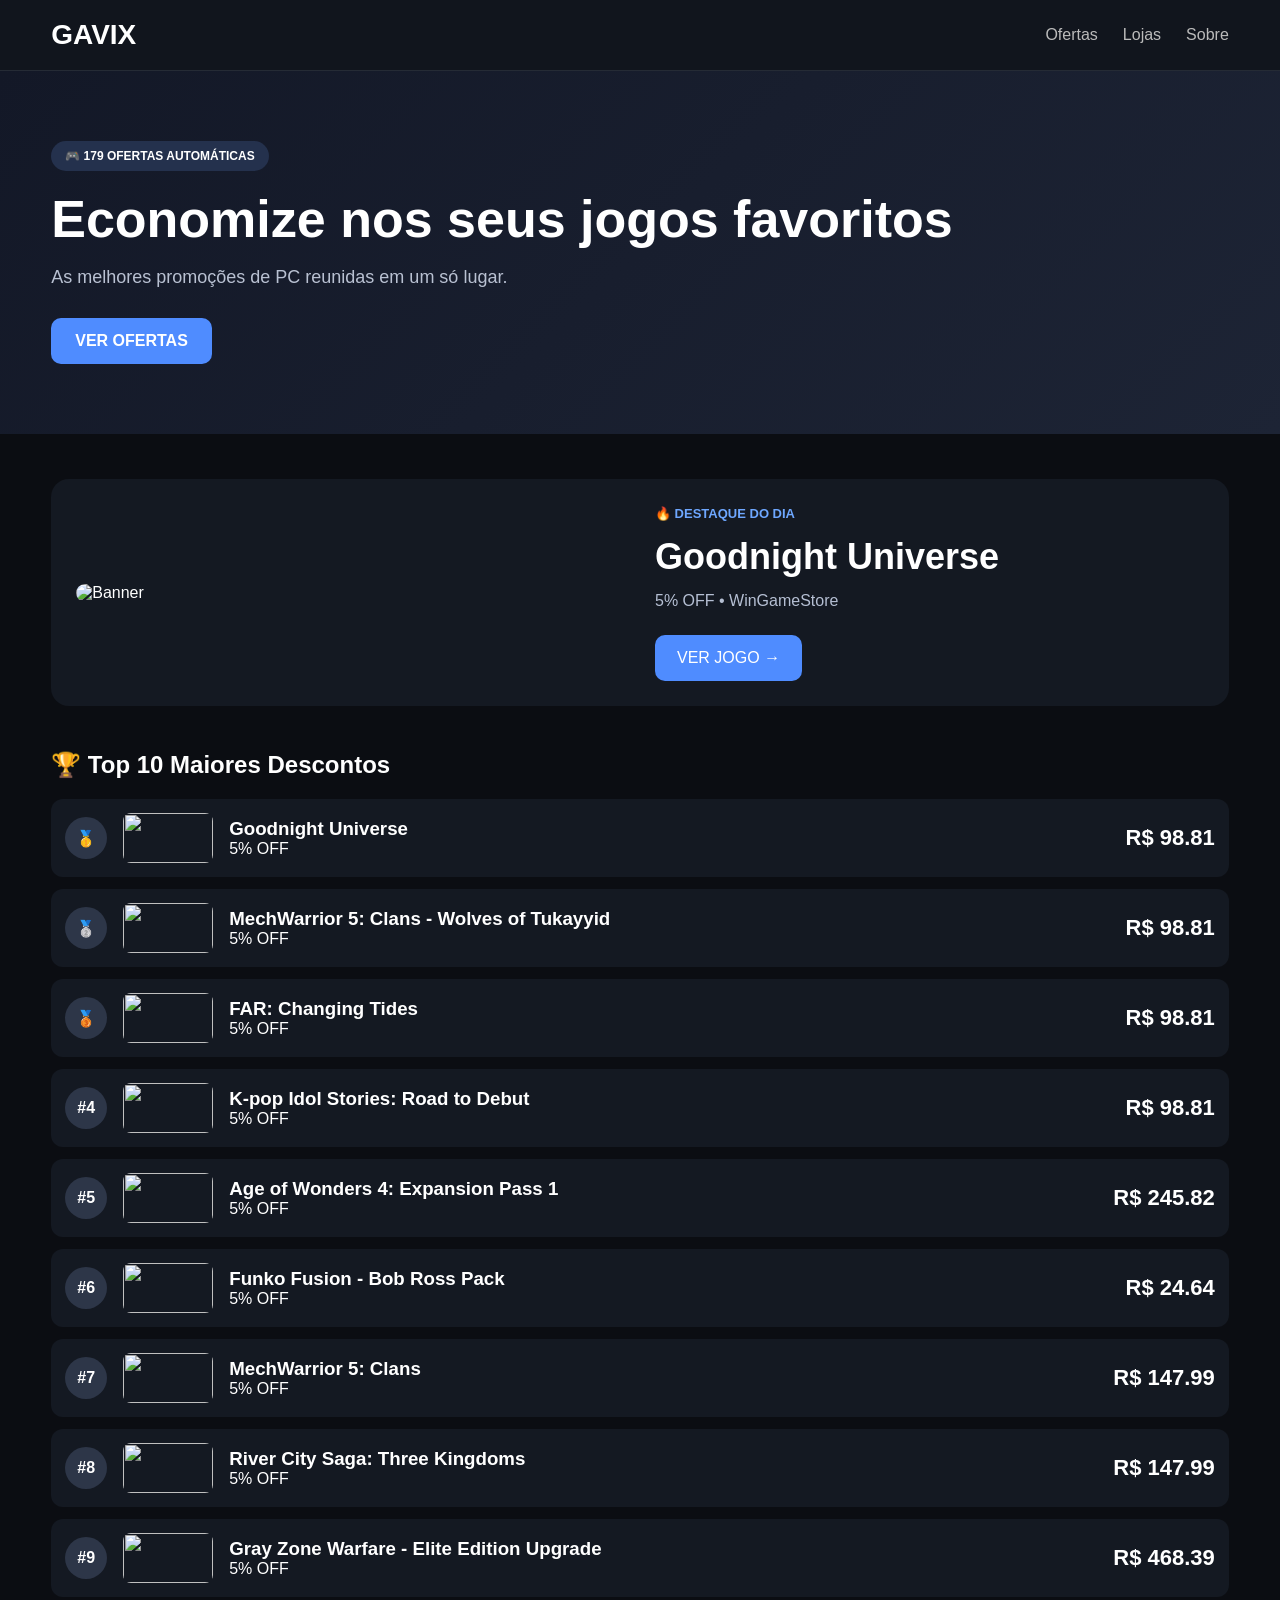
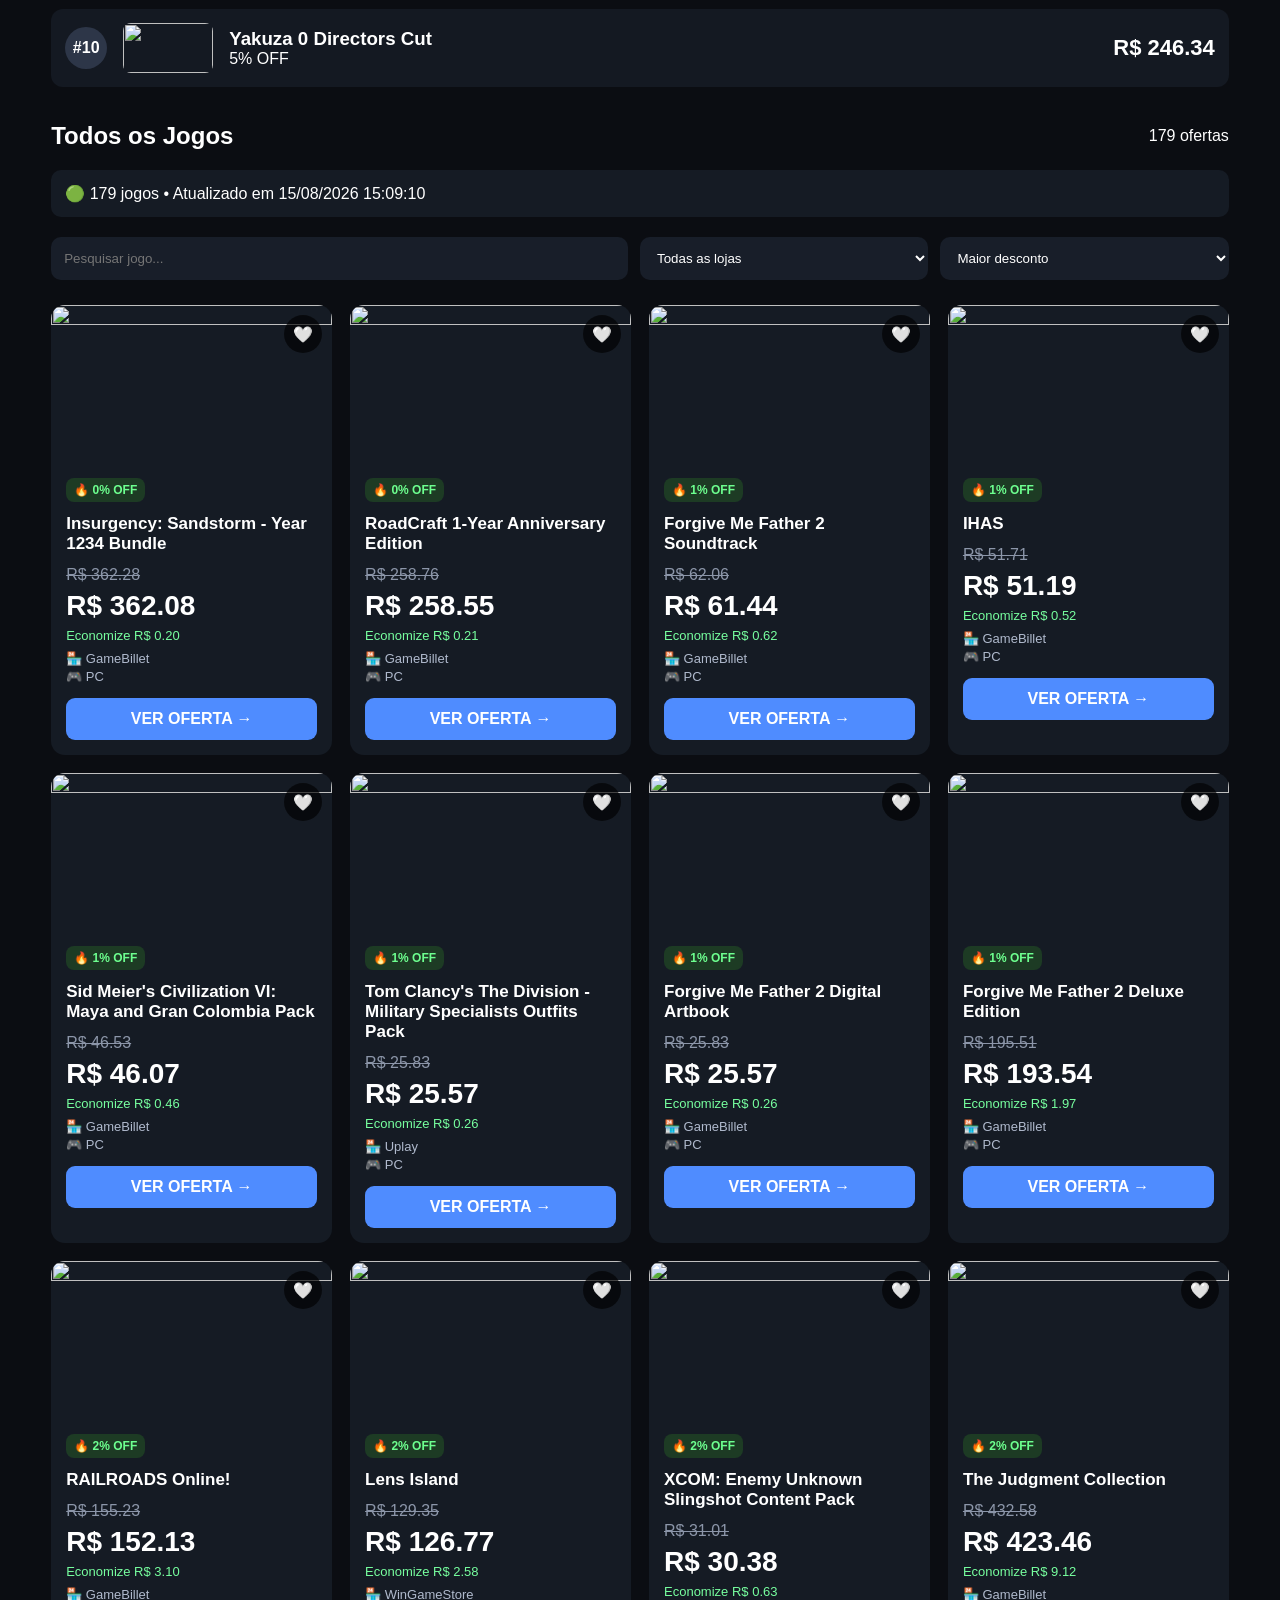
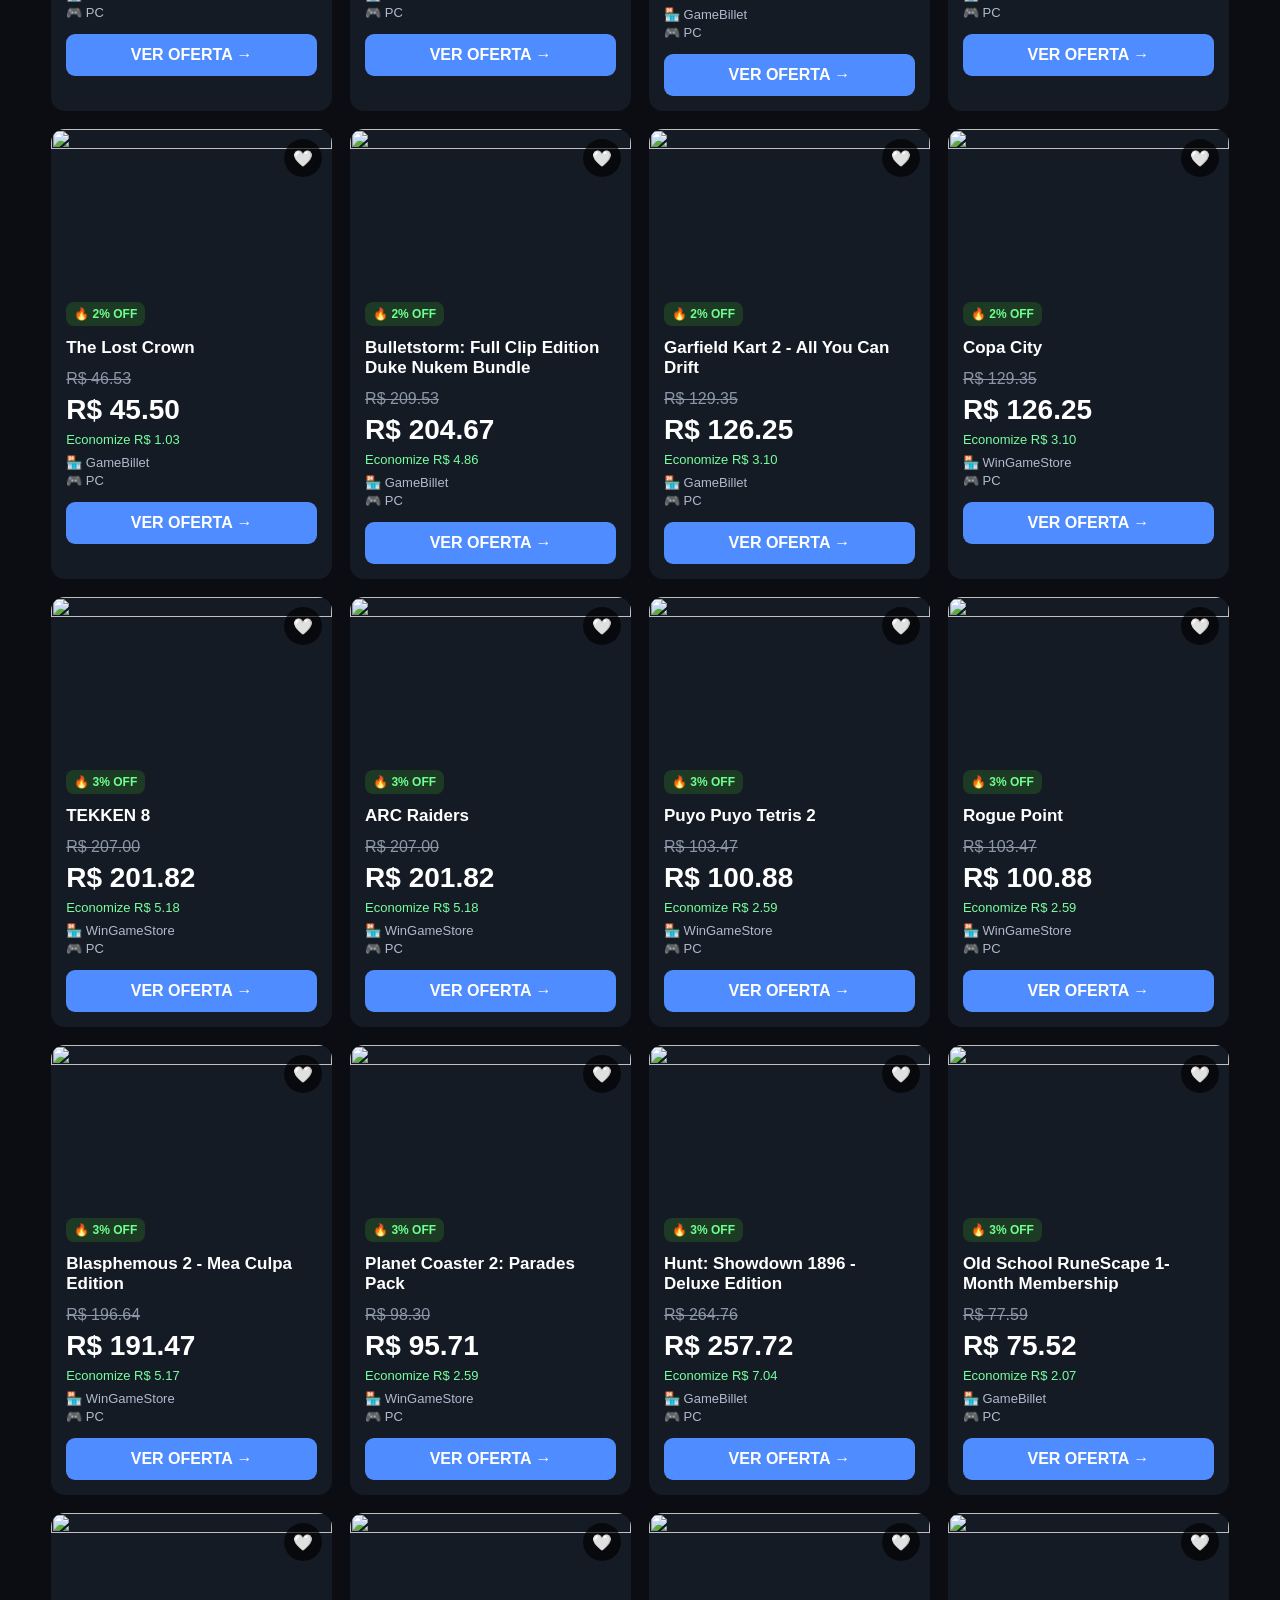
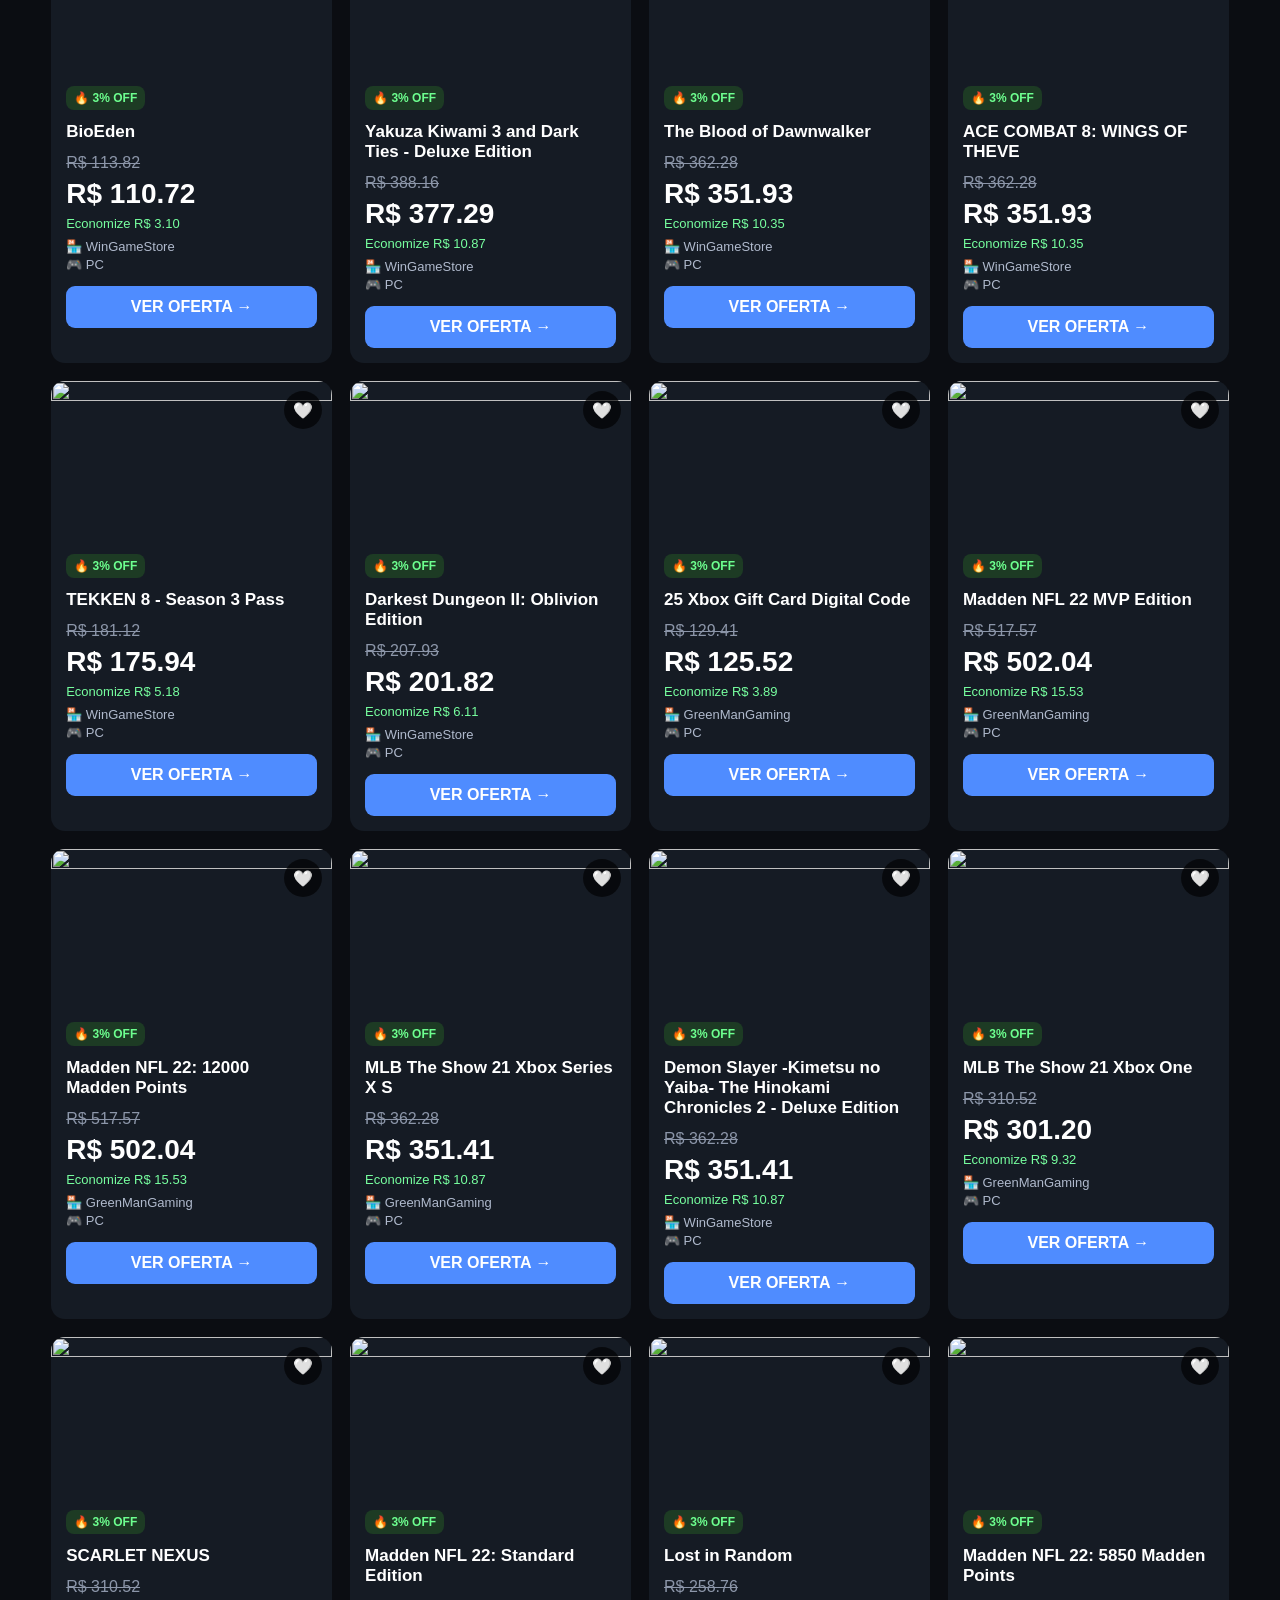
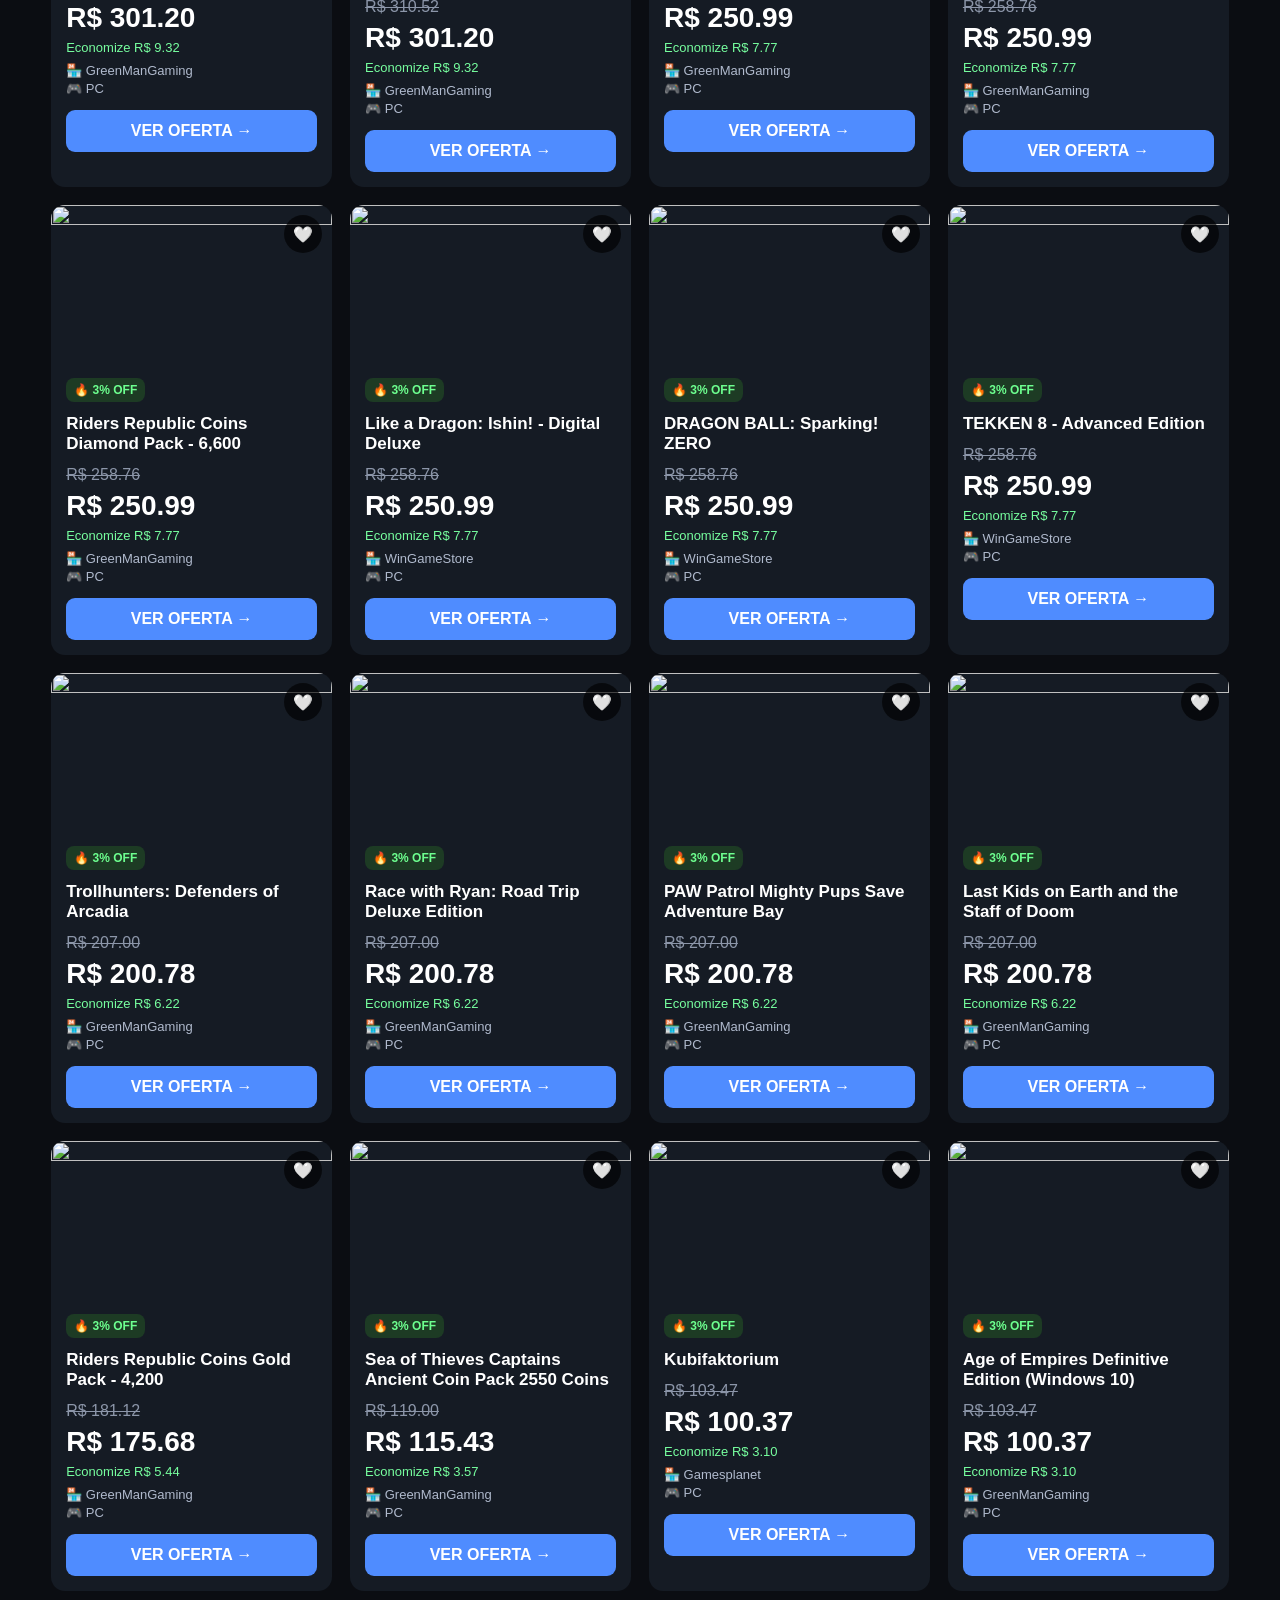
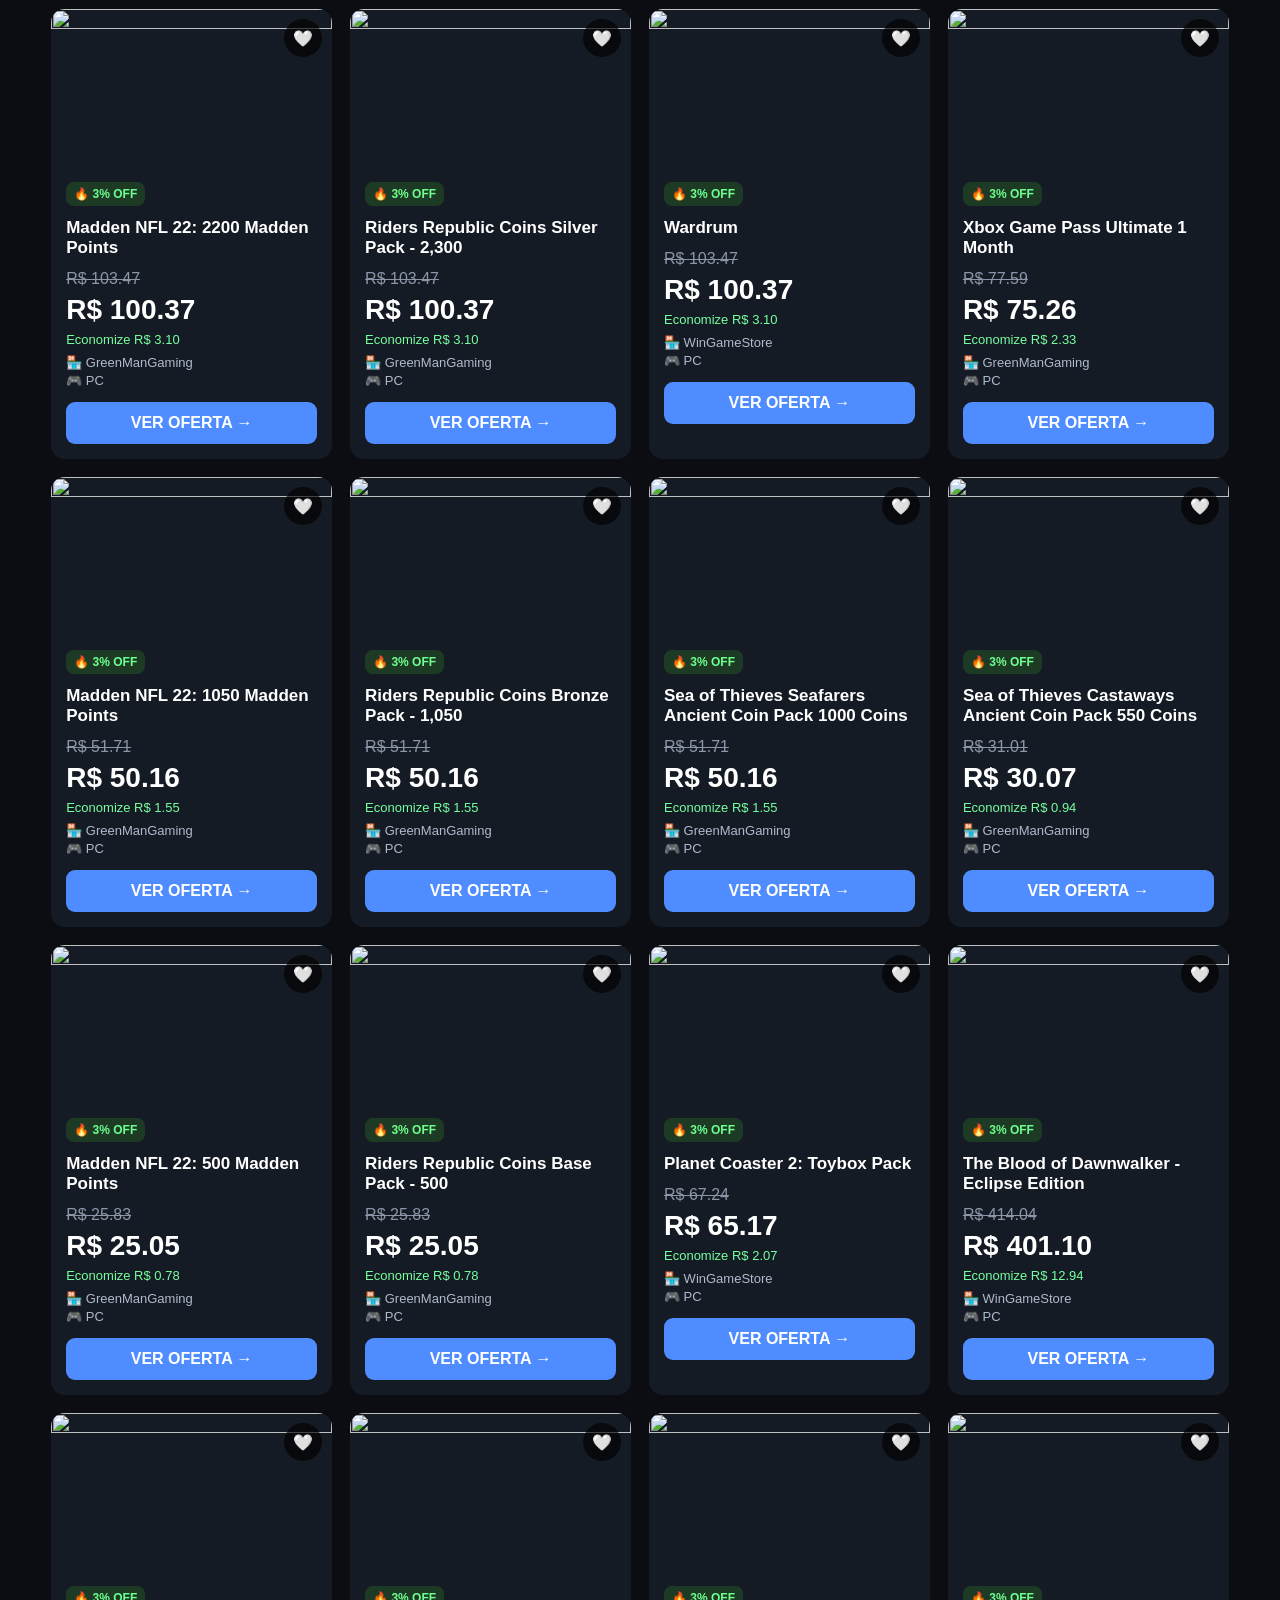
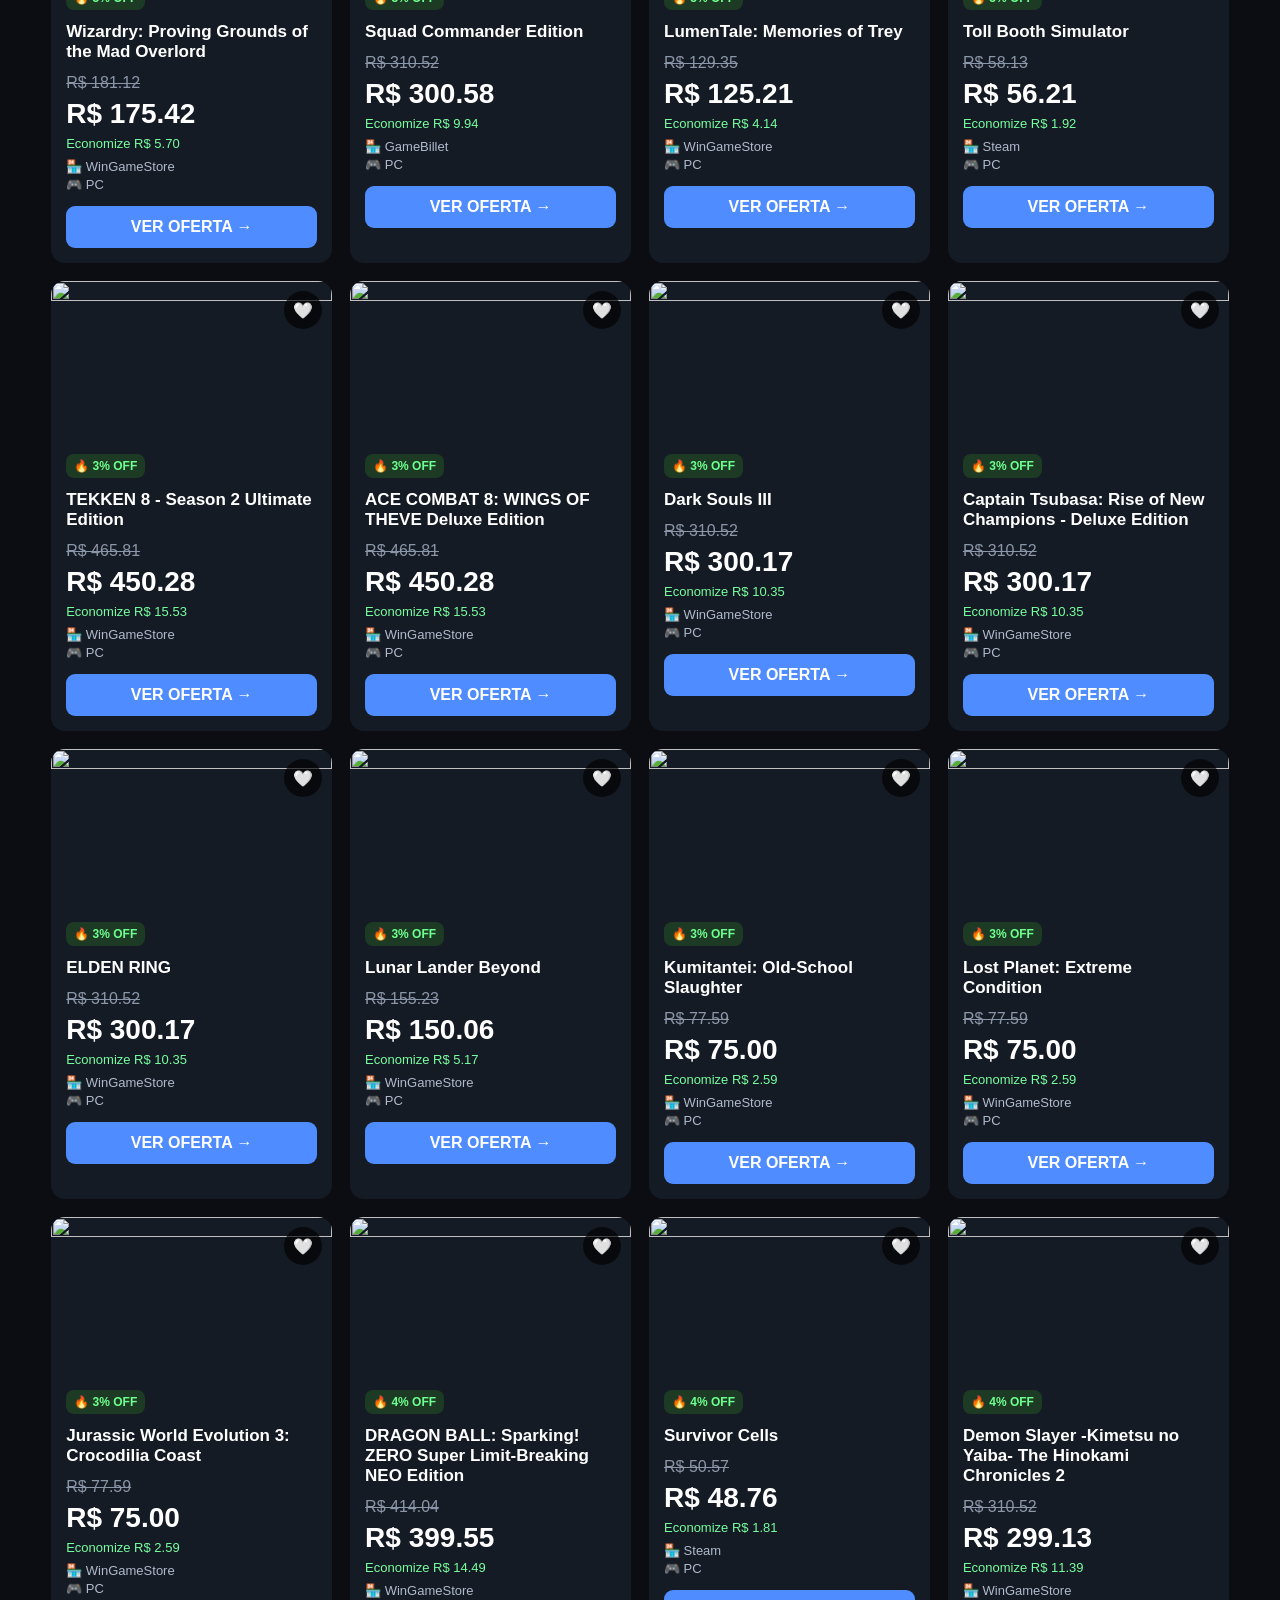
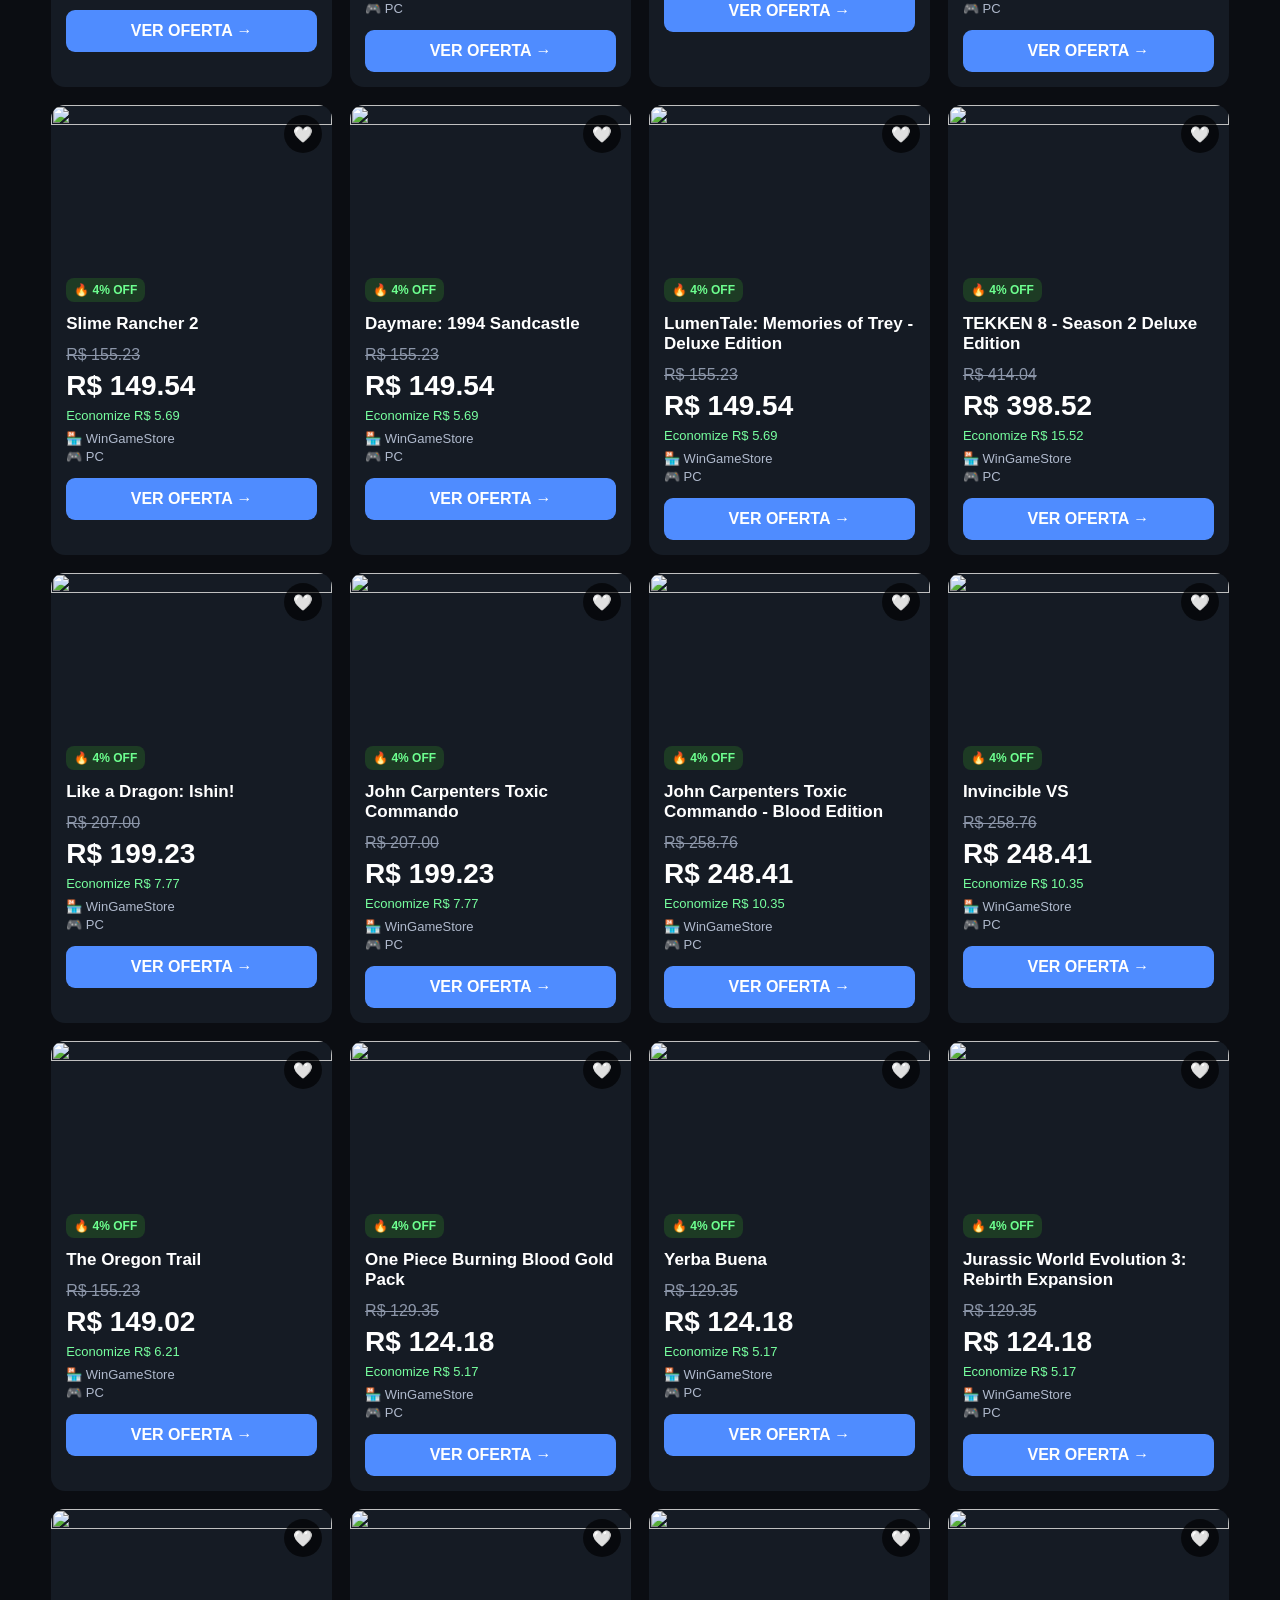
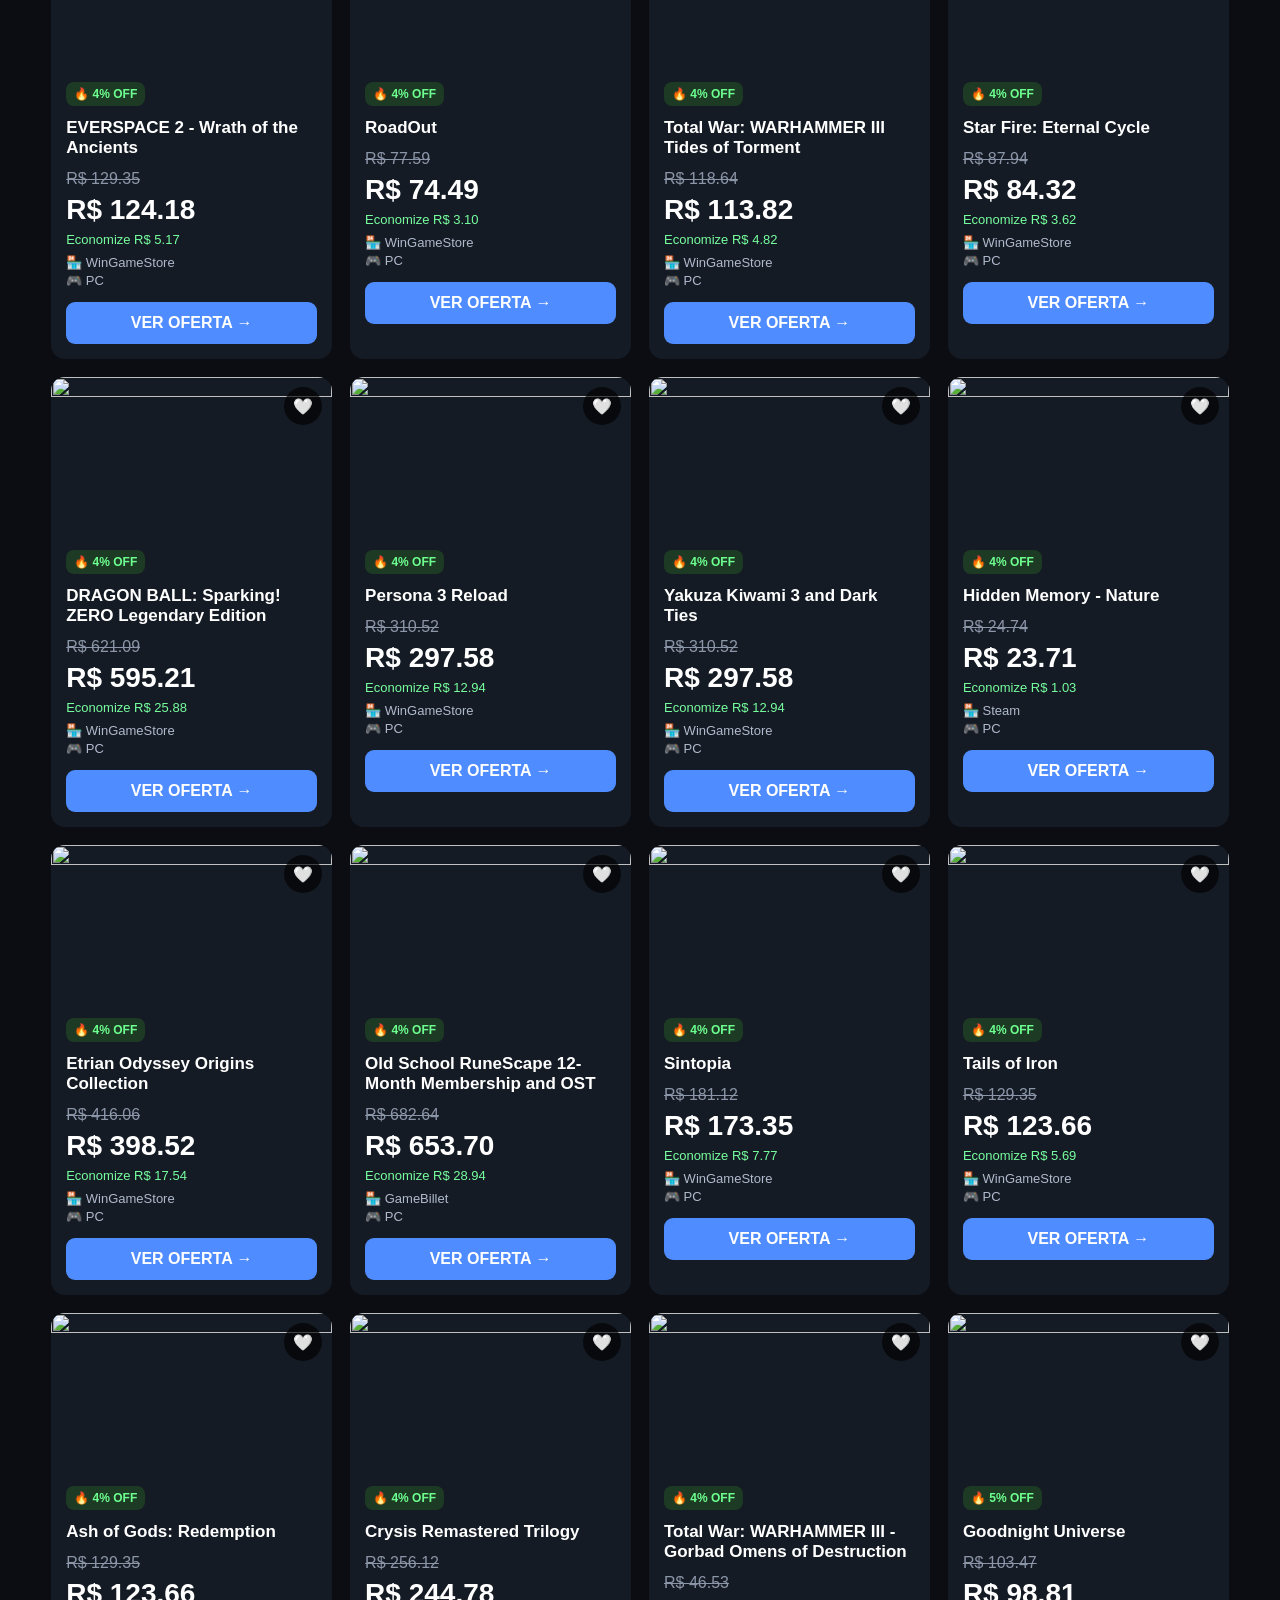
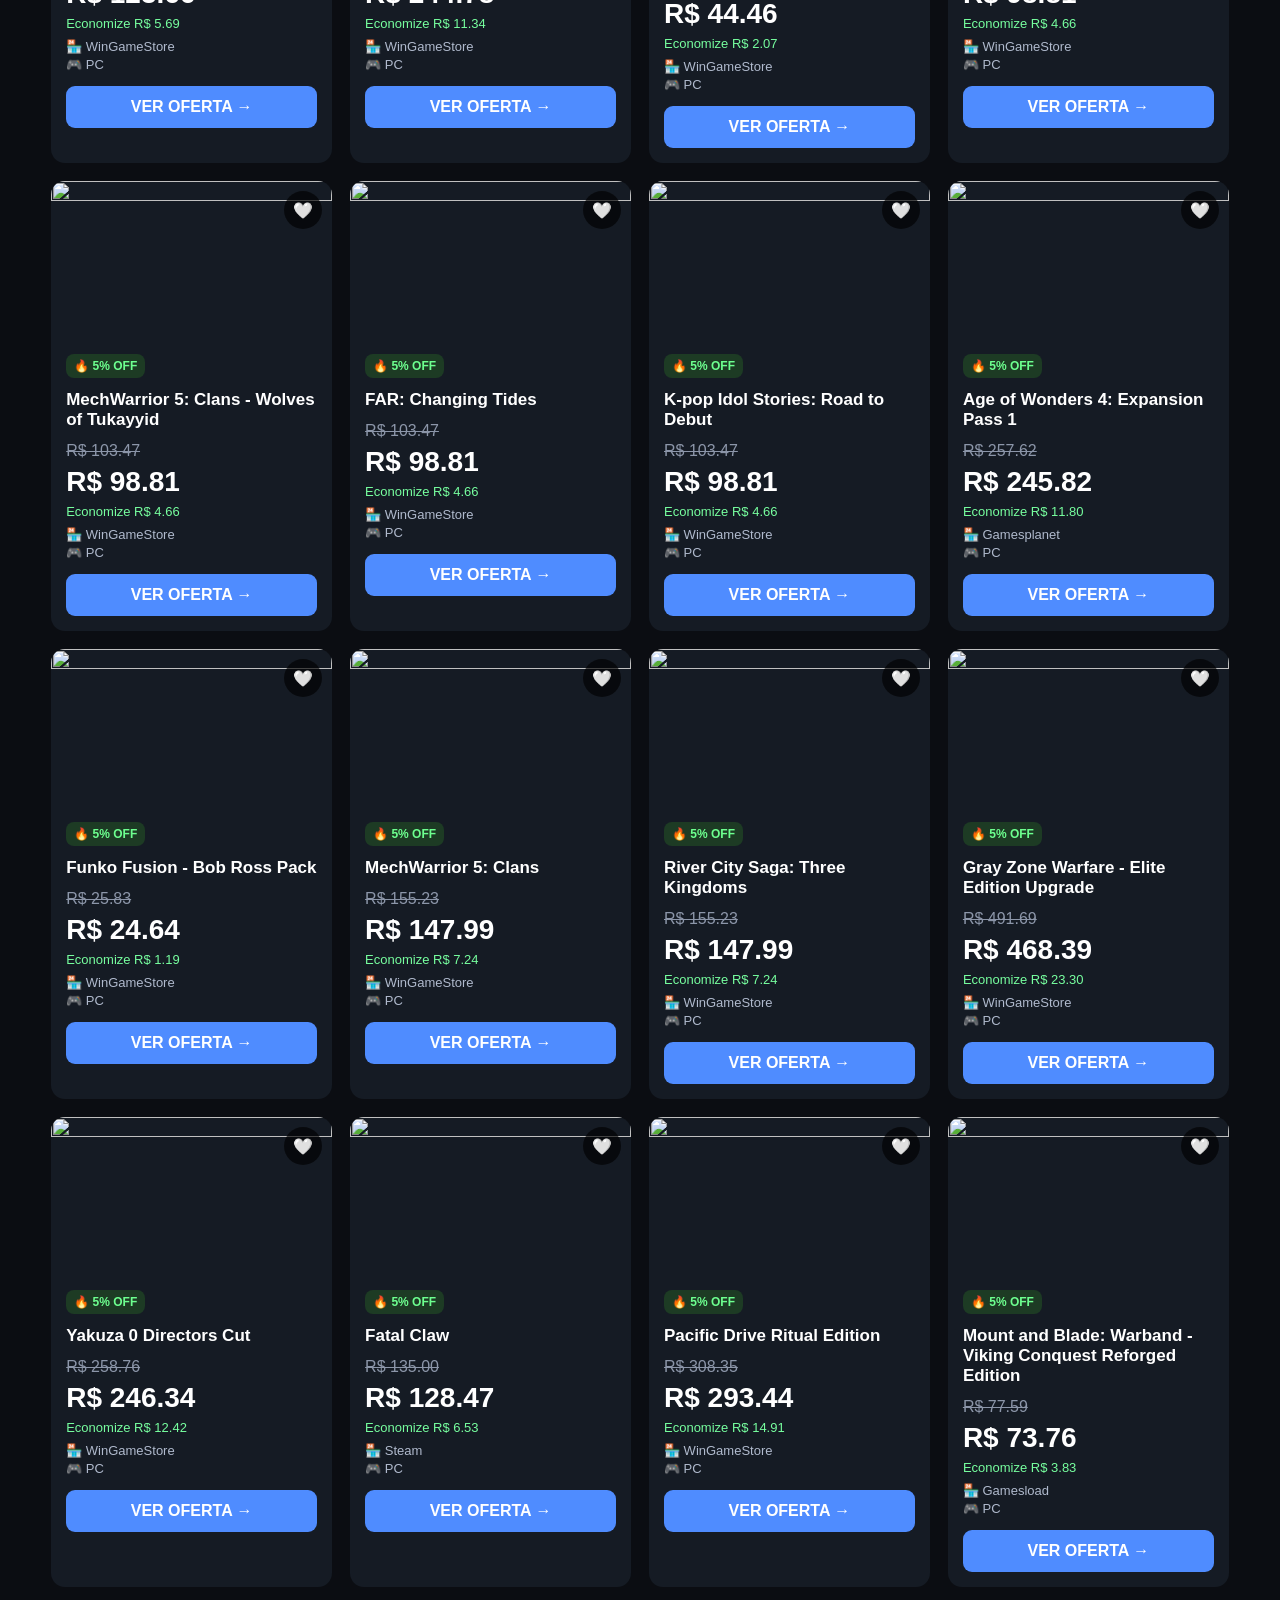
==== index.html @ b8349711 "V5 - Página dos jogos" ====
<!DOCTYPE html>
<html lang="pt-BR">
<head>
  <meta charset="UTF-8">
  <meta name="viewport" content="width=device-width, initial-scale=1.0">
  <title>GAVIX | Promoções de Jogos</title>
  <link rel="stylesheet" href="style.css">
</head>

<body>

<header class="header">
  <div class="container header-content">
    <a href="index.html" class="logo">GAVIX</a>

    <nav class="menu">
      <a href="#ofertas">Ofertas</a>
      <a href="#lojas">Lojas</a>
      <a href="#sobre">Sobre</a>
    </nav>
  </div>
</header>

<section class="hero">
  <div class="container hero-content">

    <span class="hero-tag">
      🎮 179 OFERTAS AUTOMÁTICAS
    </span>

    <h1>Economize nos seus jogos favoritos</h1>

    <p>
      As melhores promoções de PC reunidas em um só lugar.
    </p>

    <a href="#ofertas" class="hero-button">
      VER OFERTAS
    </a>

  </div>
</section>

<main class="container">

  <!-- Banner -->
  <section class="banner-destaque">

    <img id="banner-imagem" src="" alt="Banner">

    <div class="banner-info">

      <span class="banner-tag">🔥 DESTAQUE DO DIA</span>

      <h2 id="banner-titulo">Carregando...</h2>

      <p id="banner-descricao">
        Carregando promoção...
      </p>

      <a
        id="banner-botao"
        class="banner-botao"
        href="#">
        VER JOGO →
      </a>

    </div>

  </section>

  <!-- Top 10 -->
  <section class="top10">

    <div class="section-header">
      <h2>🏆 Top 10 Maiores Descontos</h2>
    </div>

    <div id="top10-lista" class="top10-lista"></div>

  </section>

  <!-- Ofertas -->
  <section id="ofertas">

    <div class="section-header">

      <h2>Todos os Jogos</h2>

      <span id="contador-ofertas">
        179 ofertas
      </span>

    </div>

    <div id="status-gavix" class="status-gavix">
      Carregando...
    </div>

    <div class="filtros">

      <input
        id="campo-pesquisa"
        type="text"
        placeholder="Pesquisar jogo...">

      <select id="filtro-loja">
        <option value="todas">Todas as lojas</option>
      </select>

      <select id="ordenacao">
        <option value="desconto">Maior desconto</option>
        <option value="menor-preco">Menor preço</option>
        <option value="maior-preco">Maior preço</option>
        <option value="nome">A-Z</option>
      </select>

    </div>

    <div id="lista-ofertas" class="lista-ofertas"></div>

  </section>

  <!-- Lojas -->
  <section id="lojas">

    <div class="section-header">
      <h2>🏪 Lojas</h2>
    </div>

    <div id="lista-lojas" class="lista-lojas"></div>

  </section>

  <!-- Sobre -->
  <section id="sobre" class="about">

    <h2>Sobre o GAVIX</h2>

    <p>
      O GAVIX reúne promoções reais de jogos para PC, atualizadas automaticamente,
      mostrando descontos, preços em reais e links para as lojas oficiais.
    </p>

  </section>

</main>

<footer>

  <div class="container footer-content">

    <strong>GAVIX</strong>

    <span>gavix.app.br</span>

  </div>

</footer>

<script src="script.js"></script>

</body>
</html>
---- style.css ----
*{
    margin:0;
    padding:0;
    box-sizing:border-box;
    font-family:Arial,Helvetica,sans-serif;
}

html{scroll-behavior:smooth;}

body{
    background:#0b0d12;
    color:#fff;
}

.container{
    width:92%;
    max-width:1200px;
    margin:auto;
}

/* HEADER */

.header{
    background:#11151d;
    border-bottom:1px solid #252b35;
    position:sticky;
    top:0;
    z-index:999;
}

.header-content{
    display:flex;
    justify-content:space-between;
    align-items:center;
    height:70px;
}

.logo{
    color:#fff;
    text-decoration:none;
    font-size:28px;
    font-weight:900;
}

.menu{
    display:flex;
    gap:25px;
}

.menu a{
    color:#bbb;
    text-decoration:none;
}

.menu a:hover{
    color:#fff;
}

/* HERO */

.hero{
    padding:70px 0;
    background:linear-gradient(135deg,#131827,#1d2435);
}

.hero-tag{
    display:inline-block;
    background:#24314d;
    padding:8px 14px;
    border-radius:30px;
    margin-bottom:18px;
    font-size:12px;
    font-weight:700;
}

.hero h1{
    font-size:52px;
    margin-bottom:18px;
}

.hero p{
    color:#b9c1d2;
    margin-bottom:30px;
    font-size:18px;
}

.hero-button{
    display:inline-block;
    background:#4f8cff;
    color:#fff;
    padding:14px 24px;
    border-radius:10px;
    text-decoration:none;
    font-weight:700;
}

/* BANNER */

.banner-destaque{
    margin:45px 0;
    display:grid;
    grid-template-columns:1fr 1fr;
    gap:30px;
    background:#141922;
    padding:25px;
    border-radius:18px;
    align-items:center;
}

.banner-destaque img{
    width:100%;
    border-radius:14px;
}

.banner-tag{
    color:#6ea7ff;
    font-size:13px;
    font-weight:700;
}

.banner-info h2{
    font-size:36px;
    margin:14px 0;
}

.banner-info p{
    color:#b5bfd3;
    margin-bottom:25px;
}

.banner-botao{
    background:#4f8cff;
    color:#fff;
    padding:14px 22px;
    border-radius:10px;
    text-decoration:none;
    display:inline-block;
}

/* TÍTULOS */

.section-header{
    display:flex;
    justify-content:space-between;
    align-items:center;
    margin:35px 0 20px;
}

/* TOP10 */

.top10-lista{
    display:grid;
    gap:12px;
}

.top10-card{
    display:flex;
    align-items:center;
    gap:16px;
    background:#141922;
    padding:14px;
    border-radius:12px;
}

.rank{
    width:42px;
    height:42px;
    border-radius:50%;
    display:flex;
    justify-content:center;
    align-items:center;
    font-weight:900;
    background:#2d3648;
}

.rank1{background:#d4af37;color:#000;}
.rank2{background:#c0c0c0;color:#000;}
.rank3{background:#cd7f32;}

.top10-img{
    width:90px;
    height:50px;
    object-fit:cover;
    border-radius:8px;
}

.top10-info{flex:1;}

.top10-preco{
    font-size:22px;
    font-weight:900;
}

/* FILTROS */

.filtros{
    display:grid;
    grid-template-columns:2fr 1fr 1fr;
    gap:12px;
    margin-bottom:25px;
}

.filtros input,
.filtros select{
    padding:13px;
    border:none;
    border-radius:10px;
    background:#181e29;
    color:#fff;
}

/* GRID */

.lista-ofertas{
    display:grid;
    grid-template-columns:repeat(auto-fill,minmax(230px,1fr));
    gap:18px;
}

/* CARD */

.card{
    background:#151b24;
    border-radius:14px;
    overflow:hidden;
    position:relative;
    transition:.25s;
}

.card:hover{
    transform:translateY(-5px);
}

.card img{
    width:100%;
    aspect-ratio:16/9;
    object-fit:cover;
}

.favorito{
    position:absolute;
    top:10px;
    right:10px;
    width:38px;
    height:38px;
    border-radius:50%;
    background:rgba(0,0,0,.65);
    display:flex;
    justify-content:center;
    align-items:center;
    cursor:pointer;
}

.card-content{
    padding:15px;
}

.desconto{
    display:inline-block;
    background:#1d3b24;
    color:#6dff8f;
    padding:5px 8px;
    border-radius:8px;
    font-size:12px;
    font-weight:700;
}

.card-content h3{
    margin:12px 0;
    font-size:17px;
}

.preco-antigo{
    color:#8c96a9;
    text-decoration:line-through;
}

.preco{
    font-size:28px;
    font-weight:900;
    margin:6px 0;
}

.economia{
    color:#77ff9f;
    font-size:13px;
    margin-bottom:8px;
}

.loja,
.plataforma{
    color:#b0bacd;
    font-size:13px;
    margin-top:3px;
}

.botao{
    display:block;
    margin-top:14px;
    text-align:center;
    background:#4f8cff;
    color:#fff;
    padding:12px;
    border-radius:9px;
    text-decoration:none;
    font-weight:700;
}

/* LOJAS */

.lista-lojas{
    display:grid;
    grid-template-columns:repeat(auto-fill,minmax(220px,1fr));
    gap:14px;
}

.store-card{
    background:#151b24;
    padding:16px;
    border-radius:12px;
    cursor:pointer;
}

/* STATUS */

.status-gavix{
    background:#151b24;
    padding:14px;
    border-radius:10px;
    margin-bottom:20px;
}

/* SOBRE */

.about{
    margin:60px 0;
}

.about p{
    color:#b7bfd1;
    line-height:1.8;
    margin-top:12px;
}

/* FOOTER */

footer{
    border-top:1px solid #222933;
    padding:25px 0;
}

.footer-content{
    display:flex;
    justify-content:space-between;
}

/* RESPONSIVO */

@media(max-width:850px){

.banner-destaque{
grid-template-columns:1fr;
}

.hero h1{
font-size:36px;
}

.filtros{
grid-template-columns:1fr;
}

.menu{
display:none;
}

.footer-content{
flex-direction:column;
gap:10px;
}

}
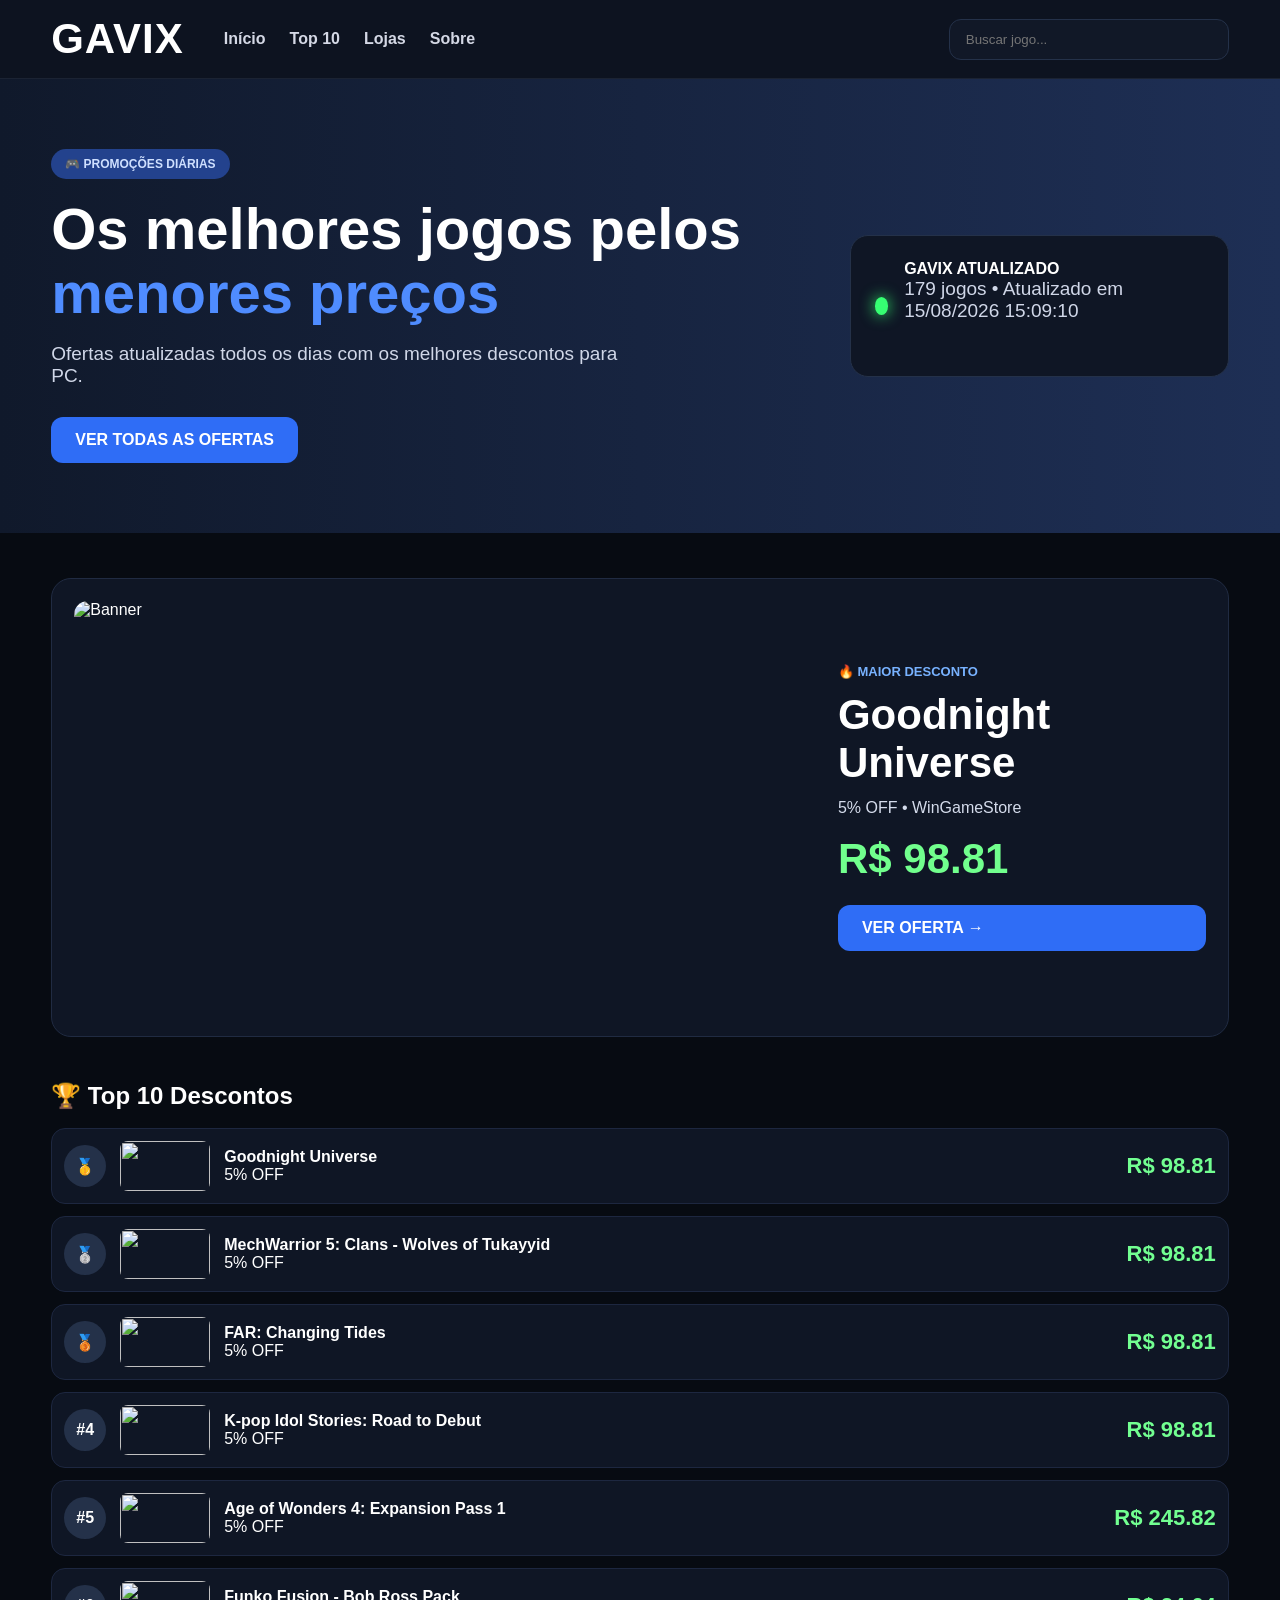
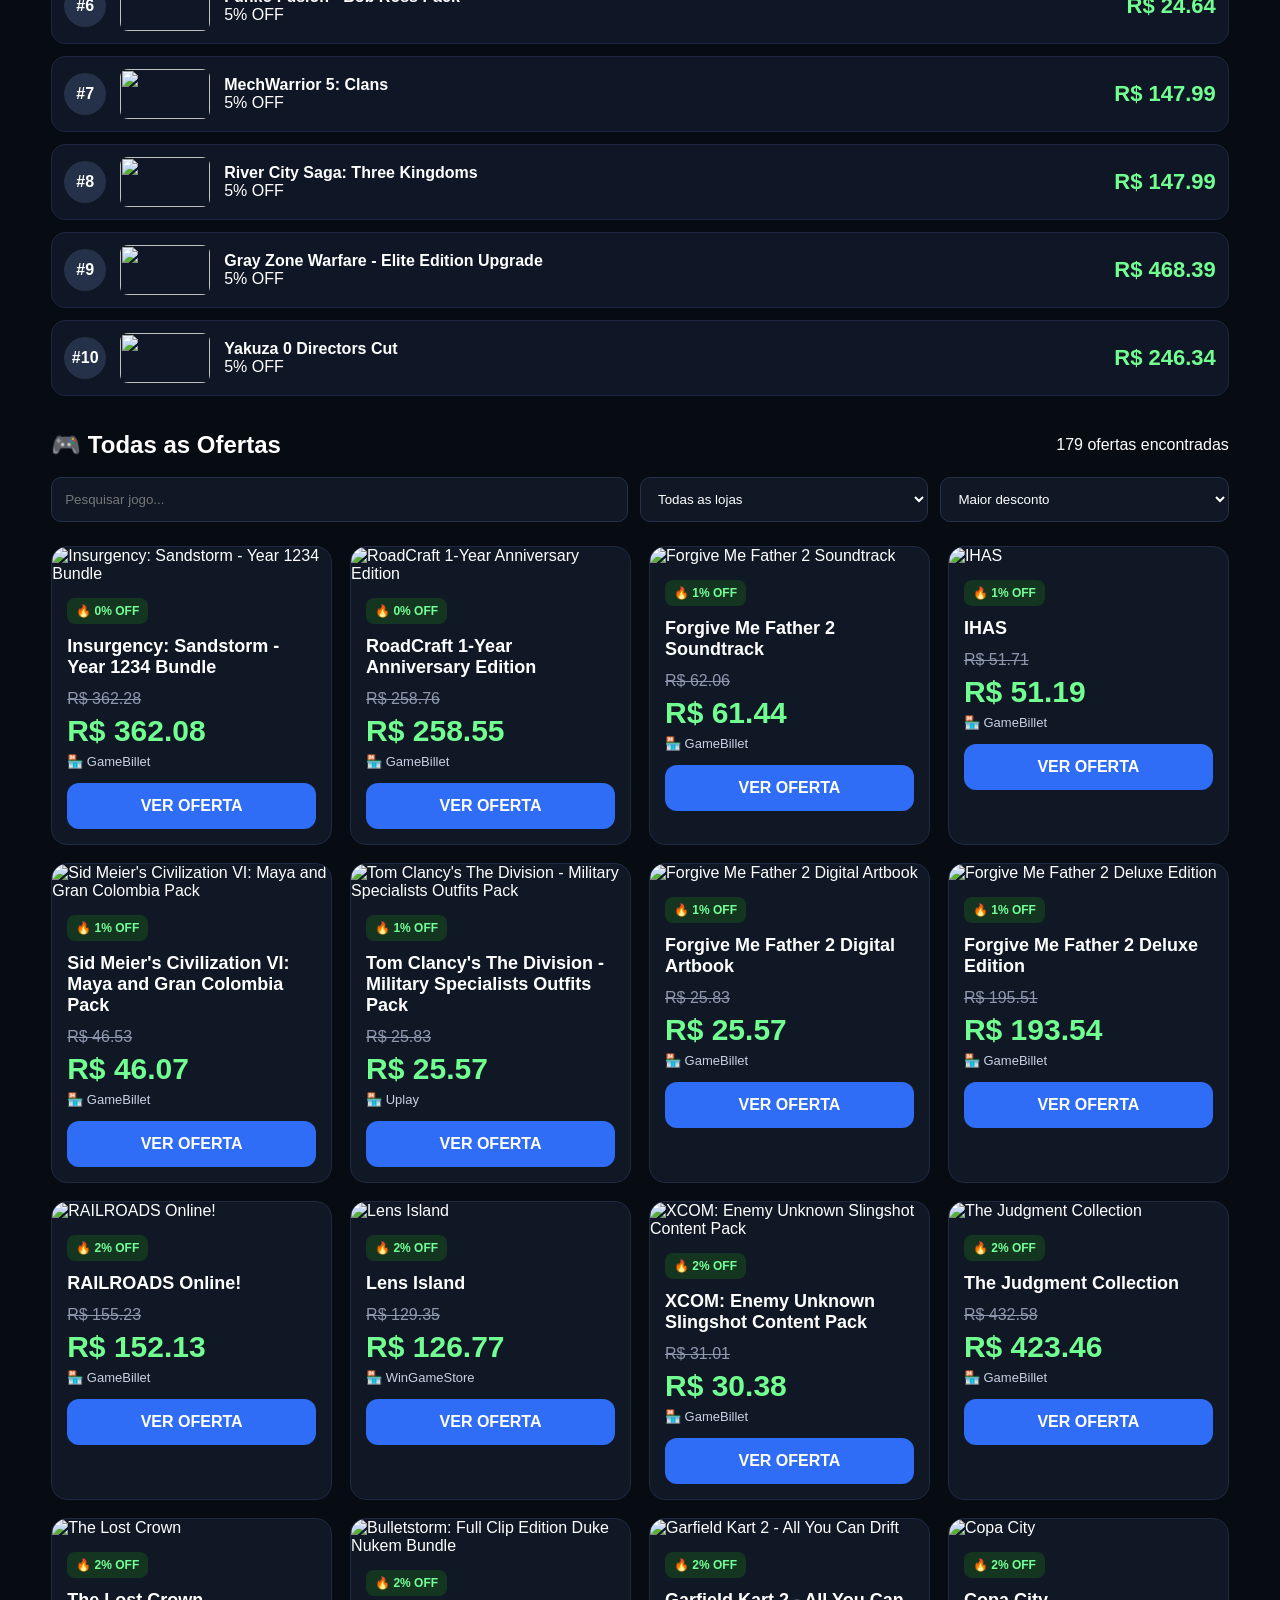
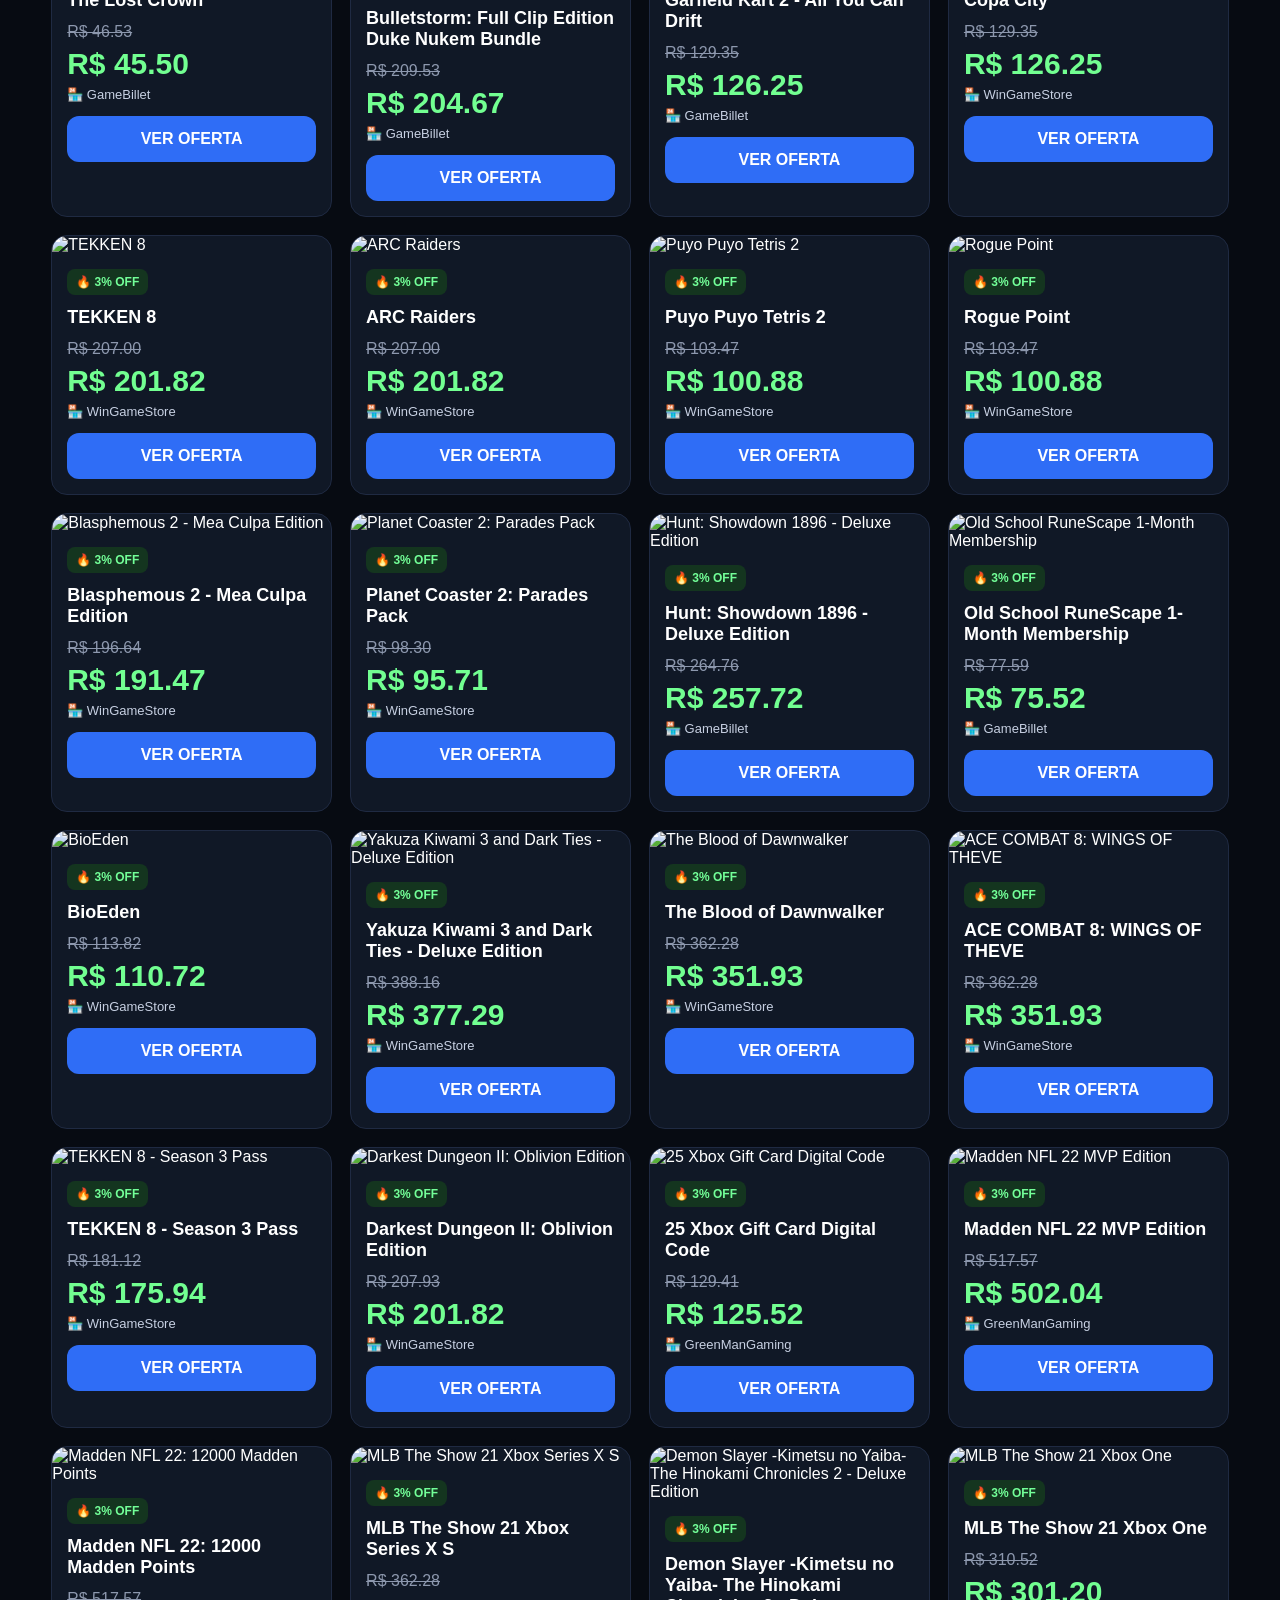
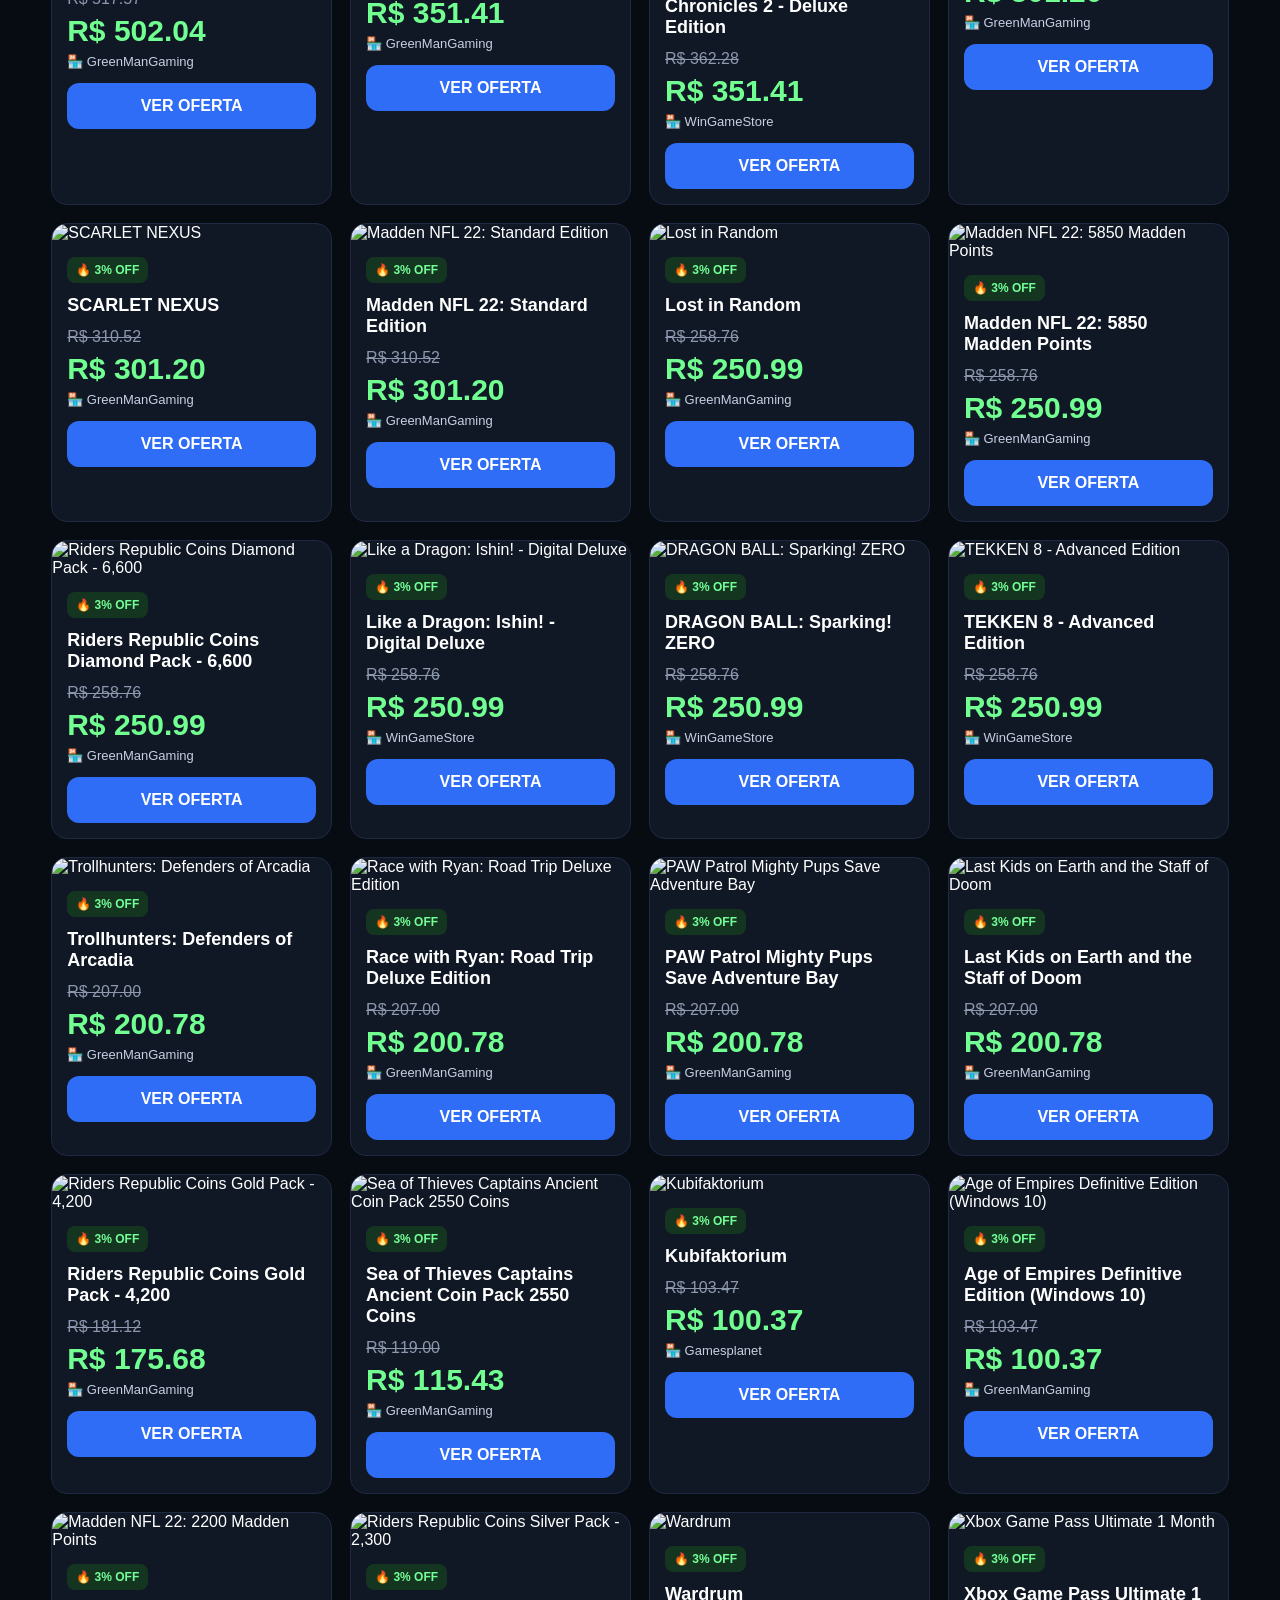
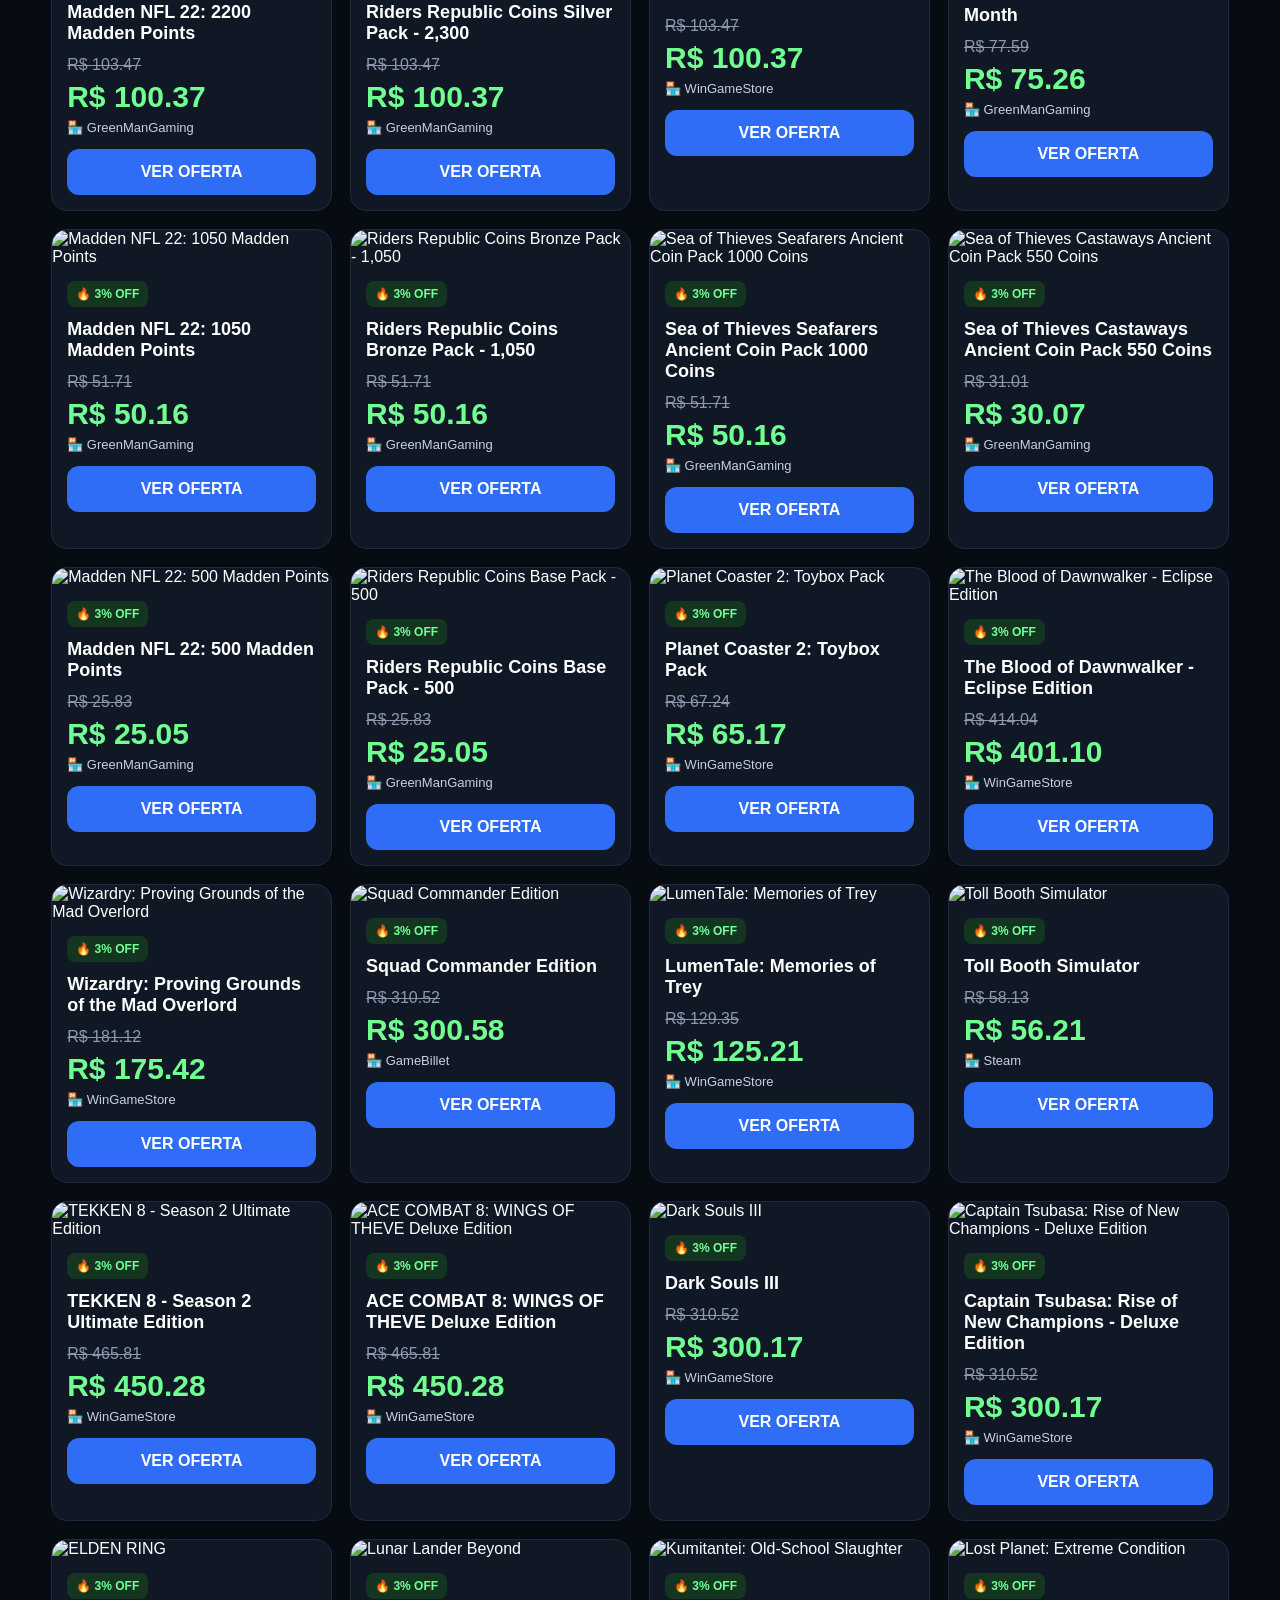
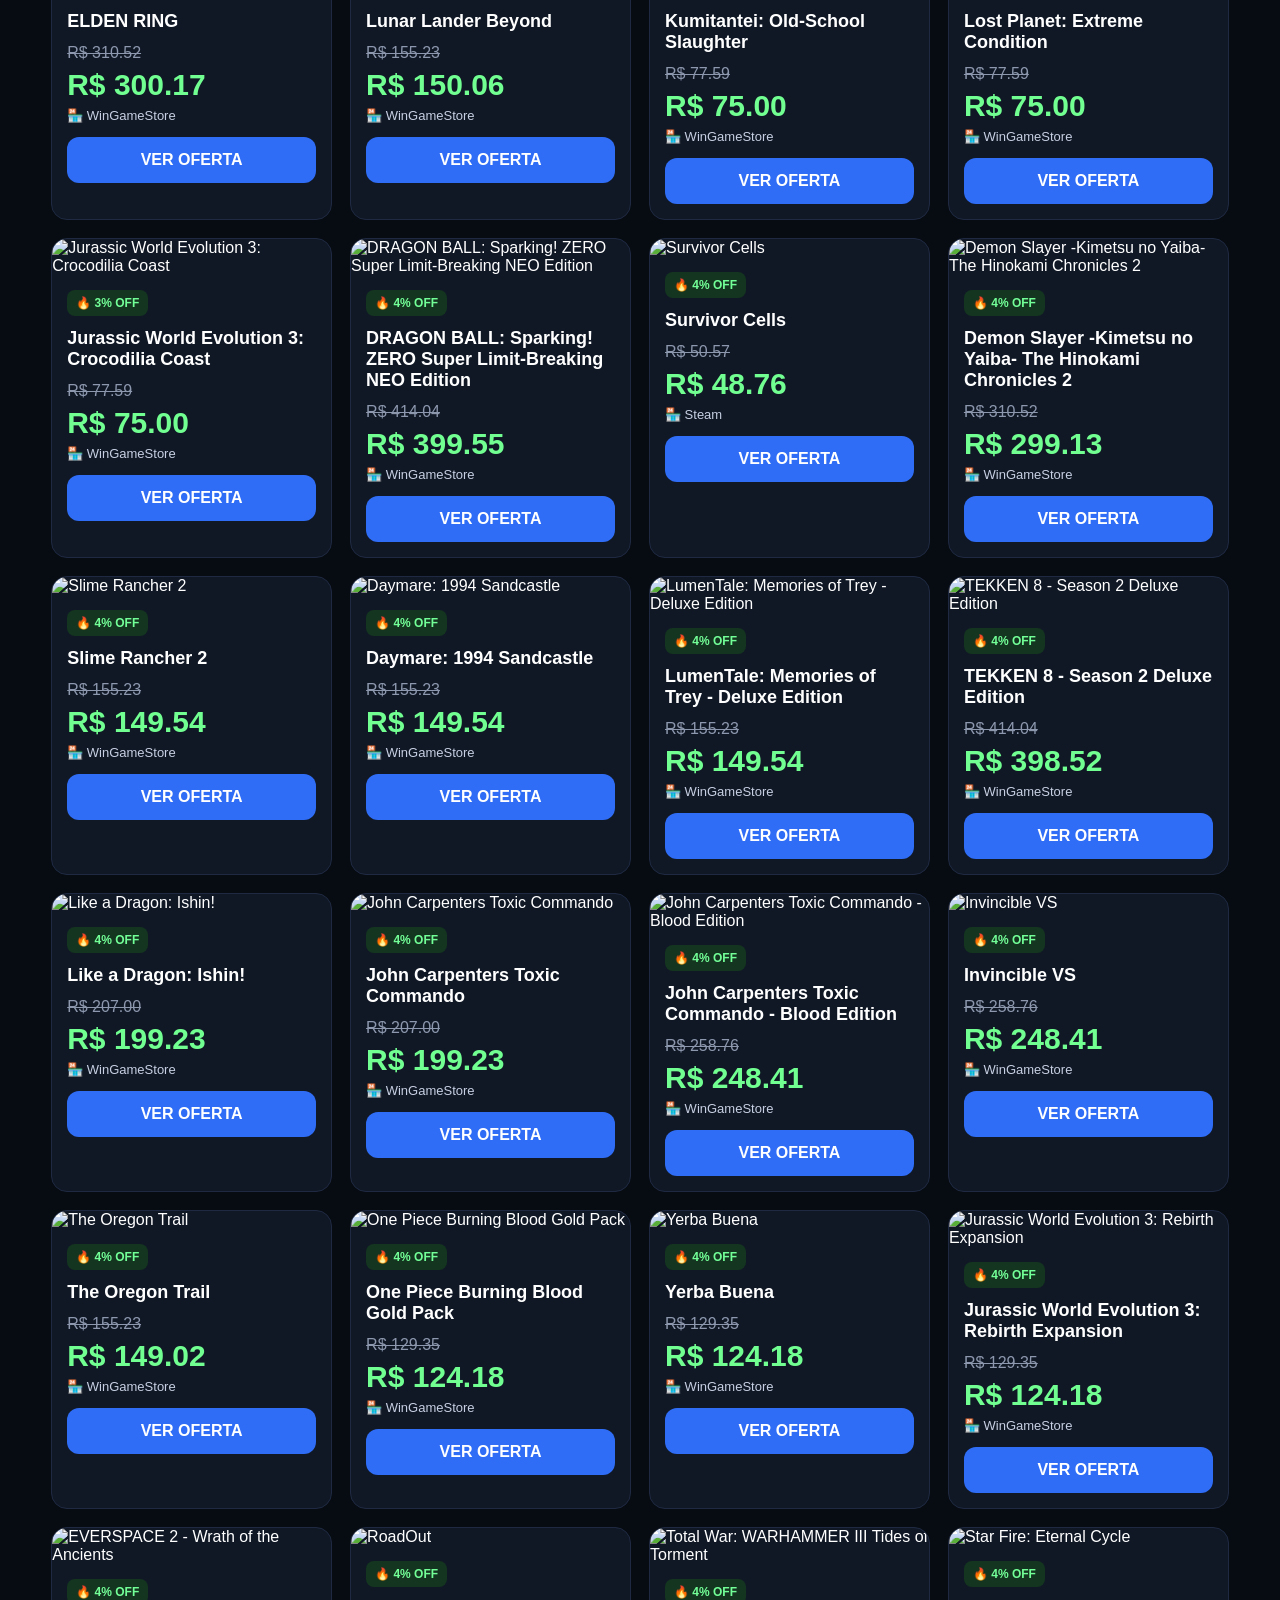
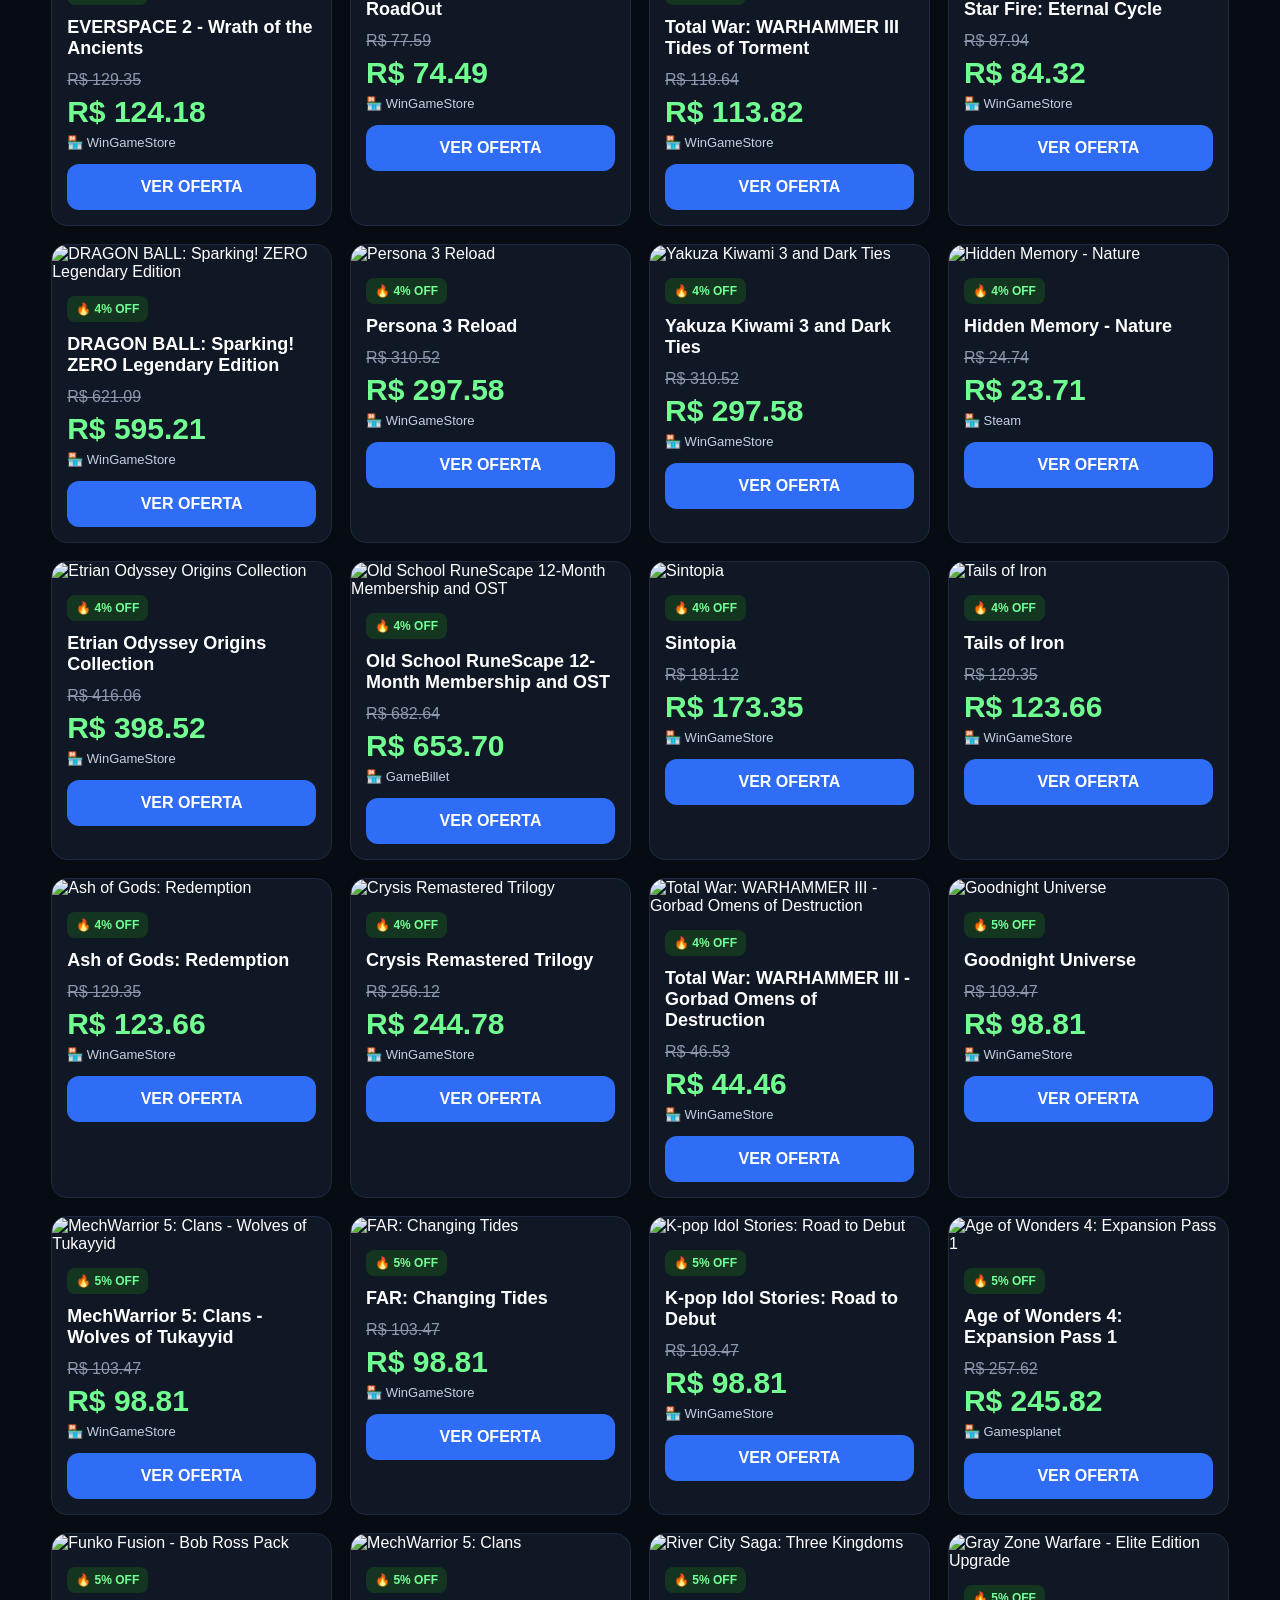
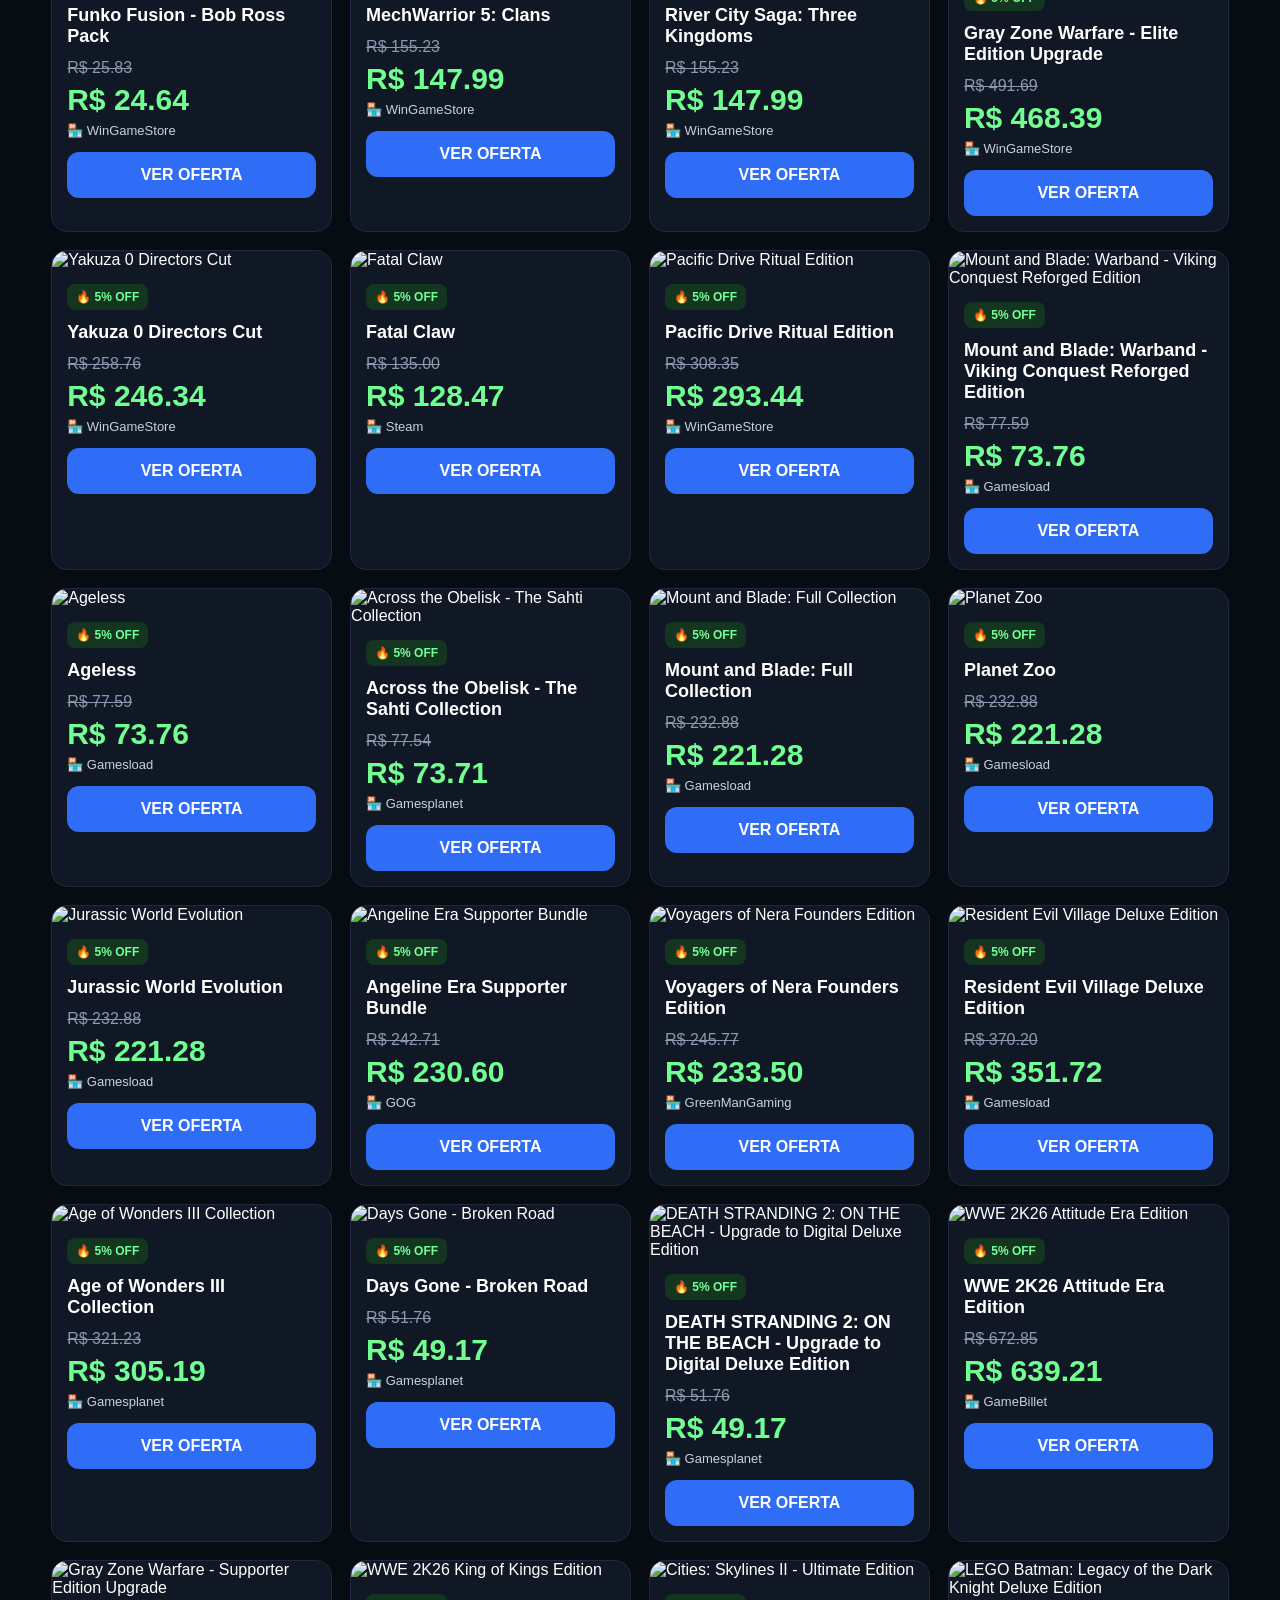
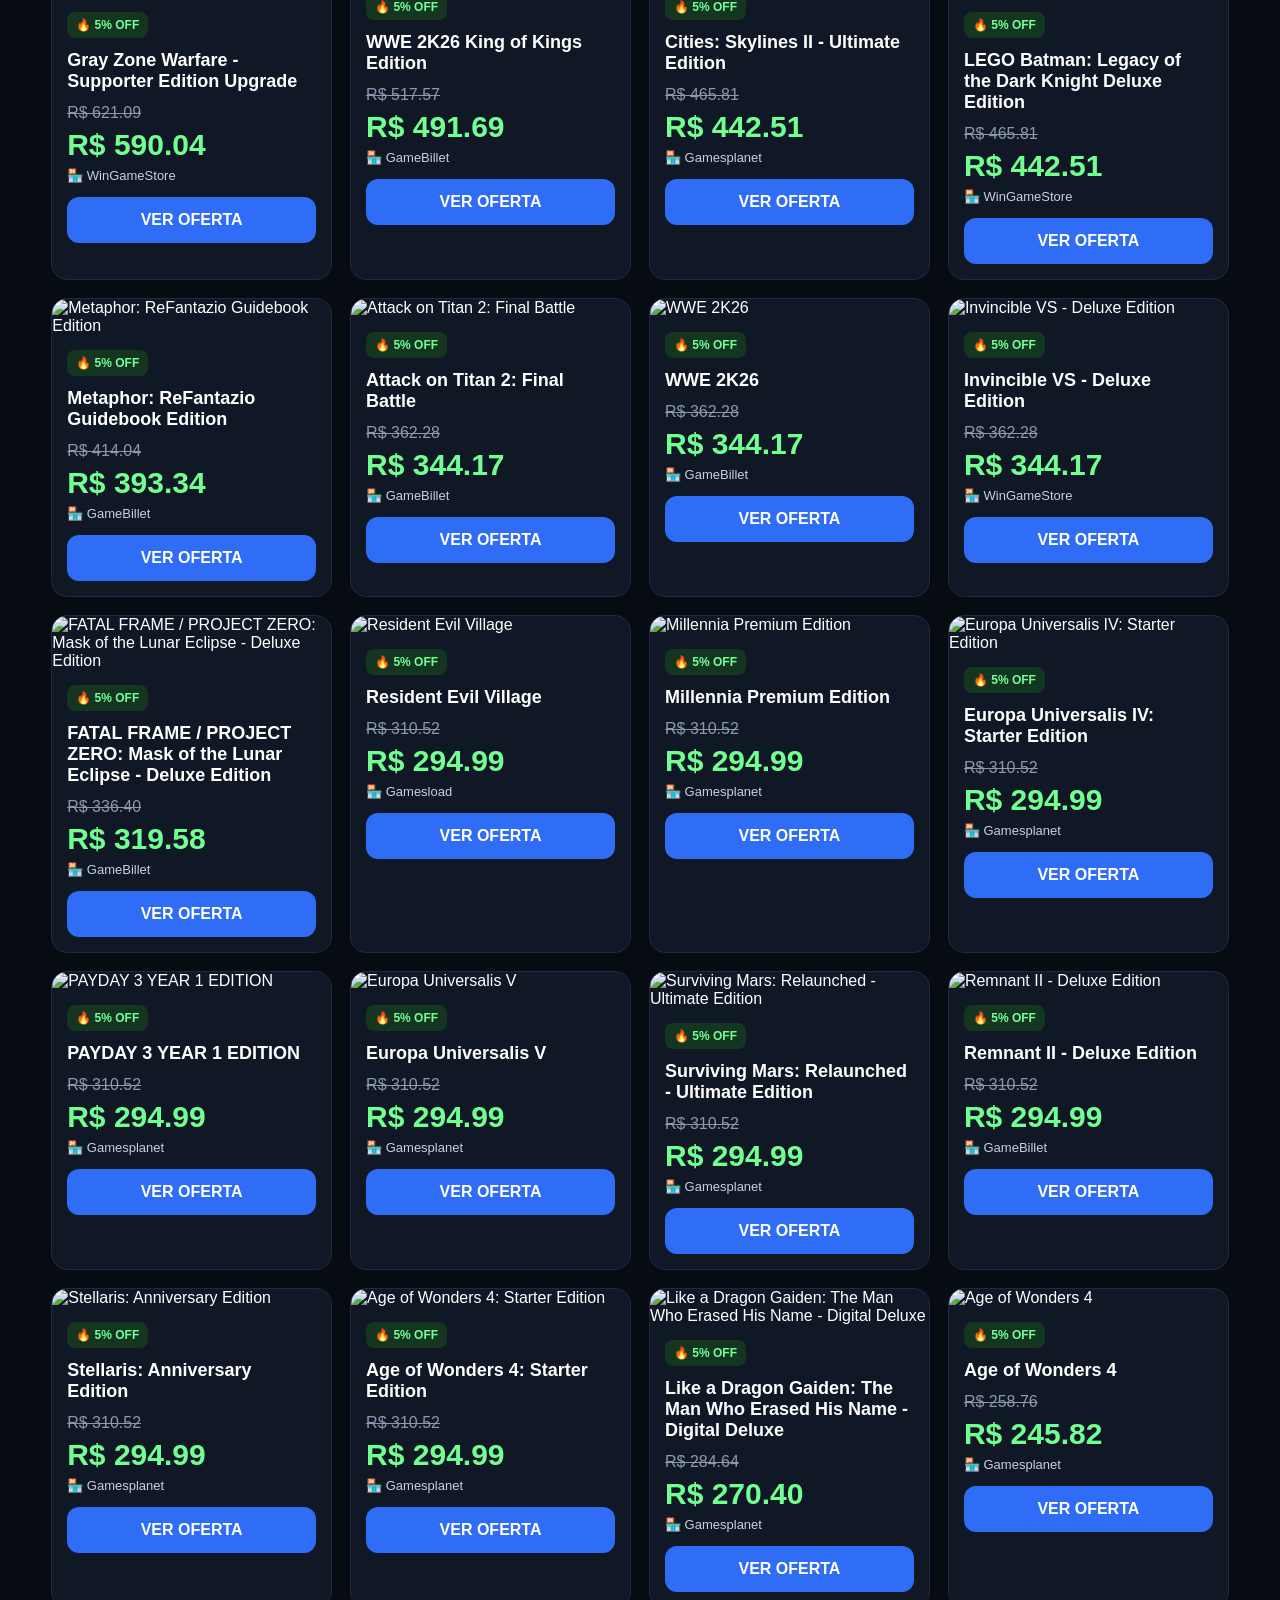
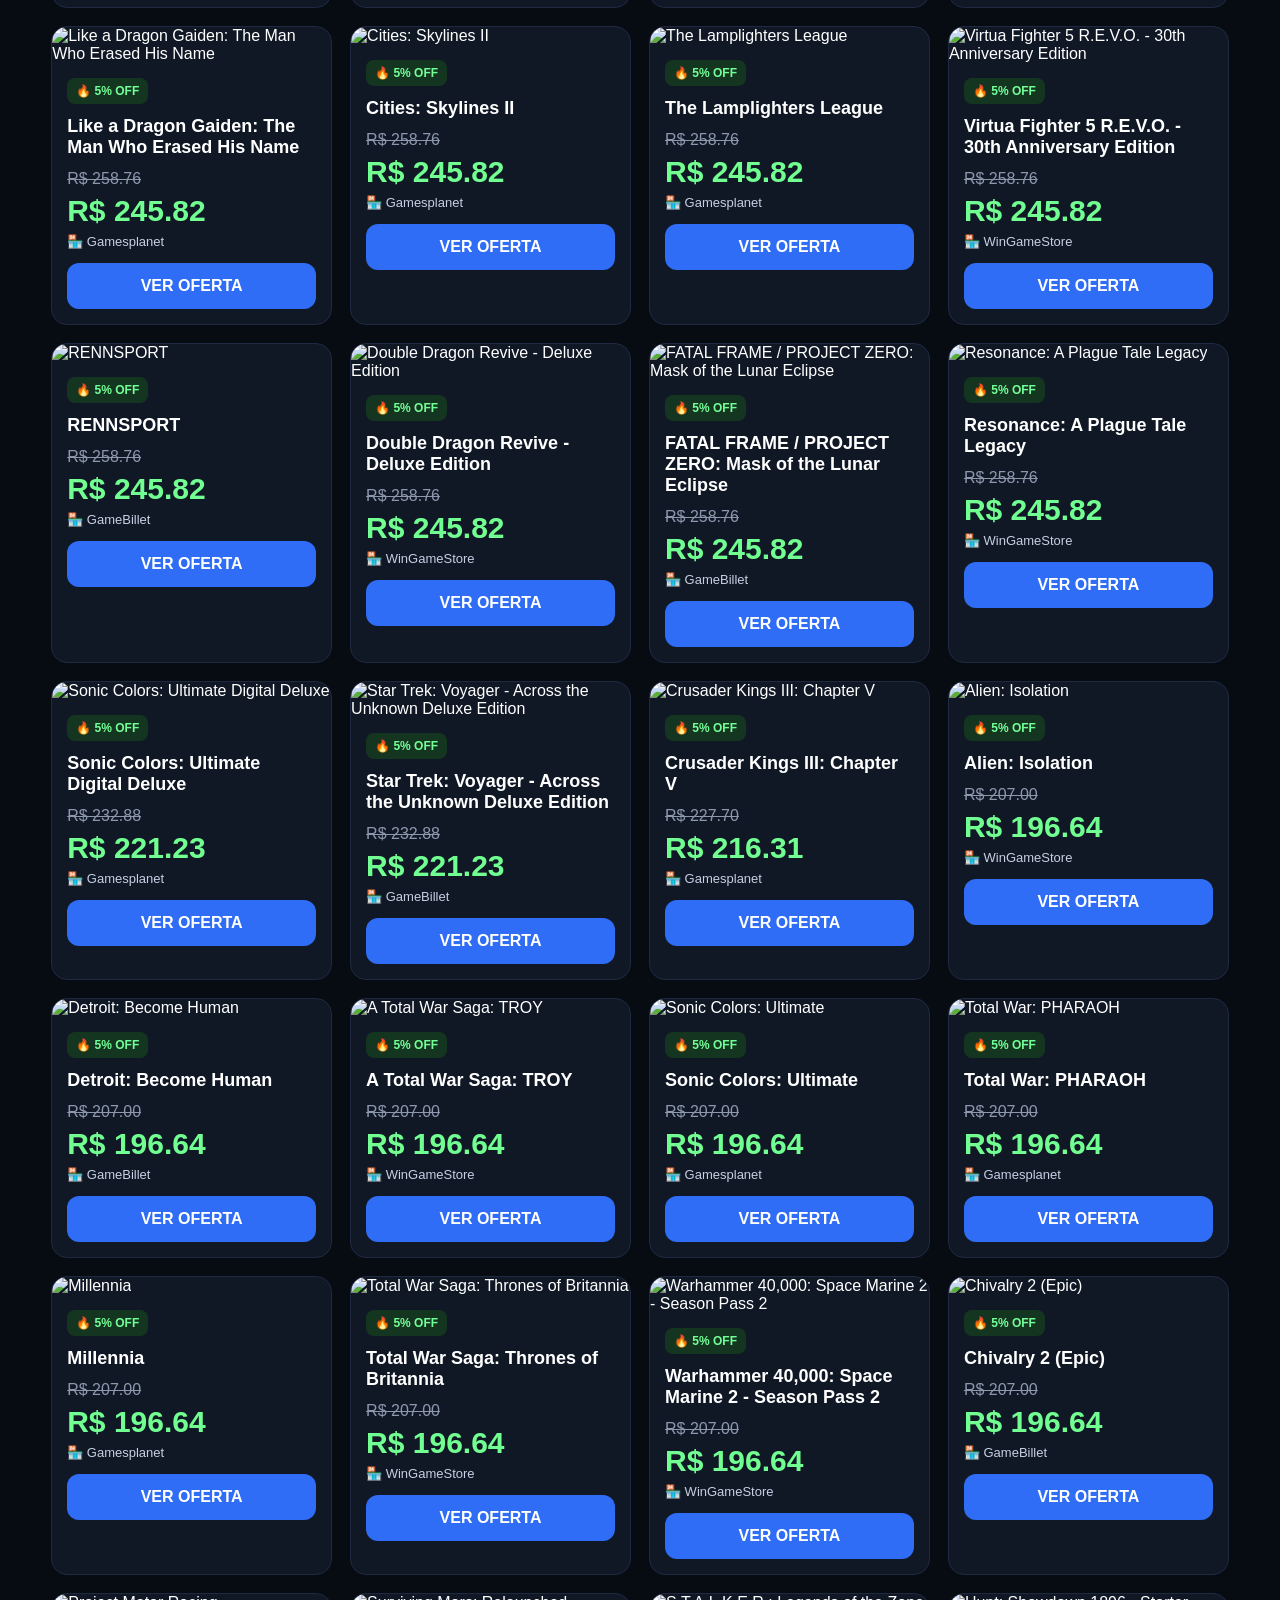
==== commit f71af7ab: "V6 - Layout Premium" ====
--- a/index.html
+++ b/index.html
@@ -1,3 +1,4 @@
+
 <!DOCTYPE html>
 <html lang="pt-BR">
 <head>
@@ -10,99 +11,107 @@
 <body>
 
 <header class="header">
-  <div class="container header-content">
+  <div class="container nav">
+
     <a href="index.html" class="logo">GAVIX</a>
 
-    <nav class="menu">
-      <a href="#ofertas">Ofertas</a>
+    <nav>
+      <a href="#ofertas">Início</a>
+      <a href="#top10">Top 10</a>
       <a href="#lojas">Lojas</a>
       <a href="#sobre">Sobre</a>
     </nav>
+
+    <div class="search-top">
+      <input id="campo-pesquisa-topo" type="text" placeholder="Buscar jogo...">
+    </div>
+
   </div>
 </header>
 
 <section class="hero">
-  <div class="container hero-content">
+  <div class="container hero-grid">
 
-    <span class="hero-tag">
-      🎮 179 OFERTAS AUTOMÁTICAS
-    </span>
+    <div>
 
-    <h1>Economize nos seus jogos favoritos</h1>
+      <span class="tag">🎮 PROMOÇÕES DIÁRIAS</span>
 
-    <p>
-      As melhores promoções de PC reunidas em um só lugar.
-    </p>
+      <h1>
+        Os melhores jogos pelos
+        <span>menores preços</span>
+      </h1>
 
-    <a href="#ofertas" class="hero-button">
-      VER OFERTAS
-    </a>
+      <p>
+        Ofertas atualizadas todos os dias com os melhores descontos para PC.
+      </p>
+
+      <a href="#ofertas" class="btn">
+        VER TODAS AS OFERTAS
+      </a>
+
+    </div>
+
+    <div class="status-box">
+
+      <div class="status-dot"></div>
+
+      <div>
+        <strong>GAVIX ATUALIZADO</strong>
+        <p id="status-gavix">Carregando...</p>
+      </div>
+
+    </div>
 
   </div>
 </section>
 
 <main class="container">
 
-  <!-- Banner -->
-  <section class="banner-destaque">
+  <section class="banner">
 
     <img id="banner-imagem" src="" alt="Banner">
 
     <div class="banner-info">
 
-      <span class="banner-tag">🔥 DESTAQUE DO DIA</span>
+      <span class="tag-small">🔥 MAIOR DESCONTO</span>
 
       <h2 id="banner-titulo">Carregando...</h2>
 
-      <p id="banner-descricao">
-        Carregando promoção...
-      </p>
+      <p id="banner-descricao"></p>
 
-      <a
-        id="banner-botao"
-        class="banner-botao"
-        href="#">
-        VER JOGO →
+      <div class="banner-price" id="banner-preco"></div>
+
+      <a id="banner-botao" href="#" class="btn">
+        VER OFERTA →
       </a>
 
     </div>
 
   </section>
 
-  <!-- Top 10 -->
-  <section class="top10">
+  <section id="top10">
 
-    <div class="section-header">
-      <h2>🏆 Top 10 Maiores Descontos</h2>
+    <div class="title-row">
+      <h2>🏆 Top 10 Descontos</h2>
     </div>
 
-    <div id="top10-lista" class="top10-lista"></div>
+    <div id="top10-lista"></div>
 
   </section>
 
-  <!-- Ofertas -->
   <section id="ofertas">
 
-    <div class="section-header">
+    <div class="title-row">
 
-      <h2>Todos os Jogos</h2>
+      <h2>🎮 Todas as Ofertas</h2>
 
-      <span id="contador-ofertas">
-        179 ofertas
-      </span>
+      <span id="contador-ofertas">0 ofertas</span>
 
-    </div>
-
-    <div id="status-gavix" class="status-gavix">
-      Carregando...
     </div>
 
     <div class="filtros">
 
-      <input
-        id="campo-pesquisa"
-        type="text"
-        placeholder="Pesquisar jogo...">
+      <input id="campo-pesquisa" type="text" placeholder="Pesquisar jogo...">
 
       <select id="filtro-loja">
         <option value="todas">Todas as lojas</option>
@@ -117,30 +126,47 @@
 
     </div>
 
-    <div id="lista-ofertas" class="lista-ofertas"></div>
+    <div id="lista-ofertas" class="grid"></div>
 
   </section>
 
-  <!-- Lojas -->
   <section id="lojas">
 
-    <div class="section-header">
-      <h2>🏪 Lojas</h2>
+    <div class="title-row">
+      <h2>🏪 Lojas em Destaque</h2>
     </div>
 
-    <div id="lista-lojas" class="lista-lojas"></div>
+    <div id="lista-lojas" class="stores"></div>
 
   </section>
 
-  <!-- Sobre -->
   <section id="sobre" class="about">
 
     <h2>Sobre o GAVIX</h2>
 
     <p>
-      O GAVIX reúne promoções reais de jogos para PC, atualizadas automaticamente,
-      mostrando descontos, preços em reais e links para as lojas oficiais.
+      O GAVIX reúne promoções reais de jogos em um único lugar, trazendo preços atualizados,
+      descontos e links para as lojas oficiais.
     </p>
+
+    <div class="about-grid">
+
+      <div class="info-card">
+        <h3>⚡ Atualização diária</h3>
+        <p>Novas ofertas automaticamente.</p>
+      </div>
+
+      <div class="info-card">
+        <h3>💰 Economia</h3>
+        <p>Selecionamos os maiores descontos.</p>
+      </div>
+
+      <div class="info-card">
+        <h3>🆓 Gratuito</h3>
+        <p>O Gavix sempre será gratuito.</p>
+      </div>
+
+    </div>
 
   </section>
 
@@ -148,11 +174,11 @@
 
 <footer>
 
-  <div class="container footer-content">
+  <div class="container footer">
 
-    <strong>GAVIX</strong>
+    <strong>© 2026 GAVIX</strong>
 
-    <span>gavix.app.br</span>
+    <span>Feito para gamers.</span>
 
   </div>
 
--- a/style.css
+++ b/style.css
@@ -2,191 +2,247 @@
     margin:0;
     padding:0;
     box-sizing:border-box;
-    font-family:Arial,Helvetica,sans-serif;
-}
-
-html{scroll-behavior:smooth;}
+    font-family:Segoe UI,Arial,sans-serif;
+}
 
 body{
-    background:#0b0d12;
+    background:#070b12;
     color:#fff;
 }
 
 .container{
     width:92%;
-    max-width:1200px;
+    max-width:1350px;
     margin:auto;
 }
 
-/* HEADER */
+/* NAVBAR */
 
 .header{
-    background:#11151d;
-    border-bottom:1px solid #252b35;
     position:sticky;
     top:0;
     z-index:999;
-}
-
-.header-content{
-    display:flex;
-    justify-content:space-between;
-    align-items:center;
-    height:70px;
+    background:#0d1320;
+    border-bottom:1px solid #1b2333;
+}
+
+.nav{
+    height:78px;
+    display:flex;
+    align-items:center;
+    gap:40px;
 }
 
 .logo{
+    font-size:42px;
+    font-weight:900;
     color:#fff;
     text-decoration:none;
-    font-size:28px;
-    font-weight:900;
-}
-
-.menu{
-    display:flex;
-    gap:25px;
-}
-
-.menu a{
-    color:#bbb;
+    letter-spacing:1px;
+}
+
+nav{
+    display:flex;
+    gap:24px;
+}
+
+nav a{
+    color:#d4d8e5;
     text-decoration:none;
-}
-
-.menu a:hover{
+    font-weight:600;
+}
+
+nav a:hover{
+    color:#4f8cff;
+}
+
+.search-top{
+    margin-left:auto;
+}
+
+.search-top input{
+    width:280px;
+    padding:12px 16px;
+    background:#111827;
     color:#fff;
+    border:1px solid #243149;
+    border-radius:12px;
 }
 
 /* HERO */
 
 .hero{
+    background:linear-gradient(90deg,#10192b,#1e2f55);
     padding:70px 0;
-    background:linear-gradient(135deg,#131827,#1d2435);
-}
-
-.hero-tag{
+}
+
+.hero-grid{
+    display:grid;
+    grid-template-columns:2fr 1fr;
+    gap:40px;
+    align-items:center;
+}
+
+.tag{
     display:inline-block;
-    background:#24314d;
+    background:#23428d;
+    color:#cfe0ff;
     padding:8px 14px;
-    border-radius:30px;
-    margin-bottom:18px;
+    border-radius:999px;
     font-size:12px;
     font-weight:700;
+    margin-bottom:18px;
 }
 
 .hero h1{
-    font-size:52px;
+    font-size:58px;
+    line-height:1.1;
     margin-bottom:18px;
 }
 
+.hero h1 span{
+    color:#4f8cff;
+}
+
 .hero p{
-    color:#b9c1d2;
+    color:#d0d7e8;
+    font-size:19px;
     margin-bottom:30px;
-    font-size:18px;
-}
-
-.hero-button{
+    max-width:600px;
+}
+
+.btn{
     display:inline-block;
-    background:#4f8cff;
+    background:#2f6df6;
     color:#fff;
+    text-decoration:none;
     padding:14px 24px;
-    border-radius:10px;
-    text-decoration:none;
+    border-radius:12px;
     font-weight:700;
+    transition:.2s;
+}
+
+.btn:hover{
+    background:#4784ff;
+}
+
+.status-box{
+    background:#0f1625;
+    border:1px solid #243149;
+    border-radius:18px;
+    padding:24px;
+    display:flex;
+    gap:16px;
+    align-items:center;
+}
+
+.status-dot{
+    width:18px;
+    height:18px;
+    border-radius:50%;
+    background:#36ff72;
+    box-shadow:0 0 15px #36ff72;
 }
 
 /* BANNER */
 
-.banner-destaque{
+.banner{
     margin:45px 0;
     display:grid;
-    grid-template-columns:1fr 1fr;
-    gap:30px;
-    background:#141922;
-    padding:25px;
-    border-radius:18px;
-    align-items:center;
-}
-
-.banner-destaque img{
+    grid-template-columns:2fr 1fr;
+    gap:28px;
+    background:#0f1625;
+    border:1px solid #202b42;
+    border-radius:20px;
+    padding:22px;
+}
+
+.banner img{
     width:100%;
     border-radius:14px;
-}
-
-.banner-tag{
-    color:#6ea7ff;
+    aspect-ratio:16/9;
+    object-fit:cover;
+}
+
+.banner-info{
+    display:flex;
+    flex-direction:column;
+    justify-content:center;
+}
+
+.tag-small{
+    color:#78b2ff;
     font-size:13px;
     font-weight:700;
 }
 
 .banner-info h2{
-    font-size:36px;
-    margin:14px 0;
+    font-size:42px;
+    margin:12px 0;
 }
 
 .banner-info p{
-    color:#b5bfd3;
-    margin-bottom:25px;
-}
-
-.banner-botao{
-    background:#4f8cff;
-    color:#fff;
-    padding:14px 22px;
-    border-radius:10px;
-    text-decoration:none;
-    display:inline-block;
-}
-
-/* TÍTULOS */
-
-.section-header{
+    color:#d4dbeb;
+    margin-bottom:18px;
+}
+
+.banner-price{
+    font-size:42px;
+    font-weight:900;
+    color:#71ff8d;
+    margin-bottom:22px;
+}
+
+/* TITLES */
+
+.title-row{
     display:flex;
     justify-content:space-between;
     align-items:center;
-    margin:35px 0 20px;
-}
-
-/* TOP10 */
-
-.top10-lista{
+    margin:35px 0 18px;
+}
+
+/* TOP 10 */
+
+#top10-lista{
     display:grid;
     gap:12px;
 }
 
-.top10-card{
-    display:flex;
-    align-items:center;
-    gap:16px;
-    background:#141922;
-    padding:14px;
-    border-radius:12px;
-}
-
-.rank{
-    width:42px;
-    height:42px;
-    border-radius:50%;
-    display:flex;
-    justify-content:center;
-    align-items:center;
-    font-weight:900;
-    background:#2d3648;
-}
-
-.rank1{background:#d4af37;color:#000;}
-.rank2{background:#c0c0c0;color:#000;}
-.rank3{background:#cd7f32;}
-
-.top10-img{
+.top-item{
+    display:flex;
+    align-items:center;
+    gap:14px;
+    background:#0f1625;
+    border:1px solid #1d2740;
+    border-radius:14px;
+    padding:12px;
+}
+
+.top-item img{
     width:90px;
     height:50px;
     object-fit:cover;
     border-radius:8px;
 }
 
-.top10-info{flex:1;}
-
-.top10-preco{
+.top-rank{
+    width:42px;
+    height:42px;
+    border-radius:50%;
+    background:#243149;
+    display:flex;
+    justify-content:center;
+    align-items:center;
+    font-weight:800;
+}
+
+.top-info{
+    flex:1;
+}
+
+.top-price{
+    color:#72ff91;
     font-size:22px;
     font-weight:900;
 }
@@ -197,38 +253,37 @@
     display:grid;
     grid-template-columns:2fr 1fr 1fr;
     gap:12px;
-    margin-bottom:25px;
+    margin-bottom:24px;
 }
 
 .filtros input,
 .filtros select{
+    background:#101826;
+    border:1px solid #243149;
+    color:#fff;
     padding:13px;
-    border:none;
     border-radius:10px;
-    background:#181e29;
-    color:#fff;
 }
 
 /* GRID */
 
-.lista-ofertas{
-    display:grid;
-    grid-template-columns:repeat(auto-fill,minmax(230px,1fr));
+.grid{
+    display:grid;
+    grid-template-columns:repeat(auto-fill,minmax(250px,1fr));
     gap:18px;
 }
 
-/* CARD */
-
 .card{
-    background:#151b24;
-    border-radius:14px;
+    background:#101826;
+    border:1px solid #1f2a42;
+    border-radius:16px;
     overflow:hidden;
-    position:relative;
     transition:.25s;
 }
 
 .card:hover{
-    transform:translateY(-5px);
+    transform:translateY(-6px);
+    border-color:#4f8cff;
 }
 
 .card img{
@@ -237,97 +292,67 @@
     object-fit:cover;
 }
 
-.favorito{
-    position:absolute;
-    top:10px;
-    right:10px;
-    width:38px;
-    height:38px;
-    border-radius:50%;
-    background:rgba(0,0,0,.65);
-    display:flex;
-    justify-content:center;
-    align-items:center;
-    cursor:pointer;
-}
-
-.card-content{
+.card-body{
     padding:15px;
 }
 
-.desconto{
+.discount{
     display:inline-block;
-    background:#1d3b24;
-    color:#6dff8f;
-    padding:5px 8px;
+    background:#14351f;
+    color:#73ff98;
+    padding:6px 9px;
     border-radius:8px;
     font-size:12px;
     font-weight:700;
 }
 
-.card-content h3{
+.card h3{
     margin:12px 0;
-    font-size:17px;
-}
-
-.preco-antigo{
-    color:#8c96a9;
+    font-size:18px;
+}
+
+.old{
+    color:#8d98ae;
     text-decoration:line-through;
 }
 
-.preco{
-    font-size:28px;
+.price{
+    color:#72ff91;
+    font-size:30px;
     font-weight:900;
     margin:6px 0;
 }
 
-.economia{
-    color:#77ff9f;
+.store{
+    color:#c7d0e2;
     font-size:13px;
-    margin-bottom:8px;
-}
-
-.loja,
-.plataforma{
-    color:#b0bacd;
-    font-size:13px;
-    margin-top:3px;
-}
-
-.botao{
-    display:block;
+    margin-top:6px;
+}
+
+.card .btn{
+    width:100%;
+    text-align:center;
     margin-top:14px;
+}
+
+/* LOJAS */
+
+.stores{
+    display:grid;
+    grid-template-columns:repeat(auto-fill,minmax(180px,1fr));
+    gap:14px;
+}
+
+.store-box{
+    background:#101826;
+    border:1px solid #1f2a42;
+    border-radius:14px;
+    padding:18px;
     text-align:center;
-    background:#4f8cff;
-    color:#fff;
-    padding:12px;
-    border-radius:9px;
-    text-decoration:none;
-    font-weight:700;
-}
-
-/* LOJAS */
-
-.lista-lojas{
-    display:grid;
-    grid-template-columns:repeat(auto-fill,minmax(220px,1fr));
-    gap:14px;
-}
-
-.store-card{
-    background:#151b24;
-    padding:16px;
-    border-radius:12px;
-    cursor:pointer;
-}
-
-/* STATUS */
-
-.status-gavix{
-    background:#151b24;
-    padding:14px;
-    border-radius:10px;
-    margin-bottom:20px;
+}
+
+.store-box h3{
+    margin-top:10px;
 }
 
 /* SOBRE */
@@ -337,44 +362,68 @@
 }
 
 .about p{
-    color:#b7bfd1;
-    line-height:1.8;
-    margin-top:12px;
+    color:#c8d0e2;
+    margin:16px 0 28px;
+    line-height:1.7;
+}
+
+.about-grid{
+    display:grid;
+    grid-template-columns:repeat(3,1fr);
+    gap:18px;
+}
+
+.info-card{
+    background:#101826;
+    border:1px solid #1f2a42;
+    border-radius:16px;
+    padding:22px;
+}
+
+.info-card h3{
+    margin-bottom:10px;
 }
 
 /* FOOTER */
 
-footer{
-    border-top:1px solid #222933;
-    padding:25px 0;
-}
-
-.footer-content{
+.footer{
+    border-top:1px solid #1c2434;
+    padding:24px 0;
     display:flex;
     justify-content:space-between;
+    color:#bfc7da;
 }
 
 /* RESPONSIVO */
 
-@media(max-width:850px){
-
-.banner-destaque{
+@media(max-width:950px){
+
+.hero-grid,
+.banner{
 grid-template-columns:1fr;
-}
-
-.hero h1{
-font-size:36px;
 }
 
 .filtros{
 grid-template-columns:1fr;
 }
 
-.menu{
+.about-grid{
+grid-template-columns:1fr;
+}
+
+nav{
 display:none;
 }
 
-.footer-content{
+.search-top{
+display:none;
+}
+
+.hero h1{
+font-size:42px;
+}
+
+.footer{
 flex-direction:column;
 gap:10px;
 }
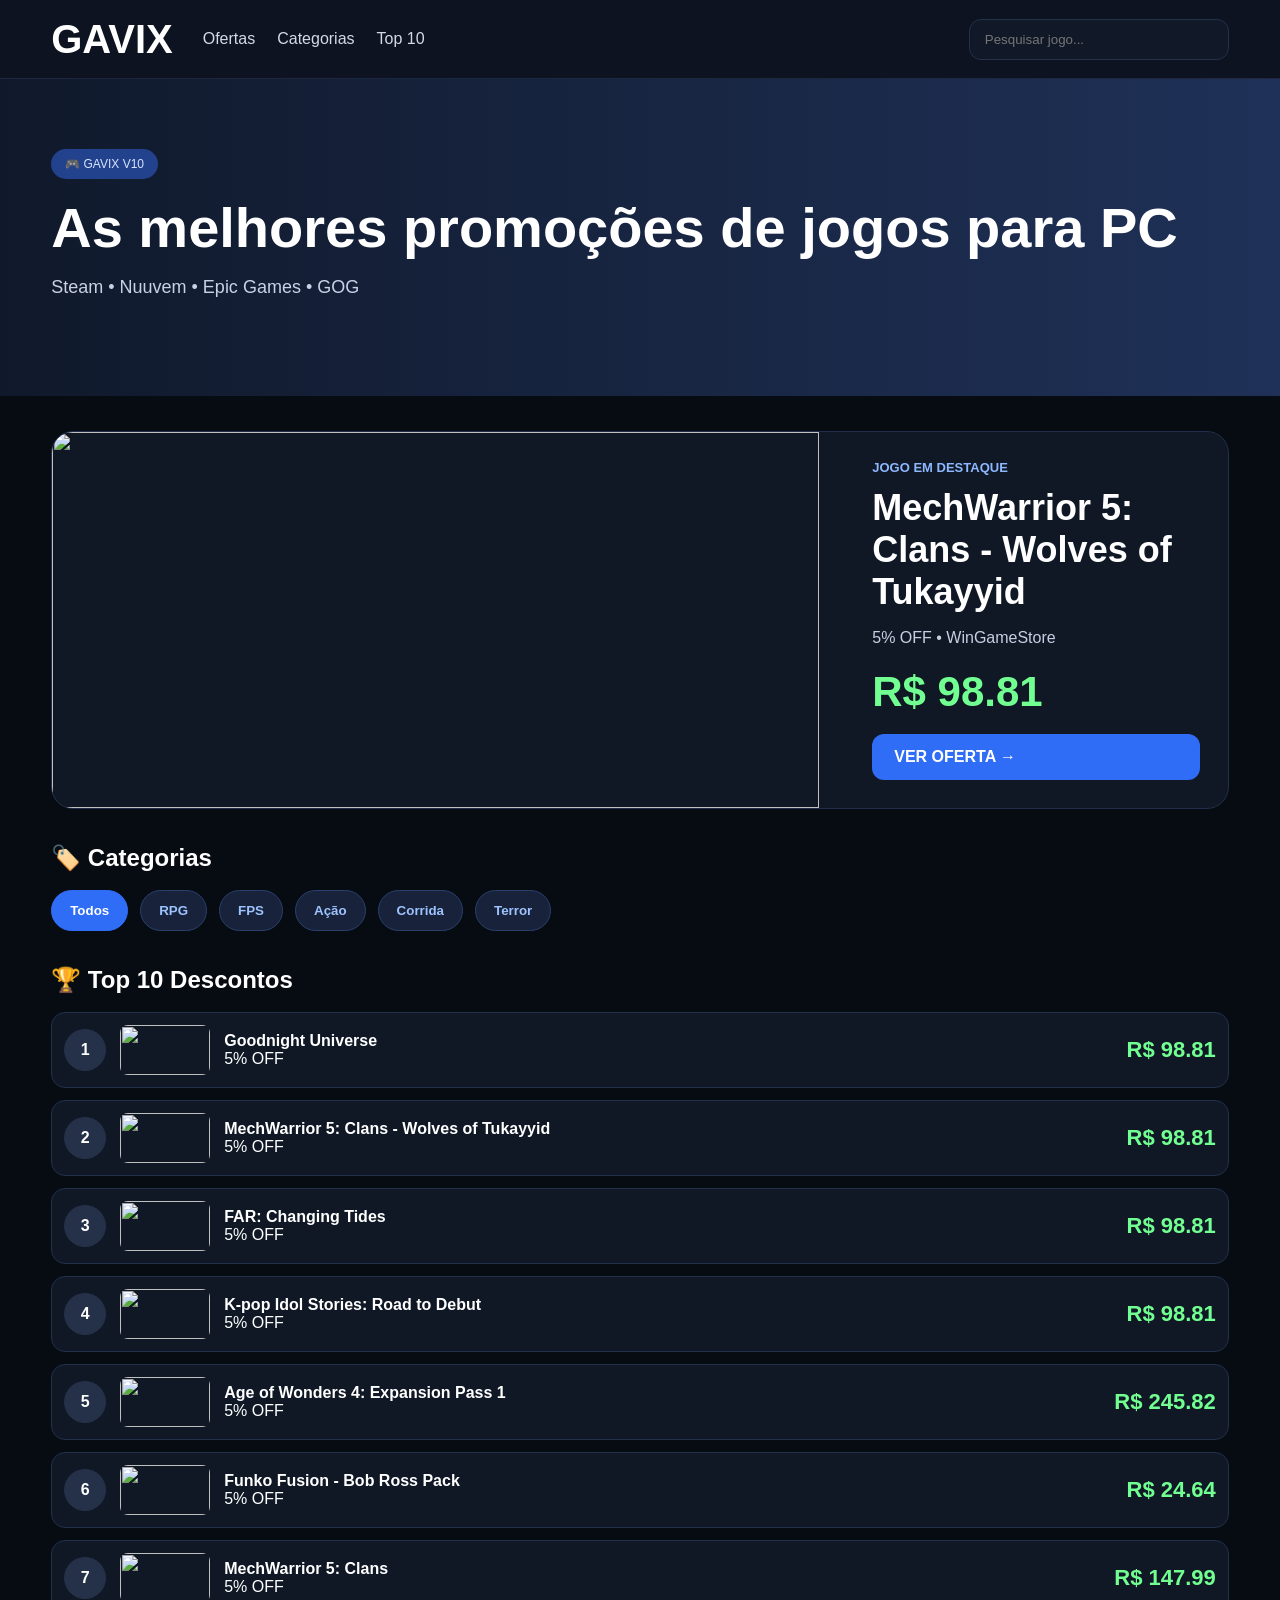
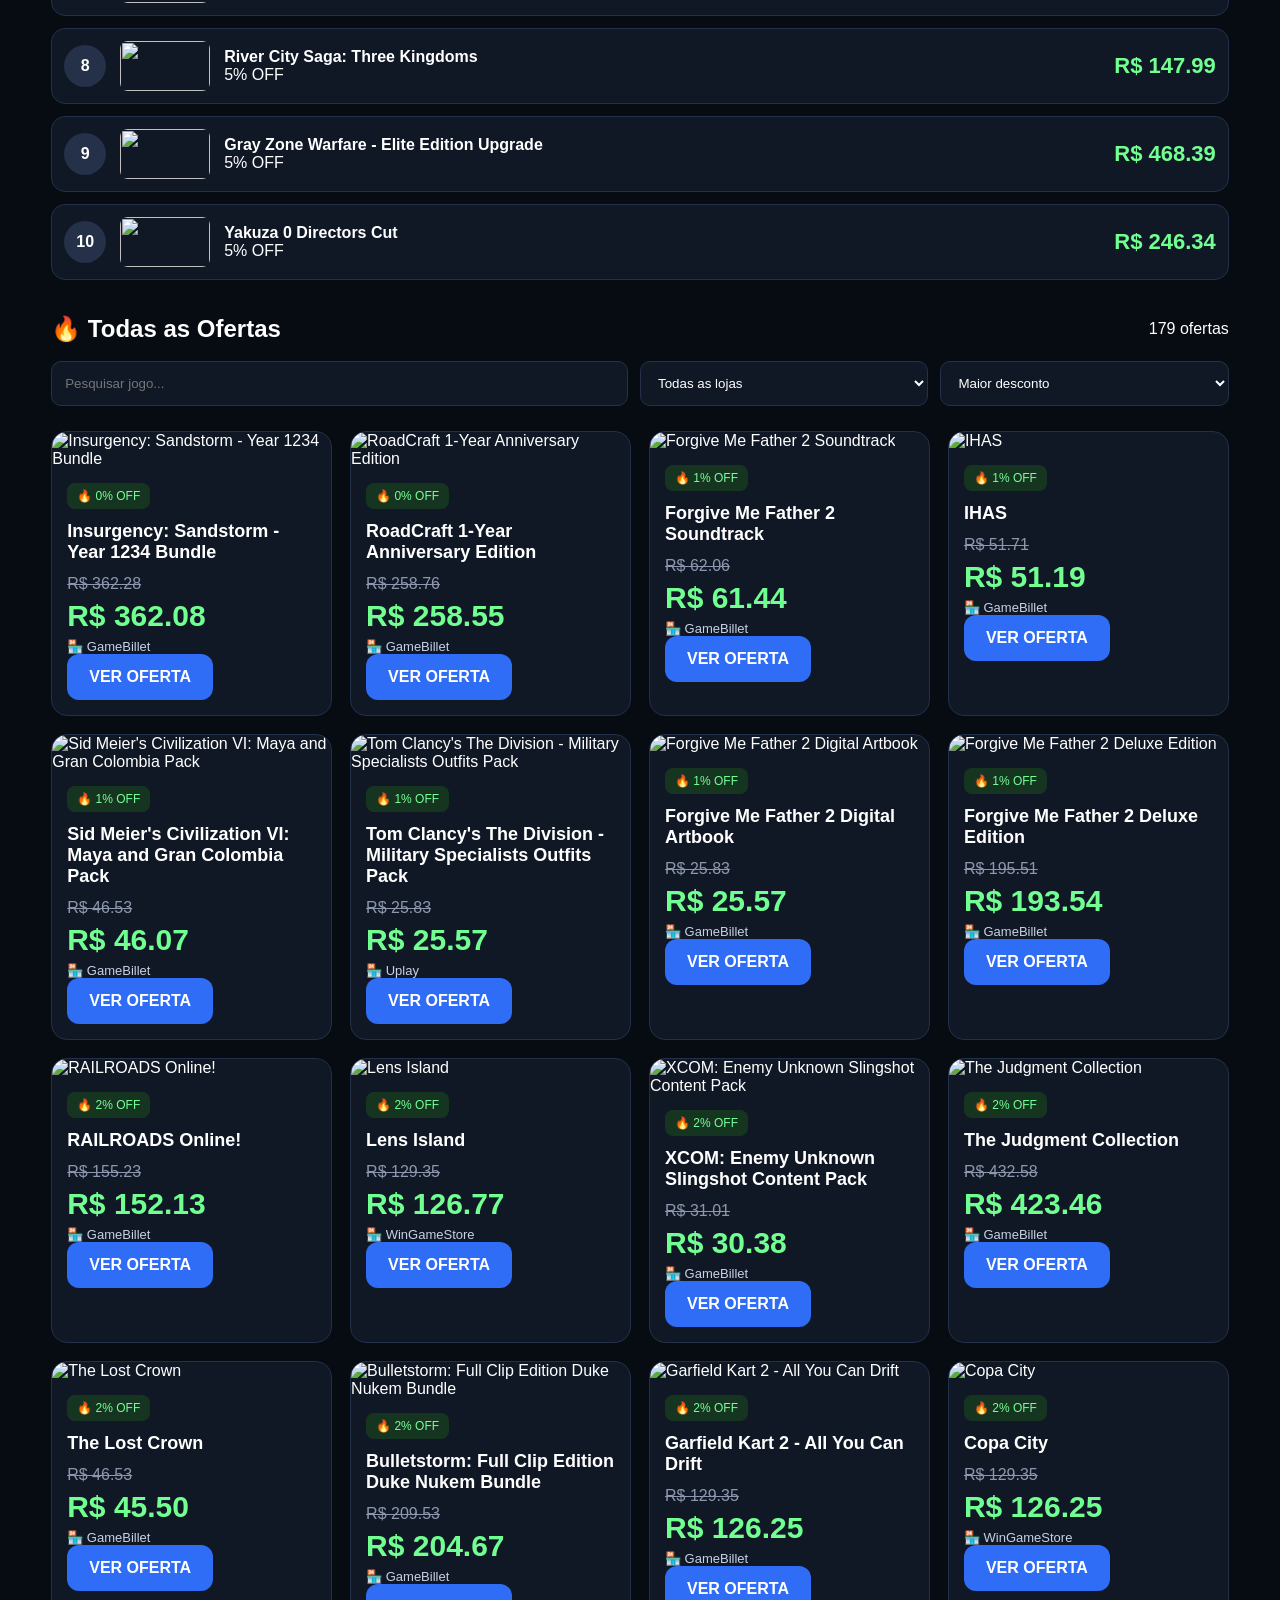
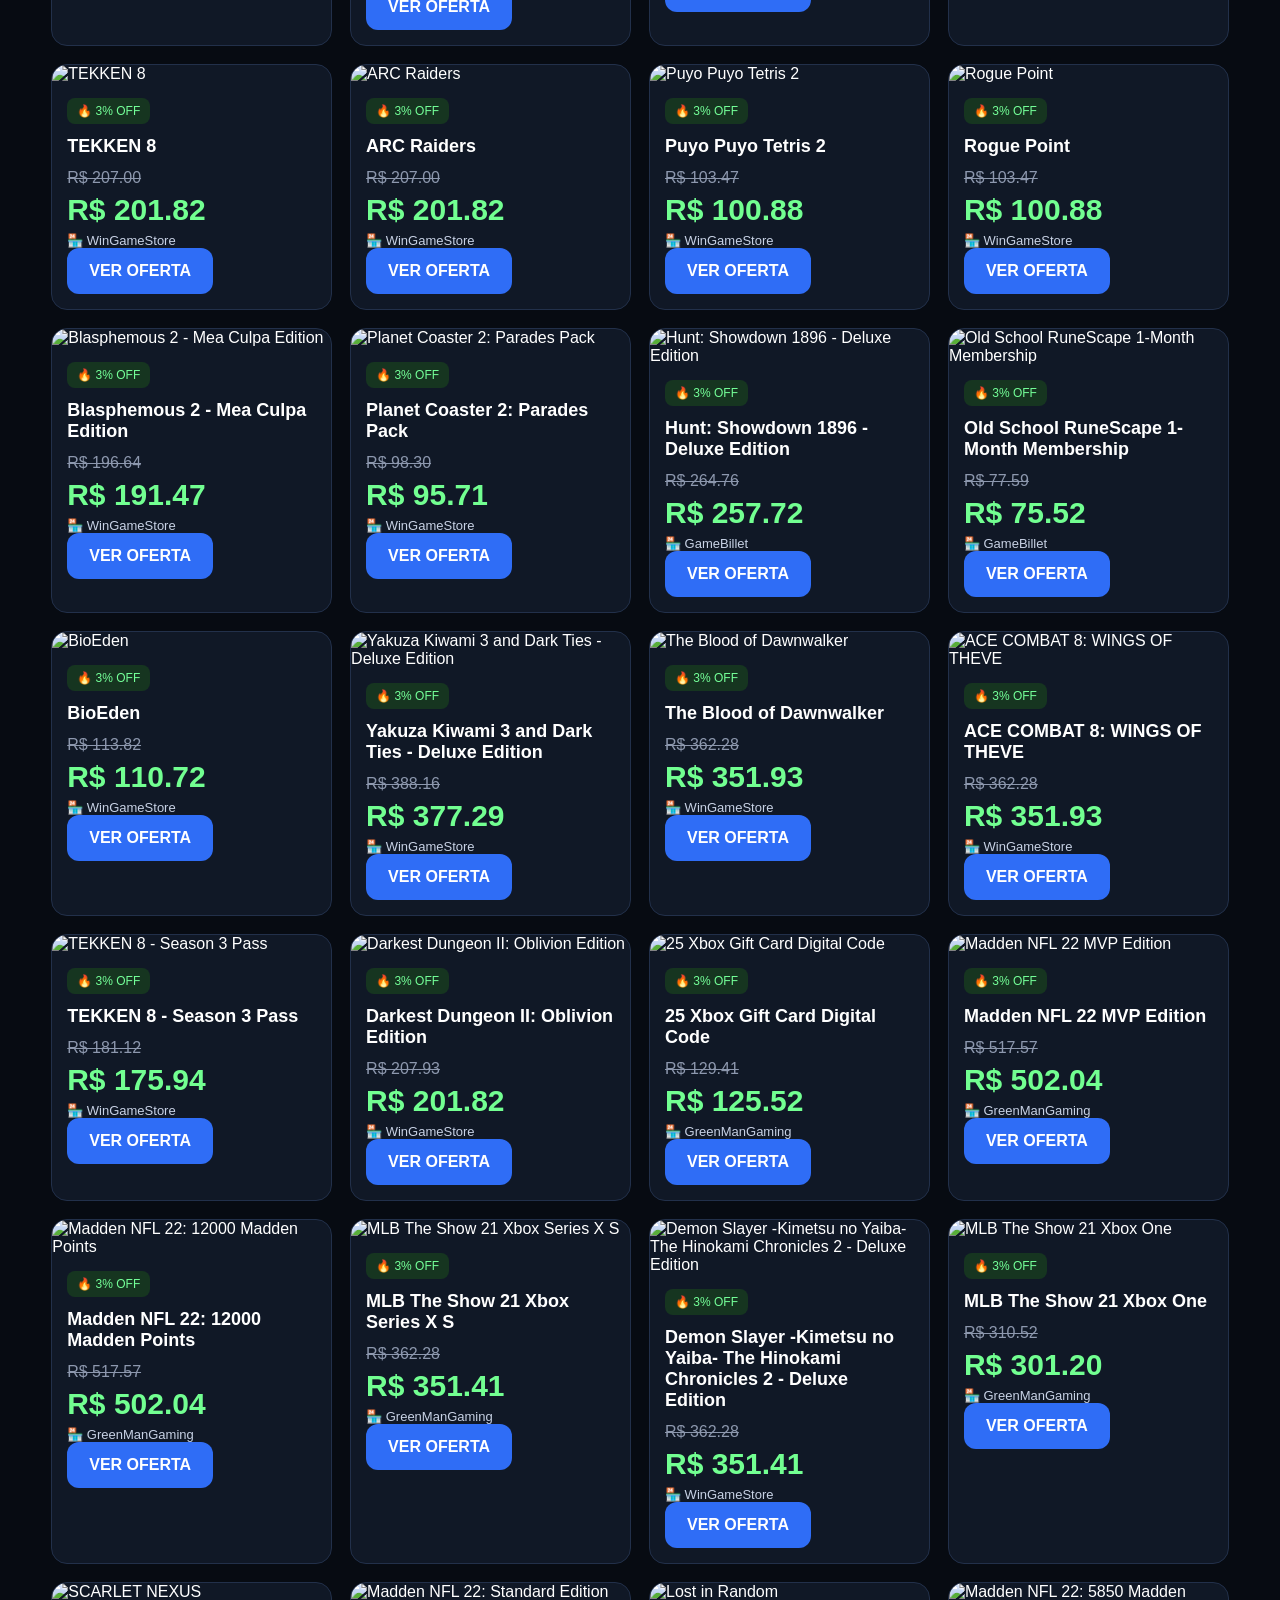
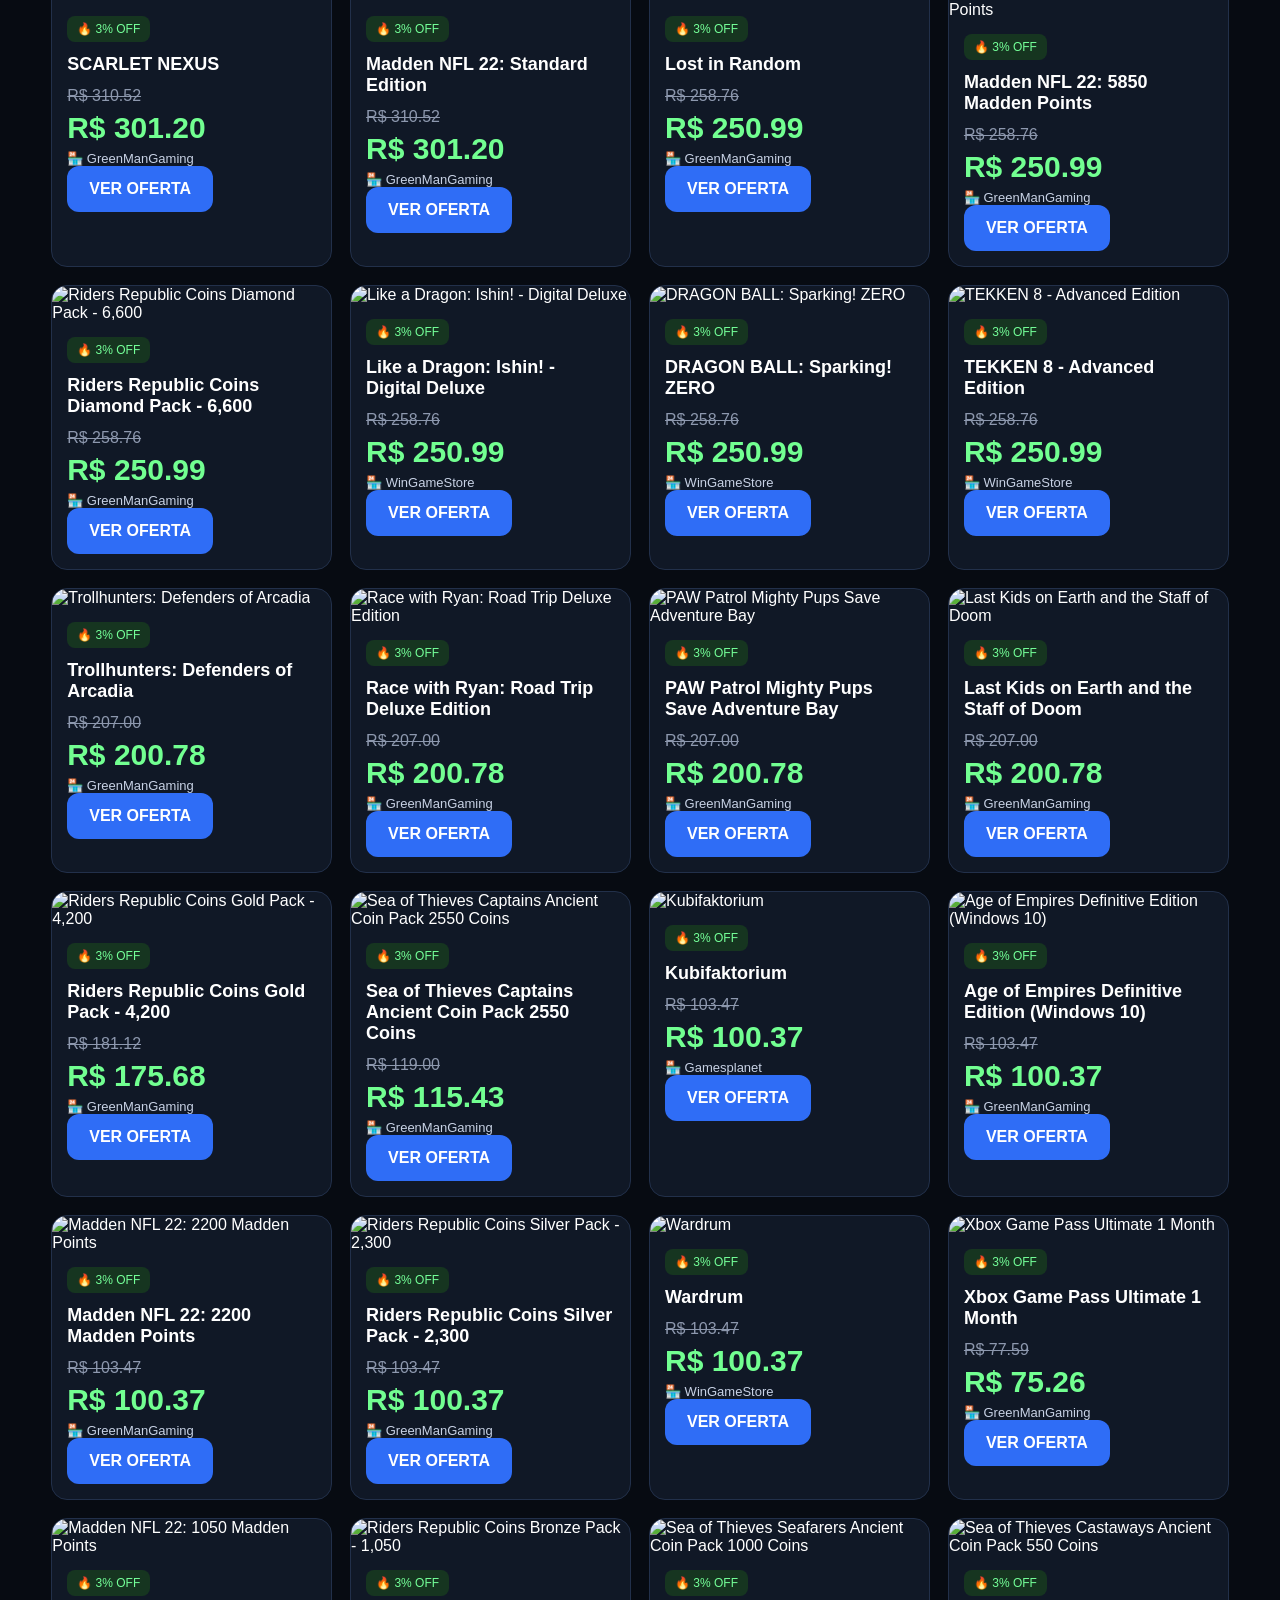
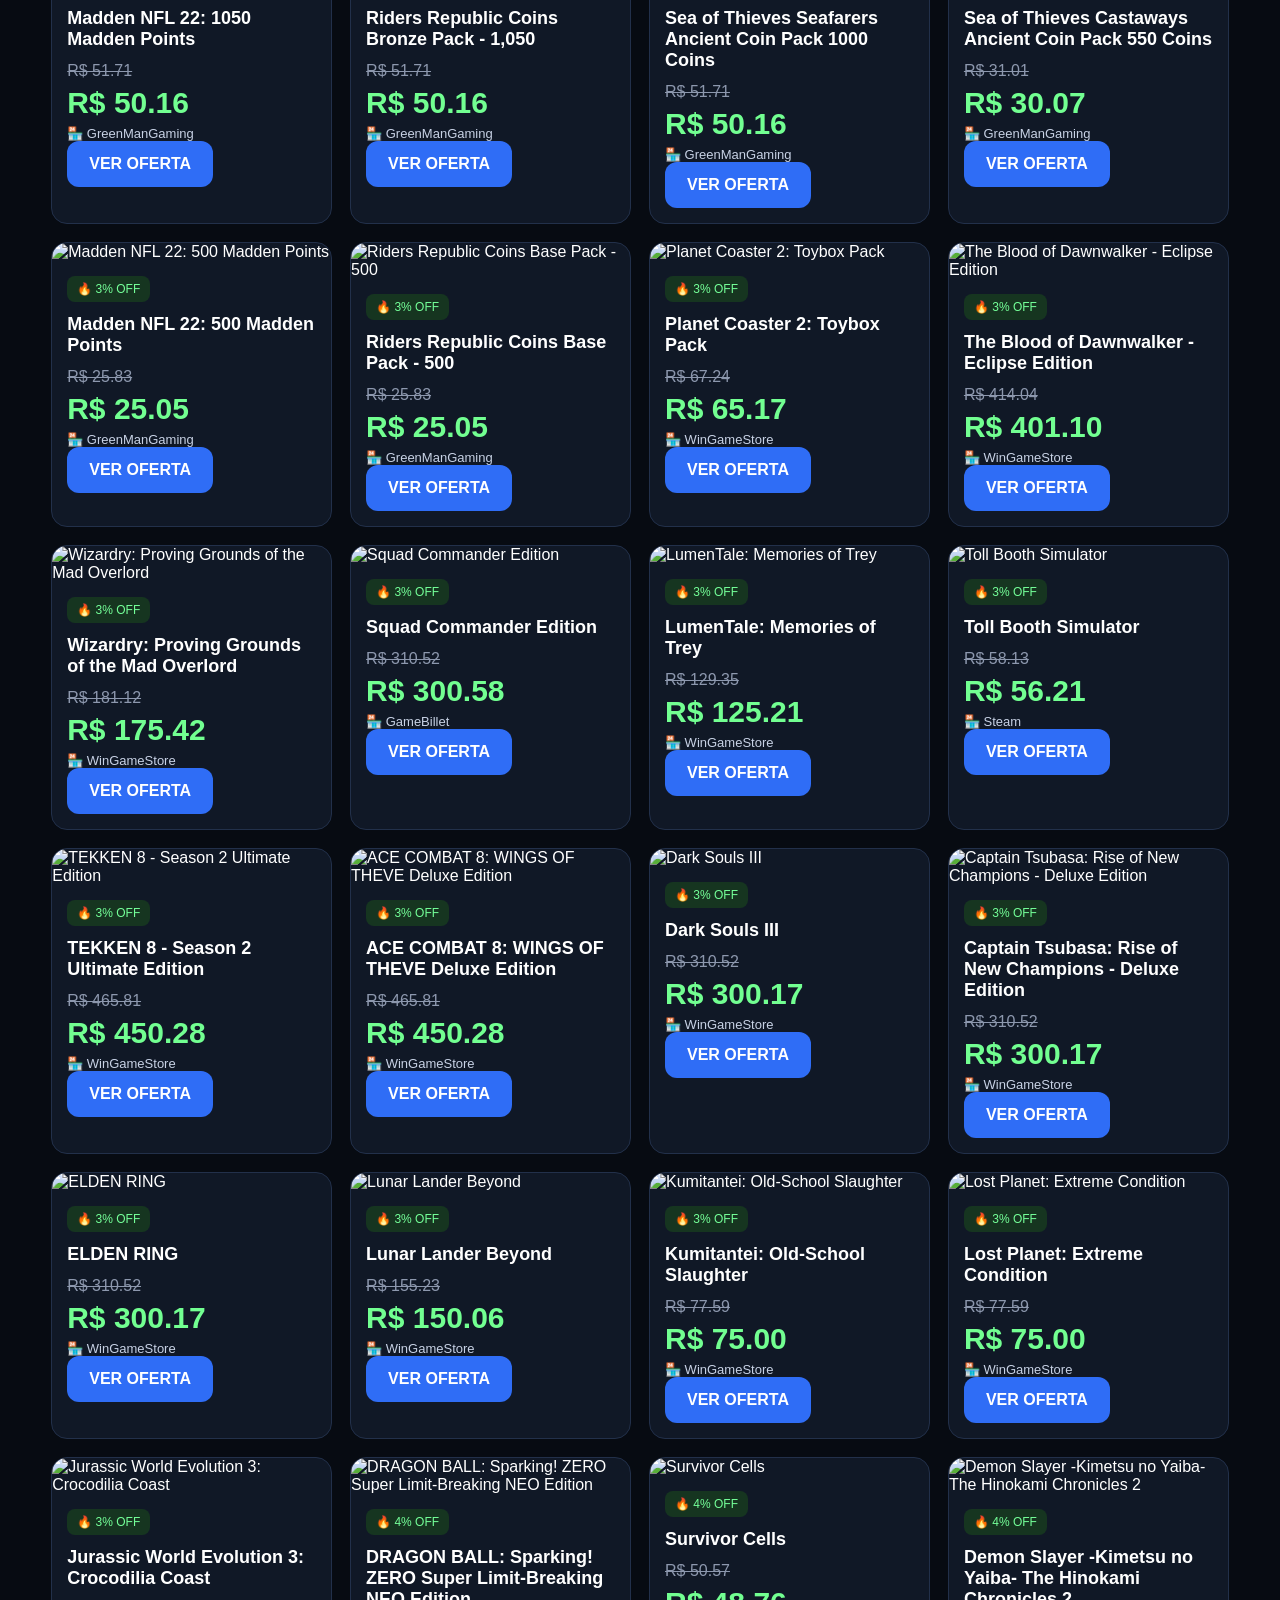
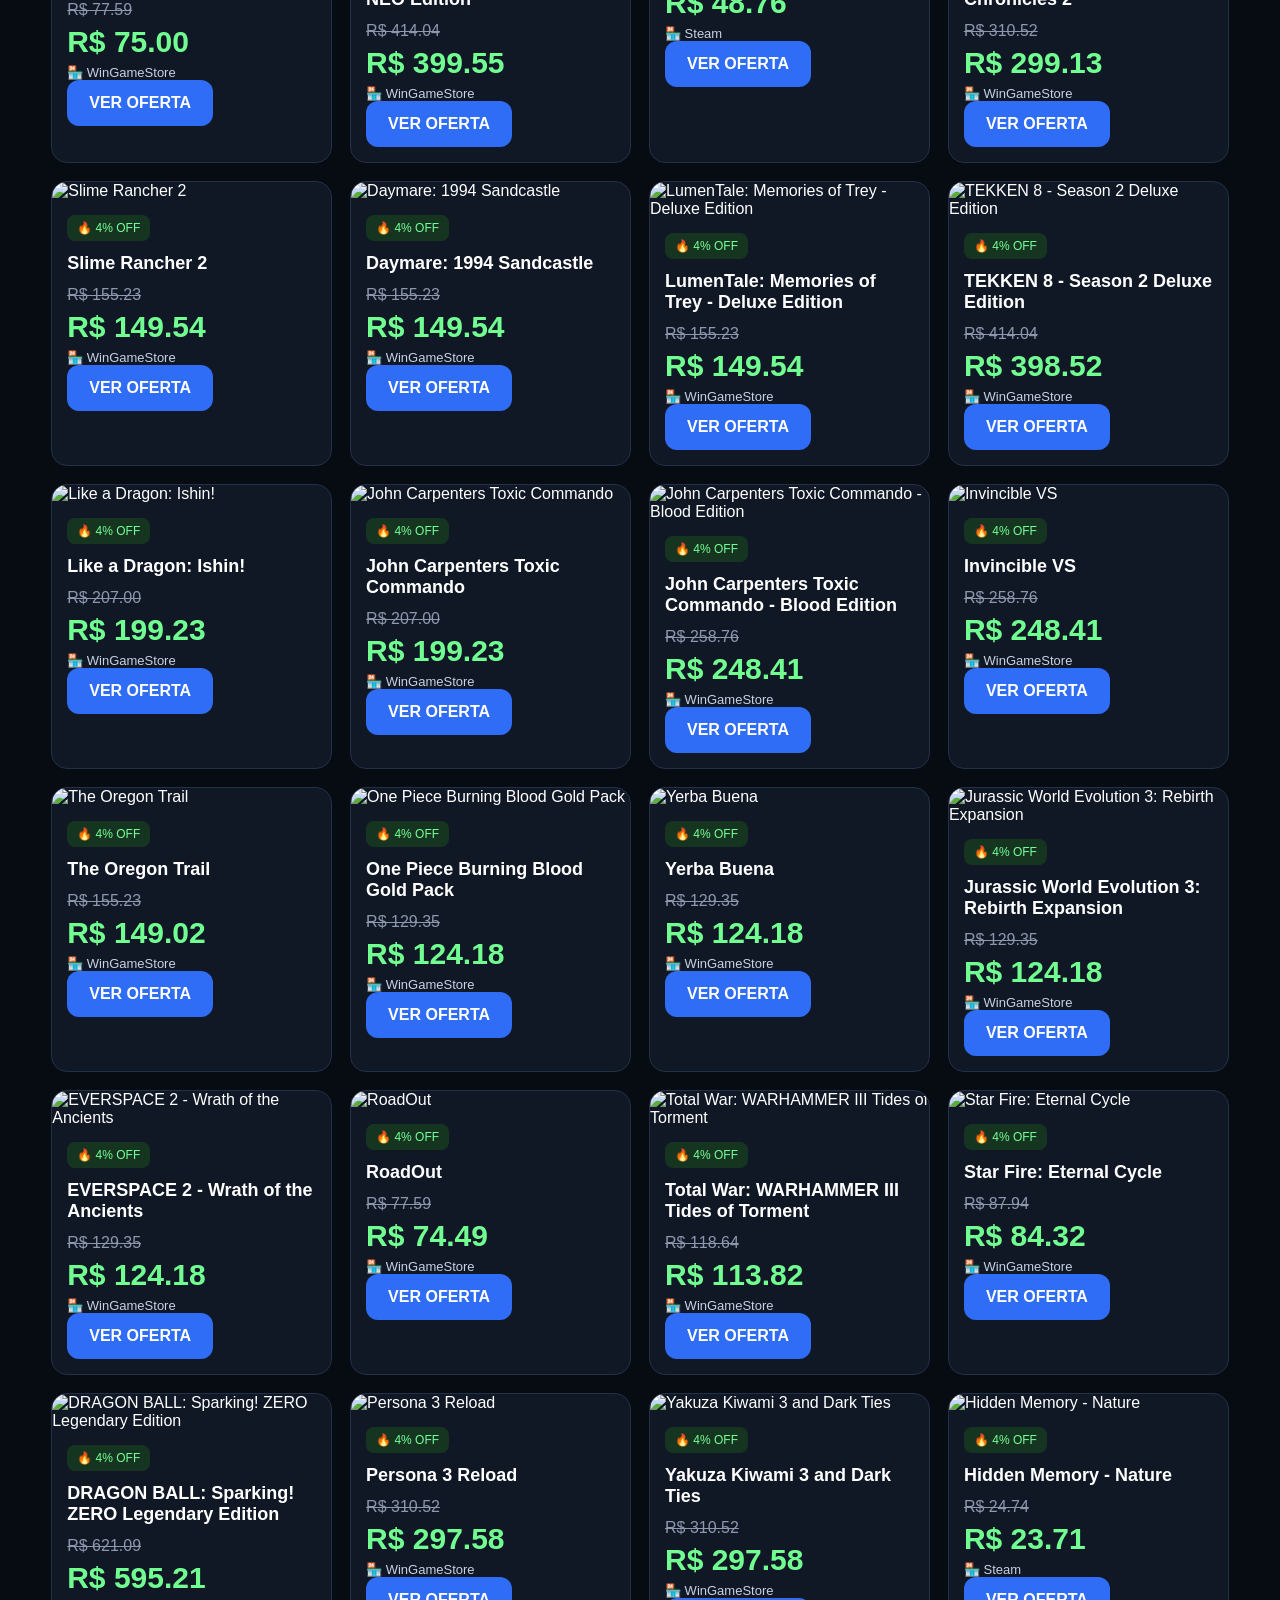
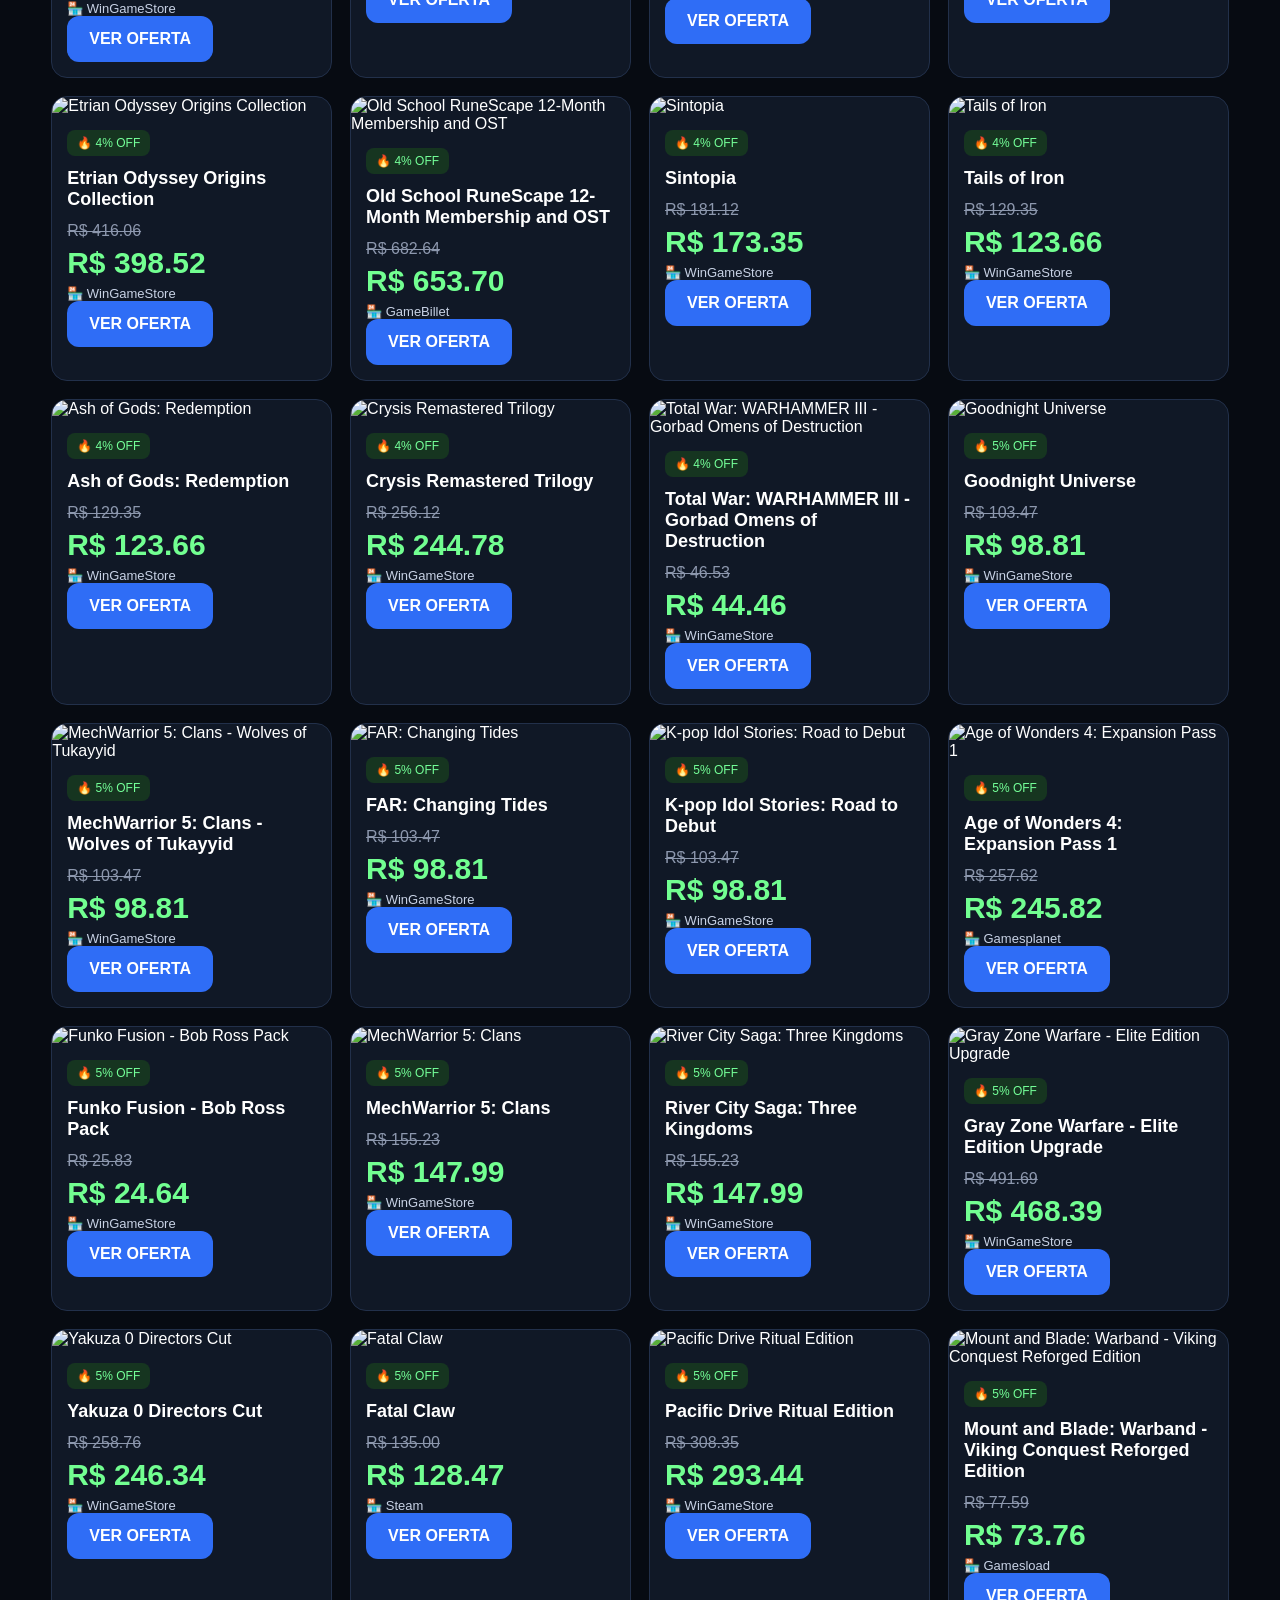
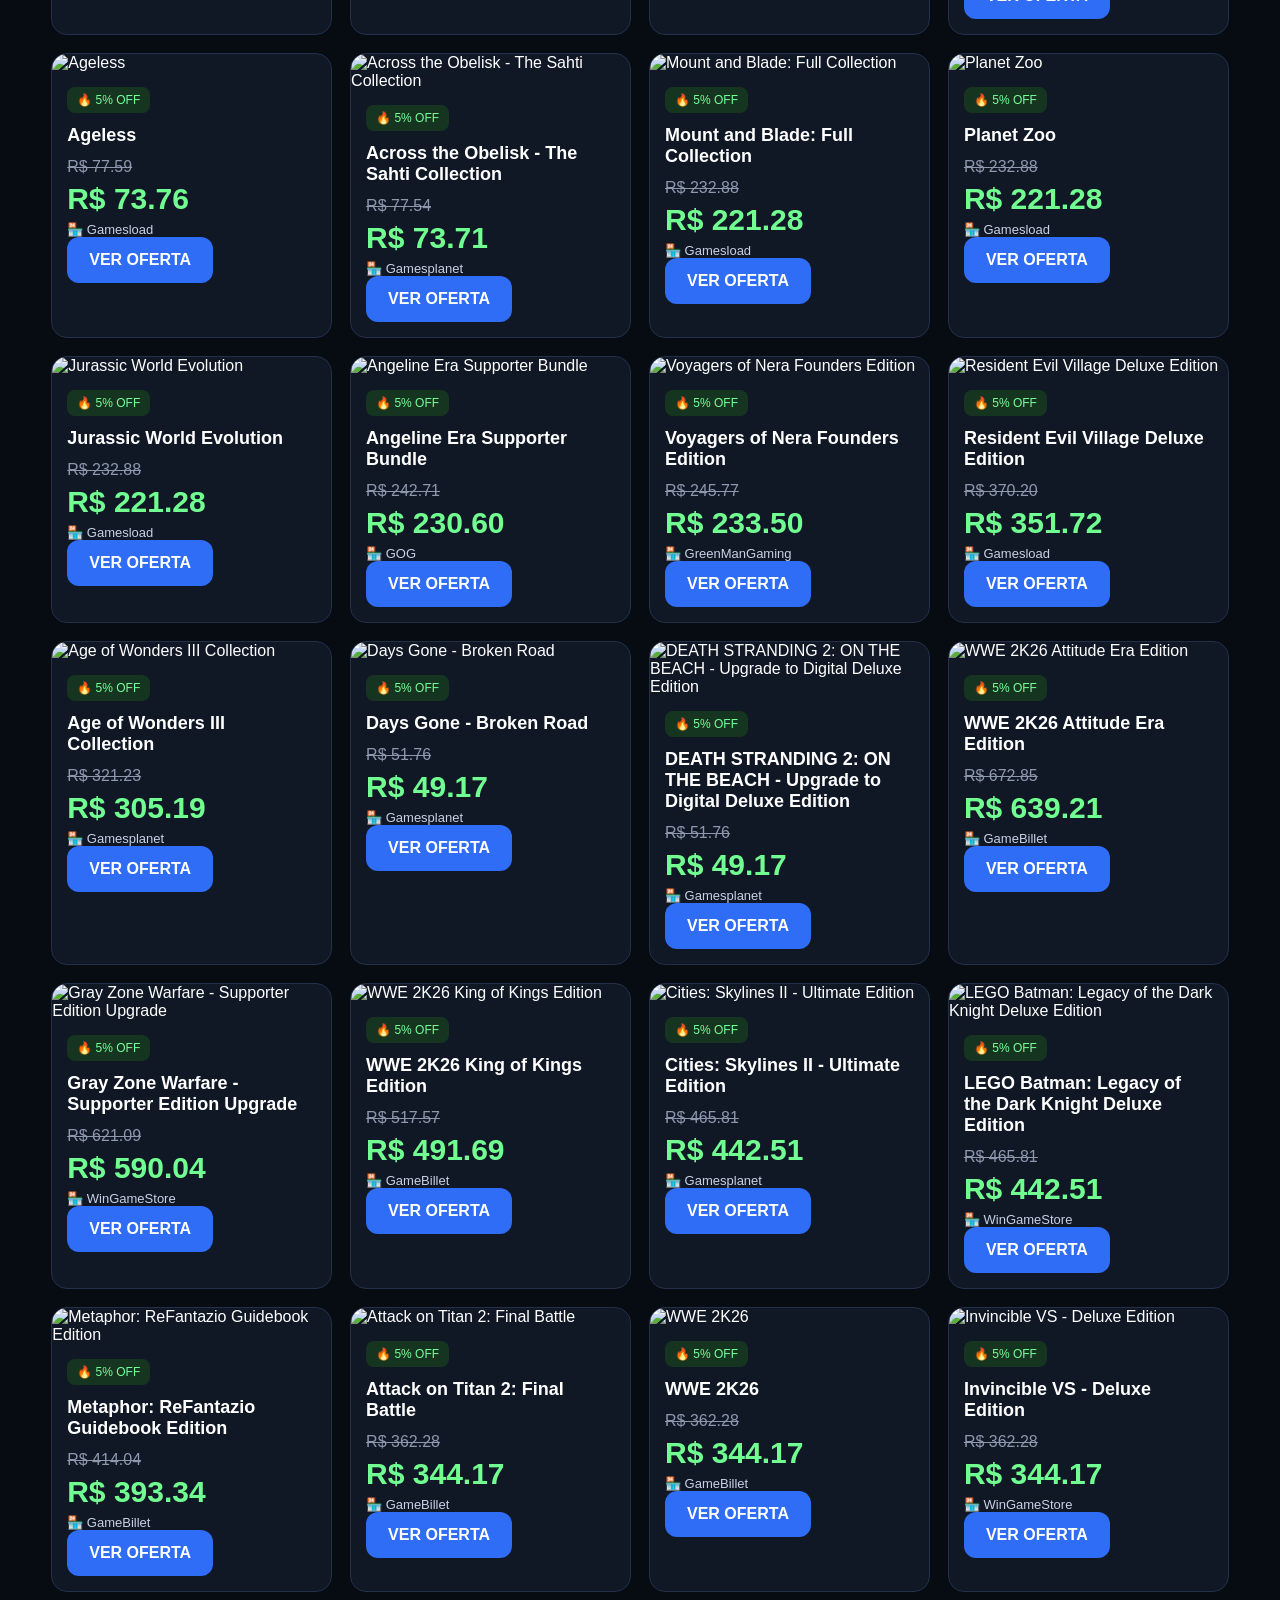
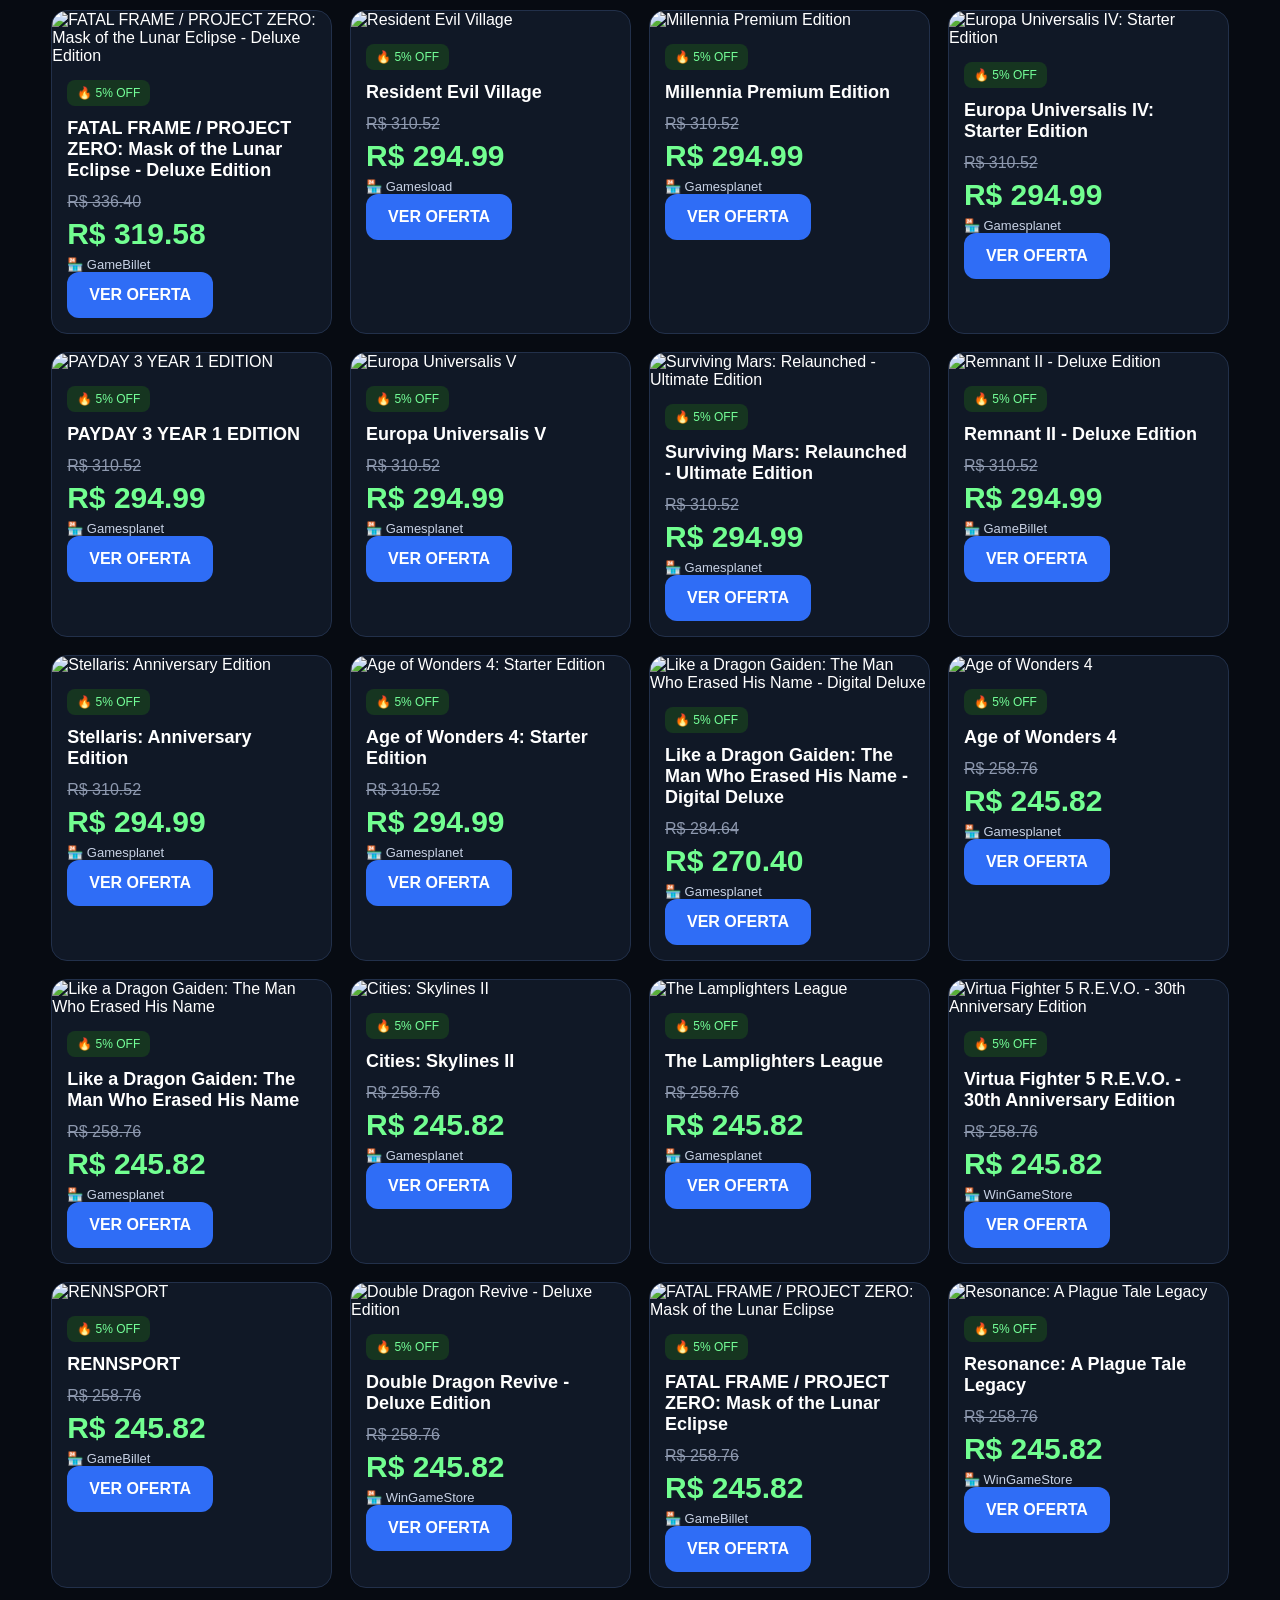
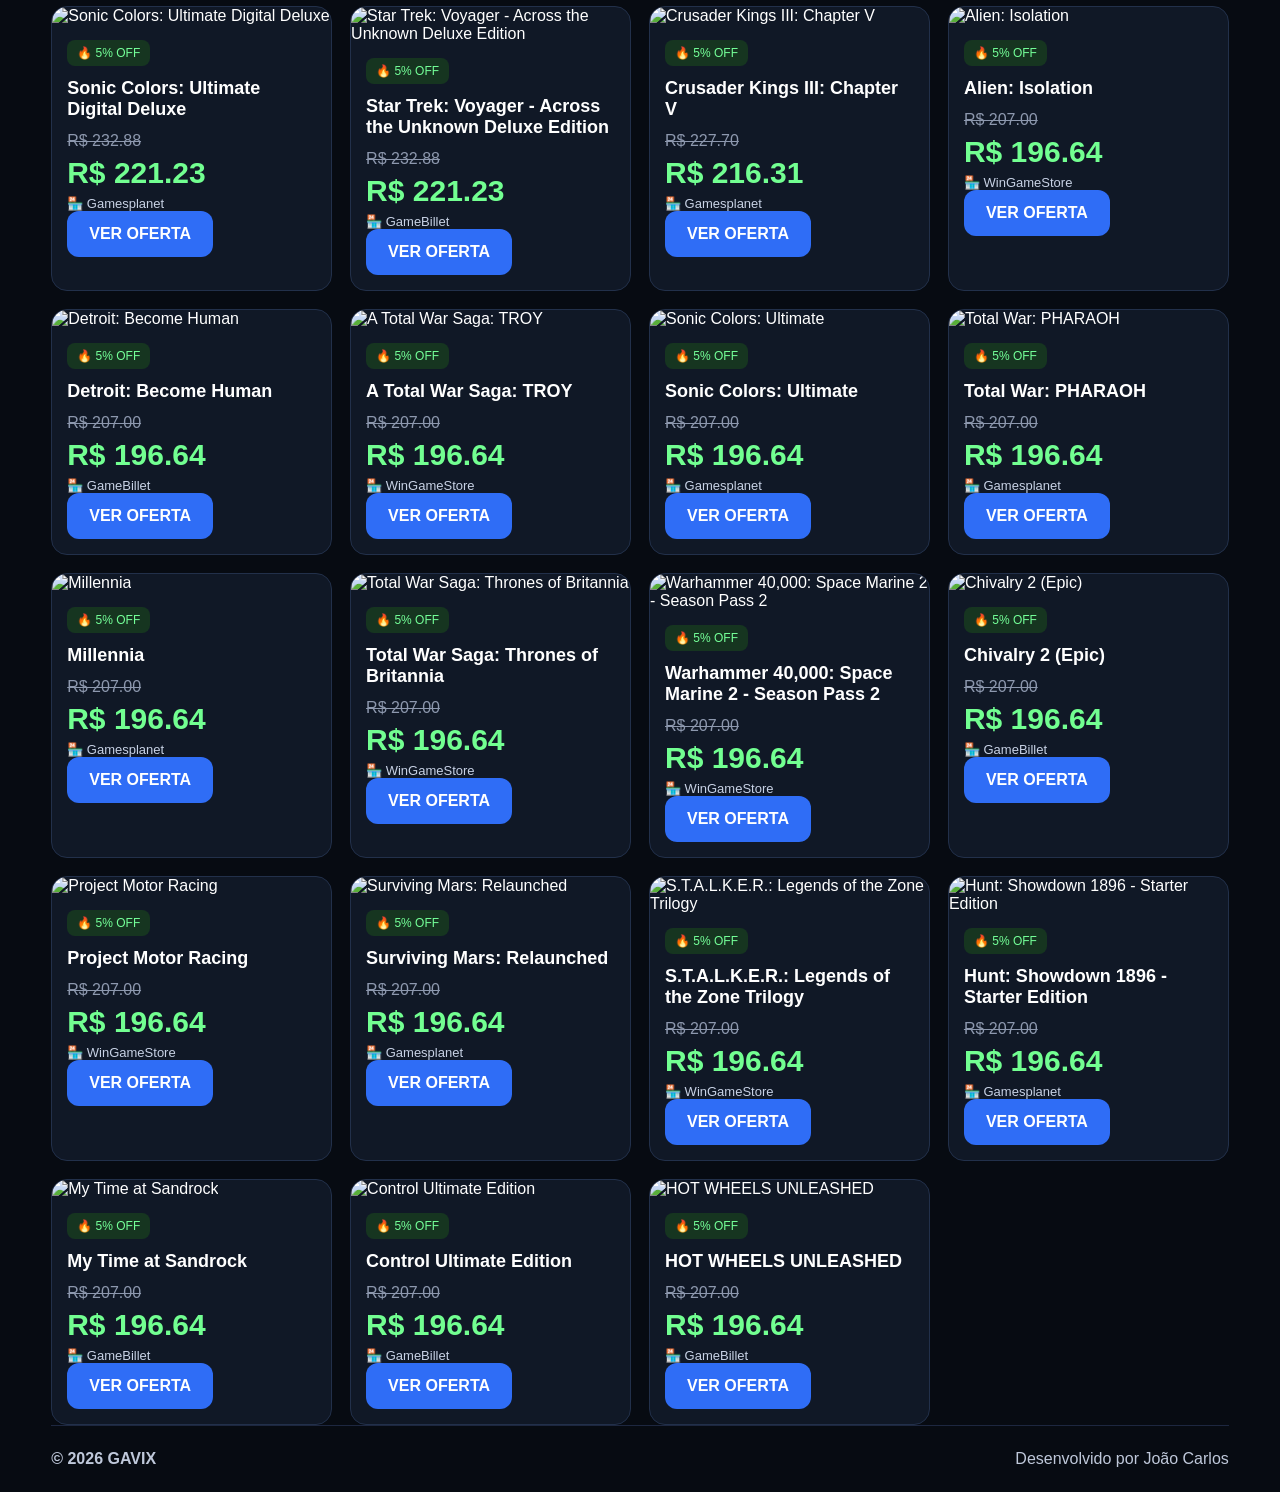
==== commit 24620eb9: "V10 - Carrossel e categorias" ====
--- a/index.html
+++ b/index.html
@@ -1,11 +1,10 @@
-
 <!DOCTYPE html>
 <html lang="pt-BR">
 <head>
-  <meta charset="UTF-8">
-  <meta name="viewport" content="width=device-width, initial-scale=1.0">
-  <title>GAVIX | Promoções de Jogos</title>
-  <link rel="stylesheet" href="style.css">
+<meta charset="UTF-8">
+<meta name="viewport" content="width=device-width, initial-scale=1.0">
+<title>GAVIX | Promoções de Jogos</title>
+<link rel="stylesheet" href="style.css">
 </head>
 
 <body>
@@ -16,161 +15,135 @@
     <a href="index.html" class="logo">GAVIX</a>
 
     <nav>
-      <a href="#ofertas">Início</a>
+      <a href="#ofertas">Ofertas</a>
+      <a href="#categorias">Categorias</a>
       <a href="#top10">Top 10</a>
-      <a href="#lojas">Lojas</a>
-      <a href="#sobre">Sobre</a>
     </nav>
 
     <div class="search-top">
-      <input id="campo-pesquisa-topo" type="text" placeholder="Buscar jogo...">
+      <input id="campo-pesquisa-topo" placeholder="Pesquisar jogo...">
     </div>
 
   </div>
 </header>
 
 <section class="hero">
-  <div class="container hero-grid">
 
-    <div>
+  <div class="container">
 
-      <span class="tag">🎮 PROMOÇÕES DIÁRIAS</span>
+    <span class="tag">🎮 GAVIX V10</span>
 
-      <h1>
-        Os melhores jogos pelos
-        <span>menores preços</span>
-      </h1>
+    <h1>As melhores promoções de jogos para PC</h1>
 
-      <p>
-        Ofertas atualizadas todos os dias com os melhores descontos para PC.
+    <p>
+      Steam • Nuuvem • Epic Games • GOG
+    </p>
+
+  </div>
+
+</section>
+
+<!-- CARROSSEL -->
+<section class="container">
+
+  <div class="carousel" id="carousel">
+
+    <div class="carousel-image">
+      <img id="carousel-img" src="" alt="">
+    </div>
+
+    <div class="carousel-info">
+
+      <span class="carousel-tag">
+        JOGO EM DESTAQUE
+      </span>
+
+      <h2 id="carousel-title">
+        Carregando...
+      </h2>
+
+      <p id="carousel-desc">
+        Carregando promoção...
       </p>
 
-      <a href="#ofertas" class="btn">
-        VER TODAS AS OFERTAS
-      </a>
-
-    </div>
-
-    <div class="status-box">
-
-      <div class="status-dot"></div>
-
-      <div>
-        <strong>GAVIX ATUALIZADO</strong>
-        <p id="status-gavix">Carregando...</p>
+      <div id="carousel-price" class="carousel-price">
+        R$ 0,00
       </div>
 
-    </div>
-
-  </div>
-</section>
-
-<main class="container">
-
-  <section class="banner">
-
-    <img id="banner-imagem" src="" alt="Banner">
-
-    <div class="banner-info">
-
-      <span class="tag-small">🔥 MAIOR DESCONTO</span>
-
-      <h2 id="banner-titulo">Carregando...</h2>
-
-      <p id="banner-descricao"></p>
-
-      <div class="banner-price" id="banner-preco"></div>
-
-      <a id="banner-botao" href="#" class="btn">
+      <a id="carousel-btn" class="btn" href="#">
         VER OFERTA →
       </a>
 
     </div>
 
-  </section>
+  </div>
 
-  <section id="top10">
+</section>
 
-    <div class="title-row">
-      <h2>🏆 Top 10 Descontos</h2>
-    </div>
+<!-- CATEGORIAS -->
+<section id="categorias" class="container">
 
-    <div id="top10-lista"></div>
+  <div class="title-row">
+    <h2>🏷️ Categorias</h2>
+  </div>
 
-  </section>
+  <div class="category-grid">
 
-  <section id="ofertas">
+    <button class="cat active" data-cat="Todos">Todos</button>
+    <button class="cat" data-cat="RPG">RPG</button>
+    <button class="cat" data-cat="FPS">FPS</button>
+    <button class="cat" data-cat="Ação">Ação</button>
+    <button class="cat" data-cat="Corrida">Corrida</button>
+    <button class="cat" data-cat="Terror">Terror</button>
 
-    <div class="title-row">
+  </div>
 
-      <h2>🎮 Todas as Ofertas</h2>
+</section>
 
-      <span id="contador-ofertas">0 ofertas</span>
+<!-- TOP 10 -->
+<section id="top10" class="container">
 
-    </div>
+  <div class="title-row">
+    <h2>🏆 Top 10 Descontos</h2>
+  </div>
 
-    <div class="filtros">
+  <div id="top10-lista"></div>
 
-      <input id="campo-pesquisa" type="text" placeholder="Pesquisar jogo...">
+</section>
 
-      <select id="filtro-loja">
-        <option value="todas">Todas as lojas</option>
-      </select>
+<!-- OFERTAS -->
+<section id="ofertas" class="container">
 
-      <select id="ordenacao">
-        <option value="desconto">Maior desconto</option>
-        <option value="menor-preco">Menor preço</option>
-        <option value="maior-preco">Maior preço</option>
-        <option value="nome">A-Z</option>
-      </select>
+  <div class="title-row">
 
-    </div>
+    <h2>🔥 Todas as Ofertas</h2>
 
-    <div id="lista-ofertas" class="grid"></div>
+    <span id="contador-ofertas">
+      179 ofertas
+    </span>
 
-  </section>
+  </div>
 
-  <section id="lojas">
+  <div class="filtros">
 
-    <div class="title-row">
-      <h2>🏪 Lojas em Destaque</h2>
-    </div>
+    <input id="campo-pesquisa" placeholder="Pesquisar jogo...">
 
-    <div id="lista-lojas" class="stores"></div>
+    <select id="filtro-loja">
+      <option value="todas">Todas as lojas</option>
+    </select>
 
-  </section>
+    <select id="ordenacao">
+      <option value="desconto">Maior desconto</option>
+      <option value="menor-preco">Menor preço</option>
+      <option value="maior-preco">Maior preço</option>
+      <option value="nome">A-Z</option>
+    </select>
 
-  <section id="sobre" class="about">
+  </div>
 
-    <h2>Sobre o GAVIX</h2>
+  <div id="lista-ofertas" class="grid"></div>
 
-    <p>
-      O GAVIX reúne promoções reais de jogos em um único lugar, trazendo preços atualizados,
-      descontos e links para as lojas oficiais.
-    </p>
-
-    <div class="about-grid">
-
-      <div class="info-card">
-        <h3>⚡ Atualização diária</h3>
-        <p>Novas ofertas automaticamente.</p>
-      </div>
-
-      <div class="info-card">
-        <h3>💰 Economia</h3>
-        <p>Selecionamos os maiores descontos.</p>
-      </div>
-
-      <div class="info-card">
-        <h3>🆓 Gratuito</h3>
-        <p>O Gavix sempre será gratuito.</p>
-      </div>
-
-    </div>
-
-  </section>
-
-</main>
+</section>
 
 <footer>
 
@@ -178,7 +151,7 @@
 
     <strong>© 2026 GAVIX</strong>
 
-    <span>Feito para gamers.</span>
+    <span>Desenvolvido por João Carlos</span>
 
   </div>
 
--- a/style.css
+++ b/style.css
@@ -1,3 +1,7 @@
+/* ==========================================
+   GAVIX - STYLE DEFINITIVO
+========================================== */
+
 *{
     margin:0;
     padding:0;
@@ -19,37 +23,35 @@
 /* NAVBAR */
 
 .header{
+    background:#0d1320;
+    border-bottom:1px solid #1d2740;
     position:sticky;
     top:0;
     z-index:999;
-    background:#0d1320;
-    border-bottom:1px solid #1b2333;
 }
 
 .nav{
     height:78px;
     display:flex;
     align-items:center;
-    gap:40px;
+    gap:30px;
 }
 
 .logo{
-    font-size:42px;
-    font-weight:900;
     color:#fff;
     text-decoration:none;
-    letter-spacing:1px;
+    font-size:40px;
+    font-weight:900;
 }
 
 nav{
     display:flex;
-    gap:24px;
+    gap:22px;
 }
 
 nav a{
-    color:#d4d8e5;
+    color:#d3d9e8;
     text-decoration:none;
-    font-weight:600;
 }
 
 nav a:hover{
@@ -61,18 +63,18 @@
 }
 
 .search-top input{
-    width:280px;
-    padding:12px 16px;
+    width:260px;
+    padding:12px 15px;
+    border-radius:12px;
+    border:1px solid #243149;
     background:#111827;
     color:#fff;
-    border:1px solid #243149;
-    border-radius:12px;
 }
 
 /* HERO */
 
 .hero{
-    background:linear-gradient(90deg,#10192b,#1e2f55);
+    background:linear-gradient(90deg,#10192b,#1f3158);
     padding:70px 0;
 }
 
@@ -86,16 +88,15 @@
 .tag{
     display:inline-block;
     background:#23428d;
-    color:#cfe0ff;
+    color:#d7e5ff;
     padding:8px 14px;
     border-radius:999px;
     font-size:12px;
-    font-weight:700;
     margin-bottom:18px;
 }
 
 .hero h1{
-    font-size:58px;
+    font-size:56px;
     line-height:1.1;
     margin-bottom:18px;
 }
@@ -105,10 +106,9 @@
 }
 
 .hero p{
-    color:#d0d7e8;
-    font-size:19px;
-    margin-bottom:30px;
-    max-width:600px;
+    color:#c9d2e5;
+    font-size:18px;
+    margin-bottom:28px;
 }
 
 .btn{
@@ -116,32 +116,31 @@
     background:#2f6df6;
     color:#fff;
     text-decoration:none;
-    padding:14px 24px;
+    padding:14px 22px;
     border-radius:12px;
     font-weight:700;
-    transition:.2s;
 }
 
 .btn:hover{
-    background:#4784ff;
+    background:#4b86ff;
 }
 
 .status-box{
     background:#0f1625;
     border:1px solid #243149;
     border-radius:18px;
-    padding:24px;
-    display:flex;
-    gap:16px;
-    align-items:center;
+    padding:22px;
+    display:flex;
+    align-items:center;
+    gap:15px;
 }
 
 .status-dot{
     width:18px;
     height:18px;
     border-radius:50%;
-    background:#36ff72;
-    box-shadow:0 0 15px #36ff72;
+    background:#39ff73;
+    box-shadow:0 0 12px #39ff73;
 }
 
 /* BANNER */
@@ -150,9 +149,9 @@
     margin:45px 0;
     display:grid;
     grid-template-columns:2fr 1fr;
-    gap:28px;
-    background:#0f1625;
-    border:1px solid #202b42;
+    gap:25px;
+    background:#101826;
+    border:1px solid #22304a;
     border-radius:20px;
     padding:22px;
 }
@@ -171,26 +170,24 @@
 }
 
 .tag-small{
-    color:#78b2ff;
+    color:#8bb6ff;
     font-size:13px;
-    font-weight:700;
 }
 
 .banner-info h2{
-    font-size:42px;
-    margin:12px 0;
+    font-size:40px;
+    margin:10px 0;
 }
 
 .banner-info p{
-    color:#d4dbeb;
-    margin-bottom:18px;
+    color:#c9d2e5;
 }
 
 .banner-price{
+    color:#72ff91;
     font-size:42px;
     font-weight:900;
-    color:#71ff8d;
-    margin-bottom:22px;
+    margin:18px 0;
 }
 
 /* TITLES */
@@ -210,20 +207,13 @@
 }
 
 .top-item{
-    display:flex;
-    align-items:center;
-    gap:14px;
-    background:#0f1625;
-    border:1px solid #1d2740;
+    background:#101826;
+    border:1px solid #22304a;
     border-radius:14px;
     padding:12px;
-}
-
-.top-item img{
-    width:90px;
-    height:50px;
-    object-fit:cover;
-    border-radius:8px;
+    display:flex;
+    align-items:center;
+    gap:14px;
 }
 
 .top-rank{
@@ -232,9 +222,16 @@
     border-radius:50%;
     background:#243149;
     display:flex;
+    align-items:center;
     justify-content:center;
-    align-items:center;
     font-weight:800;
+}
+
+.top-item img{
+    width:90px;
+    height:50px;
+    border-radius:8px;
+    object-fit:cover;
 }
 
 .top-info{
@@ -253,14 +250,14 @@
     display:grid;
     grid-template-columns:2fr 1fr 1fr;
     gap:12px;
-    margin-bottom:24px;
+    margin-bottom:25px;
 }
 
 .filtros input,
 .filtros select{
     background:#101826;
+    color:#fff;
     border:1px solid #243149;
-    color:#fff;
     padding:13px;
     border-radius:10px;
 }
@@ -275,14 +272,14 @@
 
 .card{
     background:#101826;
-    border:1px solid #1f2a42;
+    border:1px solid #22304a;
     border-radius:16px;
     overflow:hidden;
-    transition:.25s;
+    transition:.2s;
 }
 
 .card:hover{
-    transform:translateY(-6px);
+    transform:translateY(-5px);
     border-color:#4f8cff;
 }
 
@@ -298,12 +295,11 @@
 
 .discount{
     display:inline-block;
-    background:#14351f;
-    color:#73ff98;
-    padding:6px 9px;
+    background:#163520;
+    color:#74ff98;
+    padding:6px 10px;
     border-radius:8px;
     font-size:12px;
-    font-weight:700;
 }
 
 .card h3{
@@ -324,15 +320,8 @@
 }
 
 .store{
-    color:#c7d0e2;
+    color:#c8d2e5;
     font-size:13px;
-    margin-top:6px;
-}
-
-.card .btn{
-    width:100%;
-    text-align:center;
-    margin-top:14px;
 }
 
 /* LOJAS */
@@ -345,16 +334,12 @@
 
 .store-box{
     background:#101826;
-    border:1px solid #1f2a42;
+    border:1px solid #22304a;
     border-radius:14px;
     padding:18px;
     text-align:center;
 }
 
-.store-box h3{
-    margin-top:10px;
-}
-
 /* SOBRE */
 
 .about{
@@ -362,9 +347,9 @@
 }
 
 .about p{
-    color:#c8d0e2;
+    color:#c8d2e5;
     margin:16px 0 28px;
-    line-height:1.7;
+    line-height:1.8;
 }
 
 .about-grid{
@@ -375,31 +360,178 @@
 
 .info-card{
     background:#101826;
-    border:1px solid #1f2a42;
+    border:1px solid #22304a;
     border-radius:16px;
     padding:22px;
 }
 
-.info-card h3{
-    margin-bottom:10px;
-}
-
 /* FOOTER */
 
 .footer{
-    border-top:1px solid #1c2434;
+    border-top:1px solid #1d2740;
     padding:24px 0;
     display:flex;
     justify-content:space-between;
-    color:#bfc7da;
+    color:#bfc8da;
+}
+
+/* ==========================================
+   GAME PAGE
+========================================== */
+
+.game-hero{
+    display:grid;
+    grid-template-columns:420px 1fr;
+    gap:40px;
+    margin:45px 0;
+    align-items:center;
+}
+
+.game-cover{
+    border-radius:18px;
+    overflow:hidden;
+    border:1px solid #22304a;
+}
+
+.game-cover img{
+    width:100%;
+    aspect-ratio:3/4;
+    object-fit:cover;
+    display:block;
+}
+
+.game-content{
+    display:flex;
+    flex-direction:column;
+    gap:14px;
+}
+
+.game-badge{
+    width:max-content;
+    background:#1c2f55;
+    color:#9fc3ff;
+    padding:8px 14px;
+    border-radius:999px;
+}
+
+.game-content h1{
+    font-size:48px;
+}
+
+.game-price-old{
+    color:#8d98ae;
+    text-decoration:line-through;
+}
+
+.game-price{
+    color:#72ff91;
+    font-size:54px;
+    font-weight:900;
+}
+
+.buy-btn{
+    width:max-content;
+    background:#2f6df6;
+    color:#fff;
+    text-decoration:none;
+    padding:16px 28px;
+    border-radius:12px;
+    font-weight:700;
+}
+
+/* TAGS */
+
+.tags{
+    display:flex;
+    flex-wrap:wrap;
+    gap:10px;
+    margin:18px 0;
+}
+
+.tag-item{
+    background:#18233b;
+    color:#8db7ff;
+    padding:10px 15px;
+    border-radius:999px;
+    border:1px solid #29406d;
+}
+
+/* SCORE */
+
+.score-box{
+    background:#101826;
+    border:1px solid #22304a;
+    border-radius:18px;
+    padding:24px;
+    display:flex;
+    align-items:center;
+    gap:24px;
+}
+
+.score-circle{
+    width:100px;
+    height:100px;
+    border-radius:50%;
+    background:#2f6df6;
+    display:flex;
+    align-items:center;
+    justify-content:center;
+    font-size:34px;
+    font-weight:900;
+}
+
+/* GALERIA */
+
+.gallery-grid{
+    display:grid;
+    grid-template-columns:repeat(2,1fr);
+    gap:15px;
+}
+
+.gallery-grid img{
+    width:100%;
+    border-radius:12px;
+    aspect-ratio:16/9;
+    object-fit:cover;
+}
+
+/* SPECS */
+
+.spec-grid{
+    display:grid;
+    grid-template-columns:repeat(4,1fr);
+    gap:16px;
+}
+
+.spec-card{
+    background:#101826;
+    border:1px solid #22304a;
+    border-radius:16px;
+    padding:20px;
+}
+
+.spec-card span{
+    display:block;
+    color:#8fa1c1;
+    margin-bottom:8px;
+}
+
+.description{
+    margin:50px 0;
+}
+
+.description p{
+    color:#c9d2e5;
+    line-height:1.9;
 }
 
 /* RESPONSIVO */
 
-@media(max-width:950px){
+@media(max-width:900px){
 
 .hero-grid,
-.banner{
+.banner,
+.game-hero{
 grid-template-columns:1fr;
 }
 
@@ -407,20 +539,19 @@
 grid-template-columns:1fr;
 }
 
-.about-grid{
+.about-grid,
+.spec-grid,
+.gallery-grid{
 grid-template-columns:1fr;
 }
 
-nav{
-display:none;
-}
-
+nav,
 .search-top{
 display:none;
 }
 
 .hero h1{
-font-size:42px;
+font-size:40px;
 }
 
 .footer{
@@ -428,4 +559,106 @@
 gap:10px;
 }
 
+}/* ==========================================
+   GAVIX V10 - CARROSSEL E CATEGORIAS
+========================================== */
+
+.carousel{
+    margin:35px 0;
+    display:grid;
+    grid-template-columns:2fr 1fr;
+    gap:25px;
+    background:#101826;
+    border:1px solid #22304a;
+    border-radius:22px;
+    overflow:hidden;
+}
+
+.carousel-image img{
+    width:100%;
+    height:100%;
+    object-fit:cover;
+    display:block;
+}
+
+.carousel-info{
+    padding:28px;
+    display:flex;
+    flex-direction:column;
+    justify-content:center;
+}
+
+.carousel-tag{
+    color:#8db7ff;
+    font-size:13px;
+    font-weight:700;
+}
+
+.carousel-info h2{
+    font-size:36px;
+    margin:12px 0;
+}
+
+.carousel-info p{
+    color:#c7d0e2;
+    line-height:1.6;
+}
+
+.carousel-price{
+    font-size:42px;
+    color:#72ff91;
+    font-weight:900;
+    margin:18px 0;
+}
+
+/* CATEGORIAS */
+
+.category-grid{
+    display:flex;
+    flex-wrap:wrap;
+    gap:12px;
+    margin-bottom:30px;
+}
+
+.cat{
+    padding:12px 18px;
+    border-radius:999px;
+    border:1px solid #29406d;
+    background:#18233b;
+    color:#9dc3ff;
+    cursor:pointer;
+    font-weight:700;
+    transition:.2s;
+}
+
+.cat:hover{
+    background:#244377;
+}
+
+.cat.active{
+    background:#2f6df6;
+    color:#fff;
+    border-color:#2f6df6;
+}
+
+/* RESPONSIVO */
+
+@media(max-width:900px){
+
+.carousel{
+    grid-template-columns:1fr;
+}
+
+.carousel-info{
+    padding:20px;
+}
+
+.carousel-info h2{
+    font-size:28px;
+}
+
+.category-grid{
+    justify-content:center;
+}
+
 }
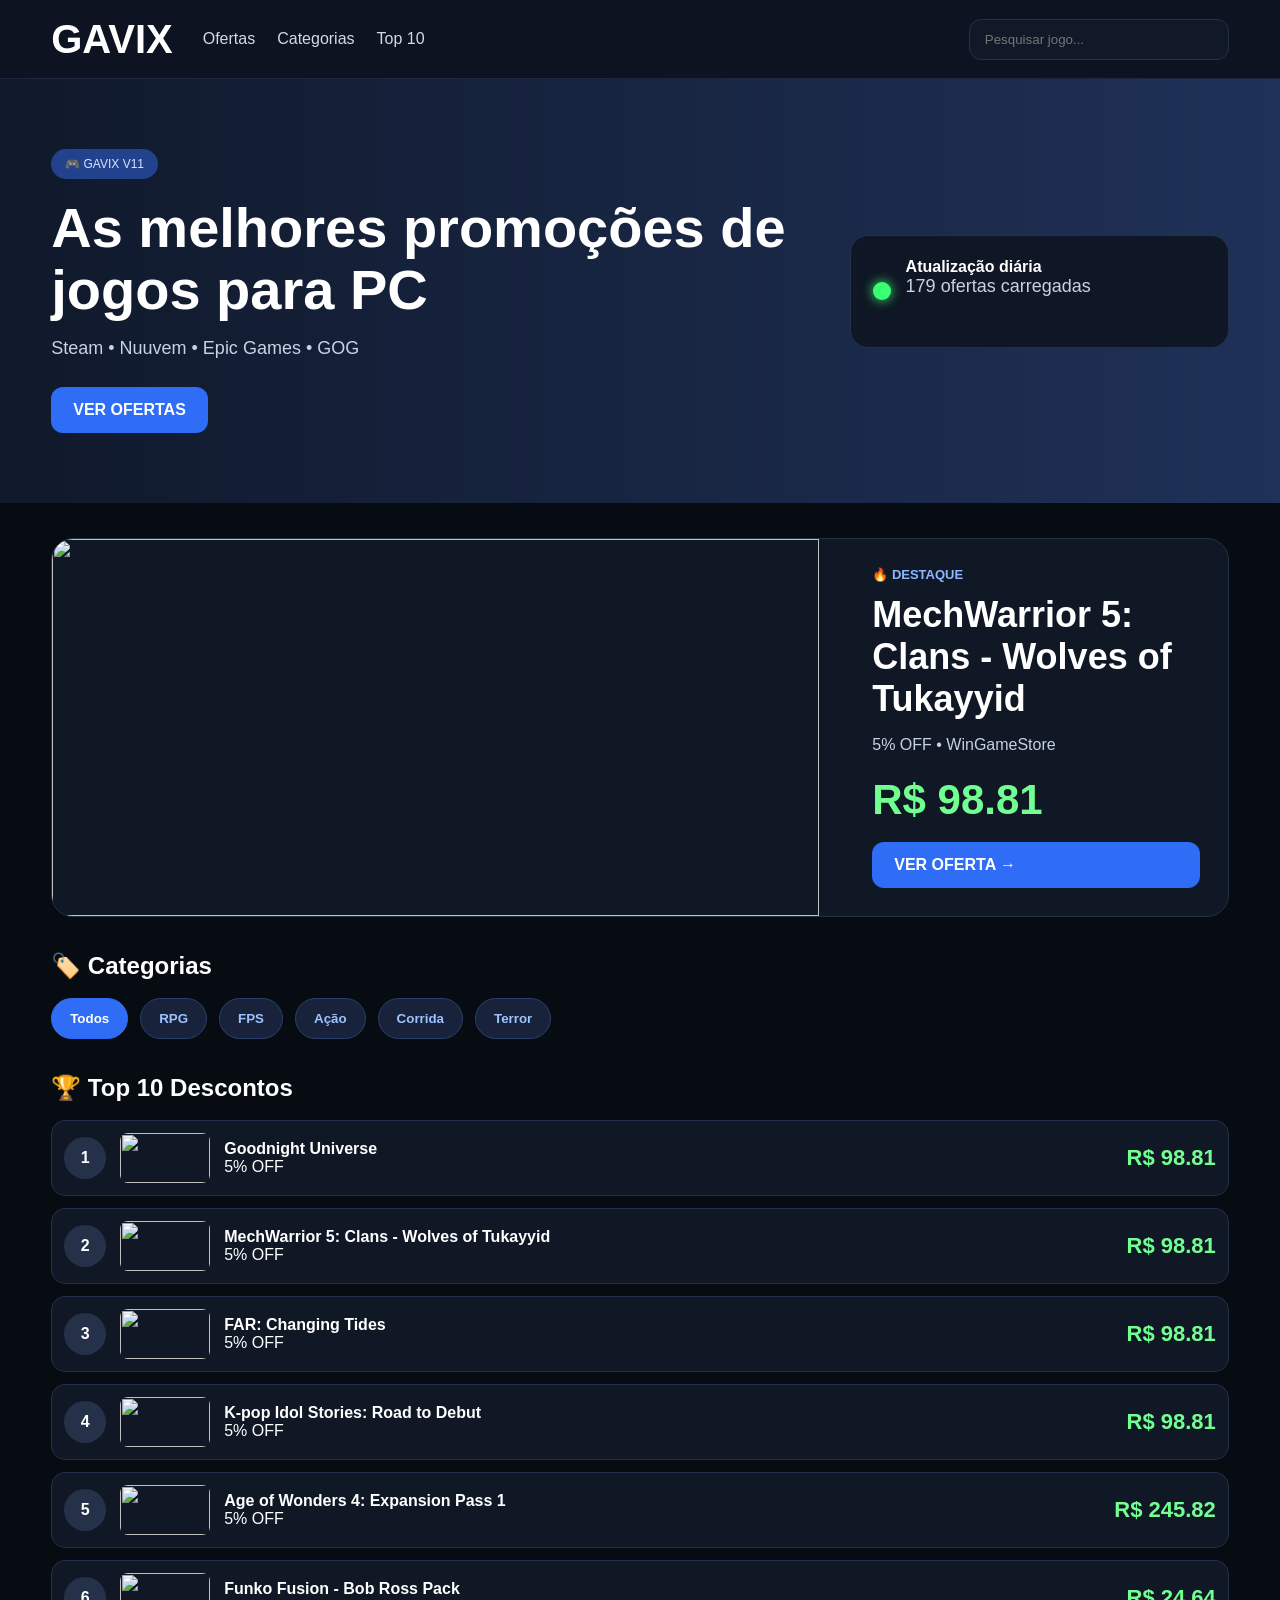
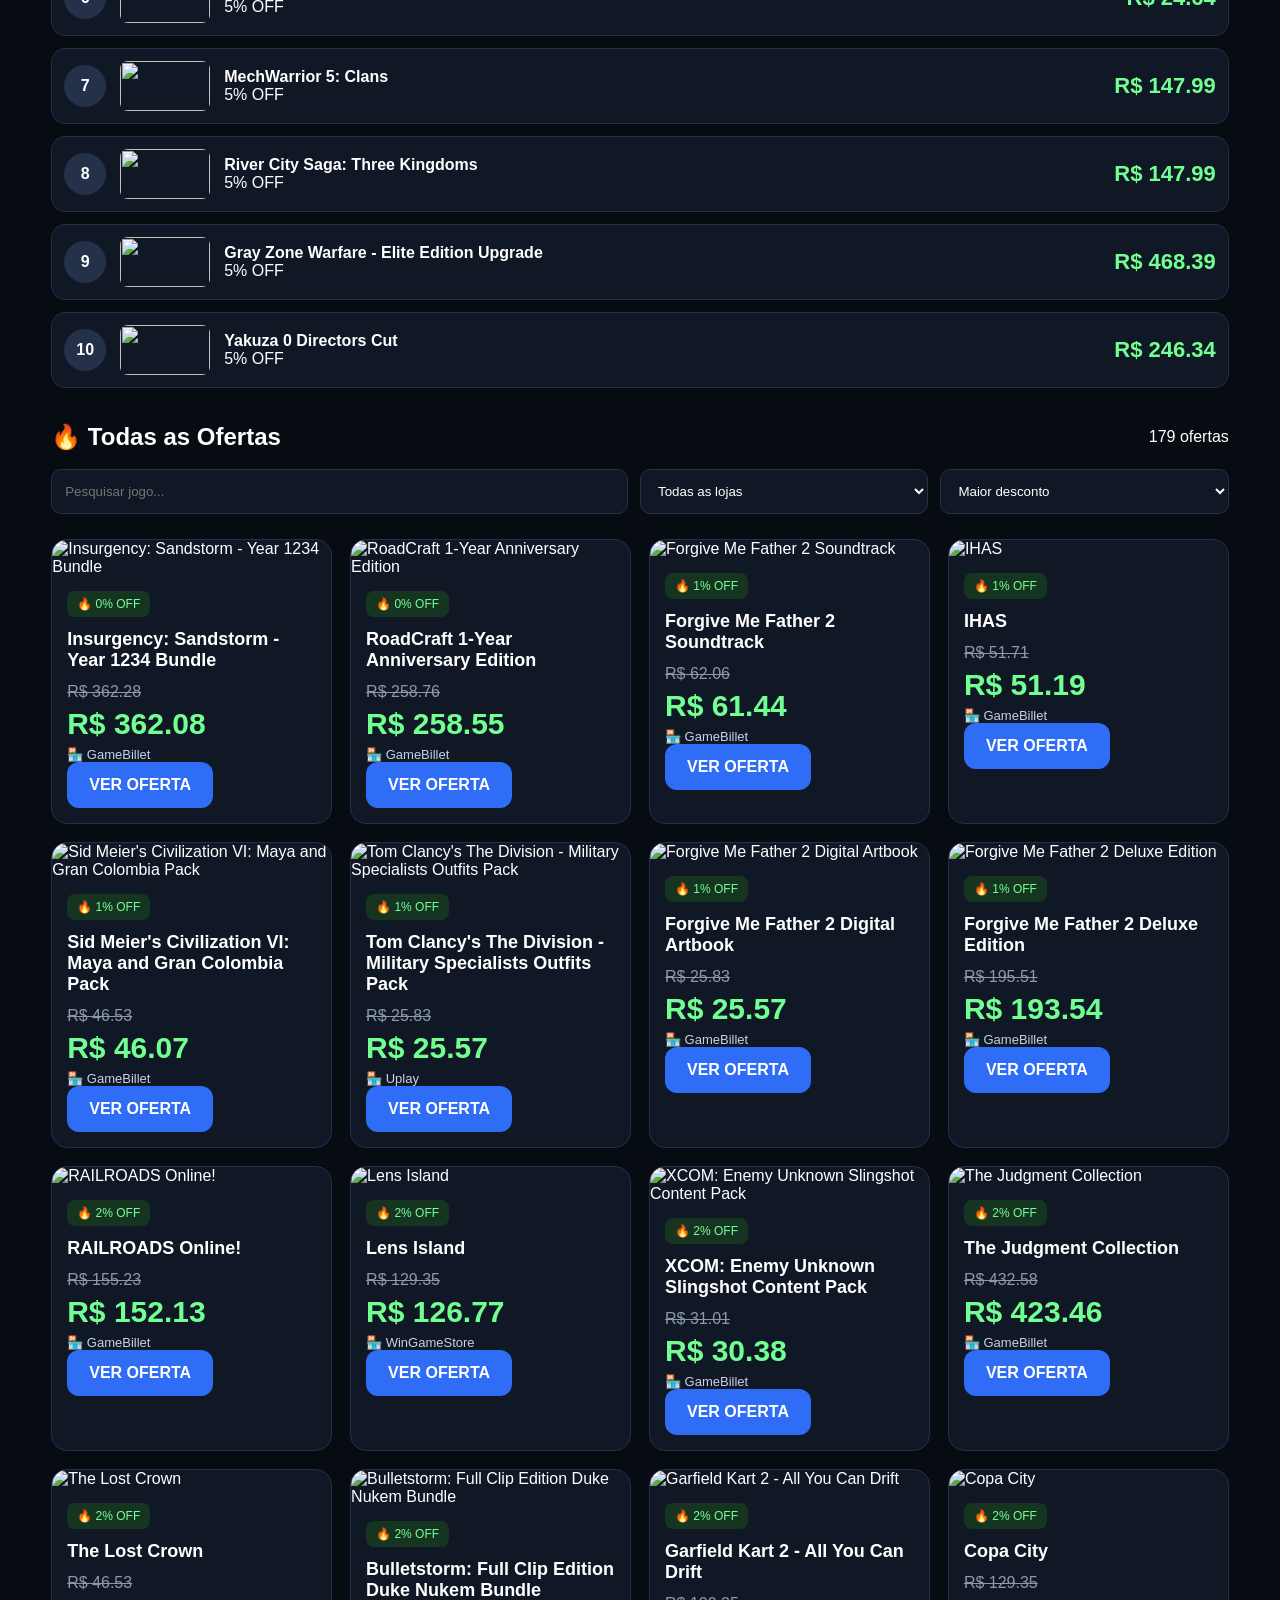
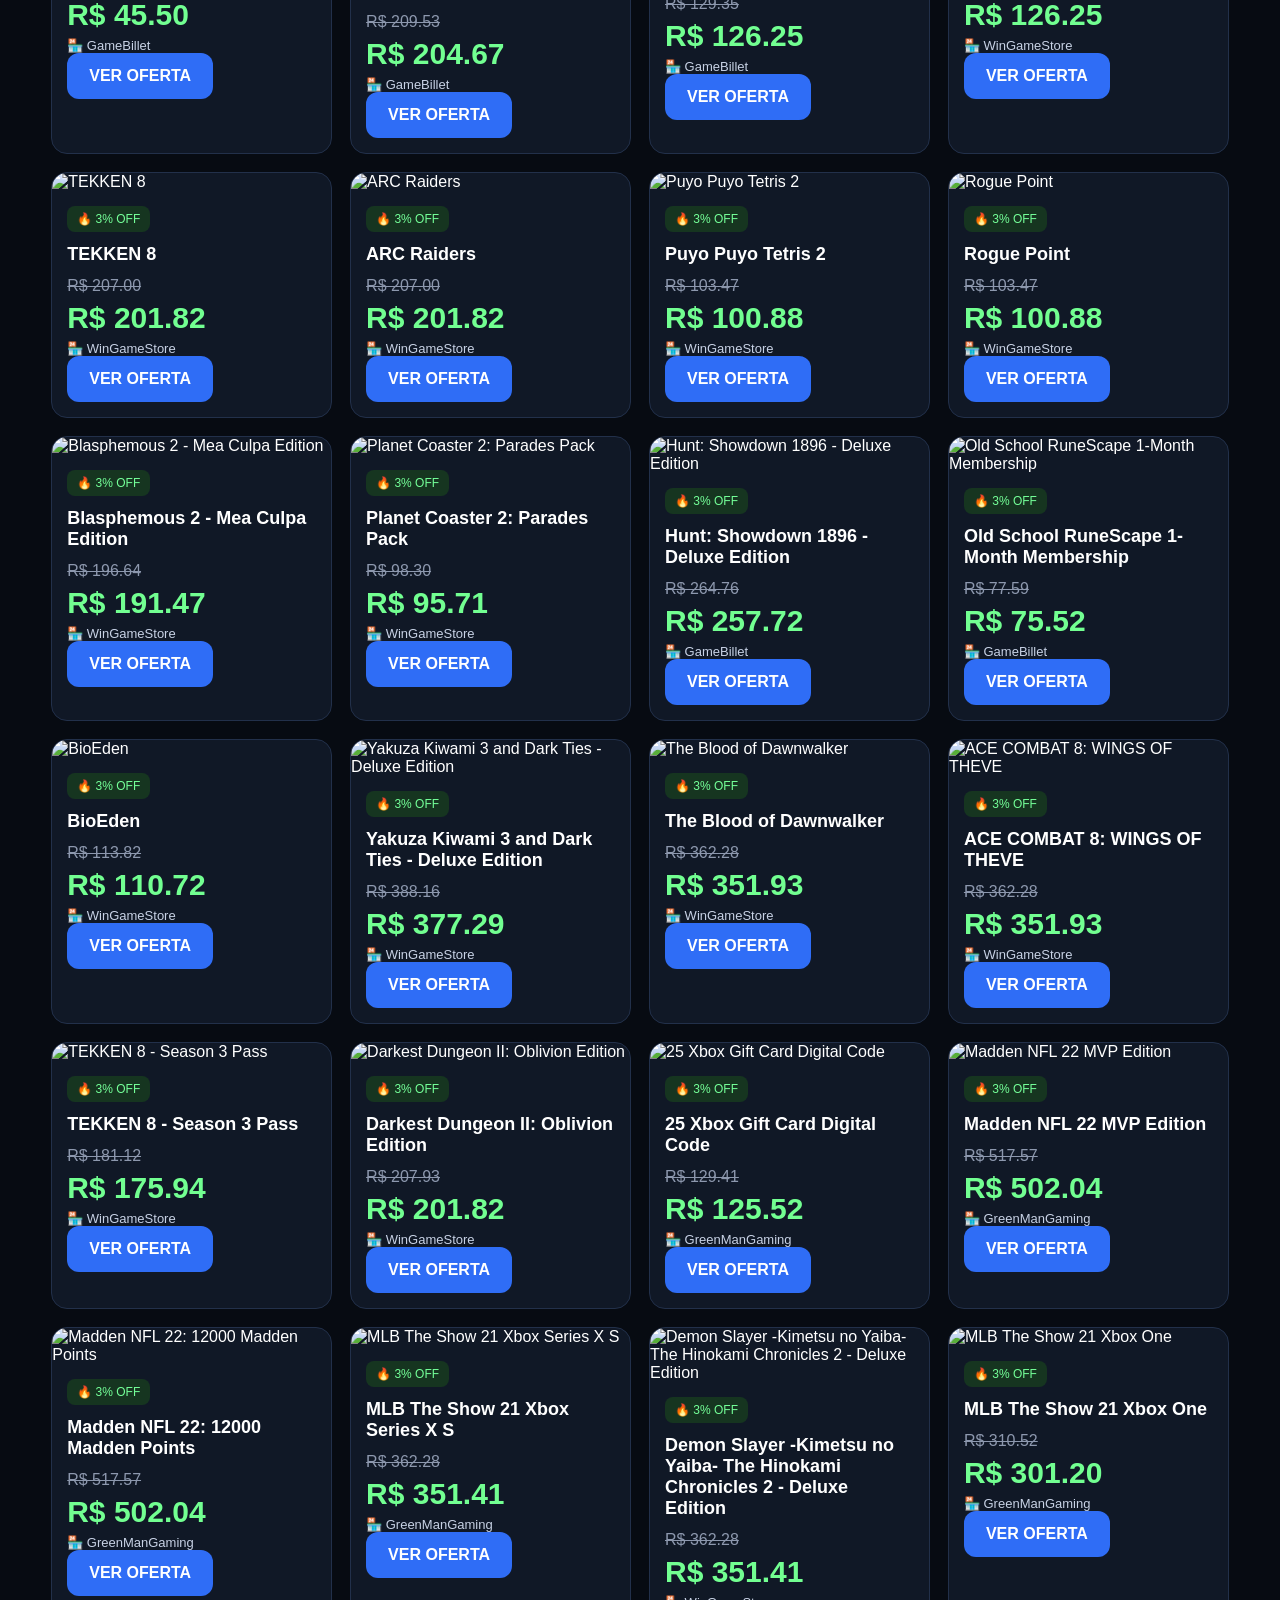
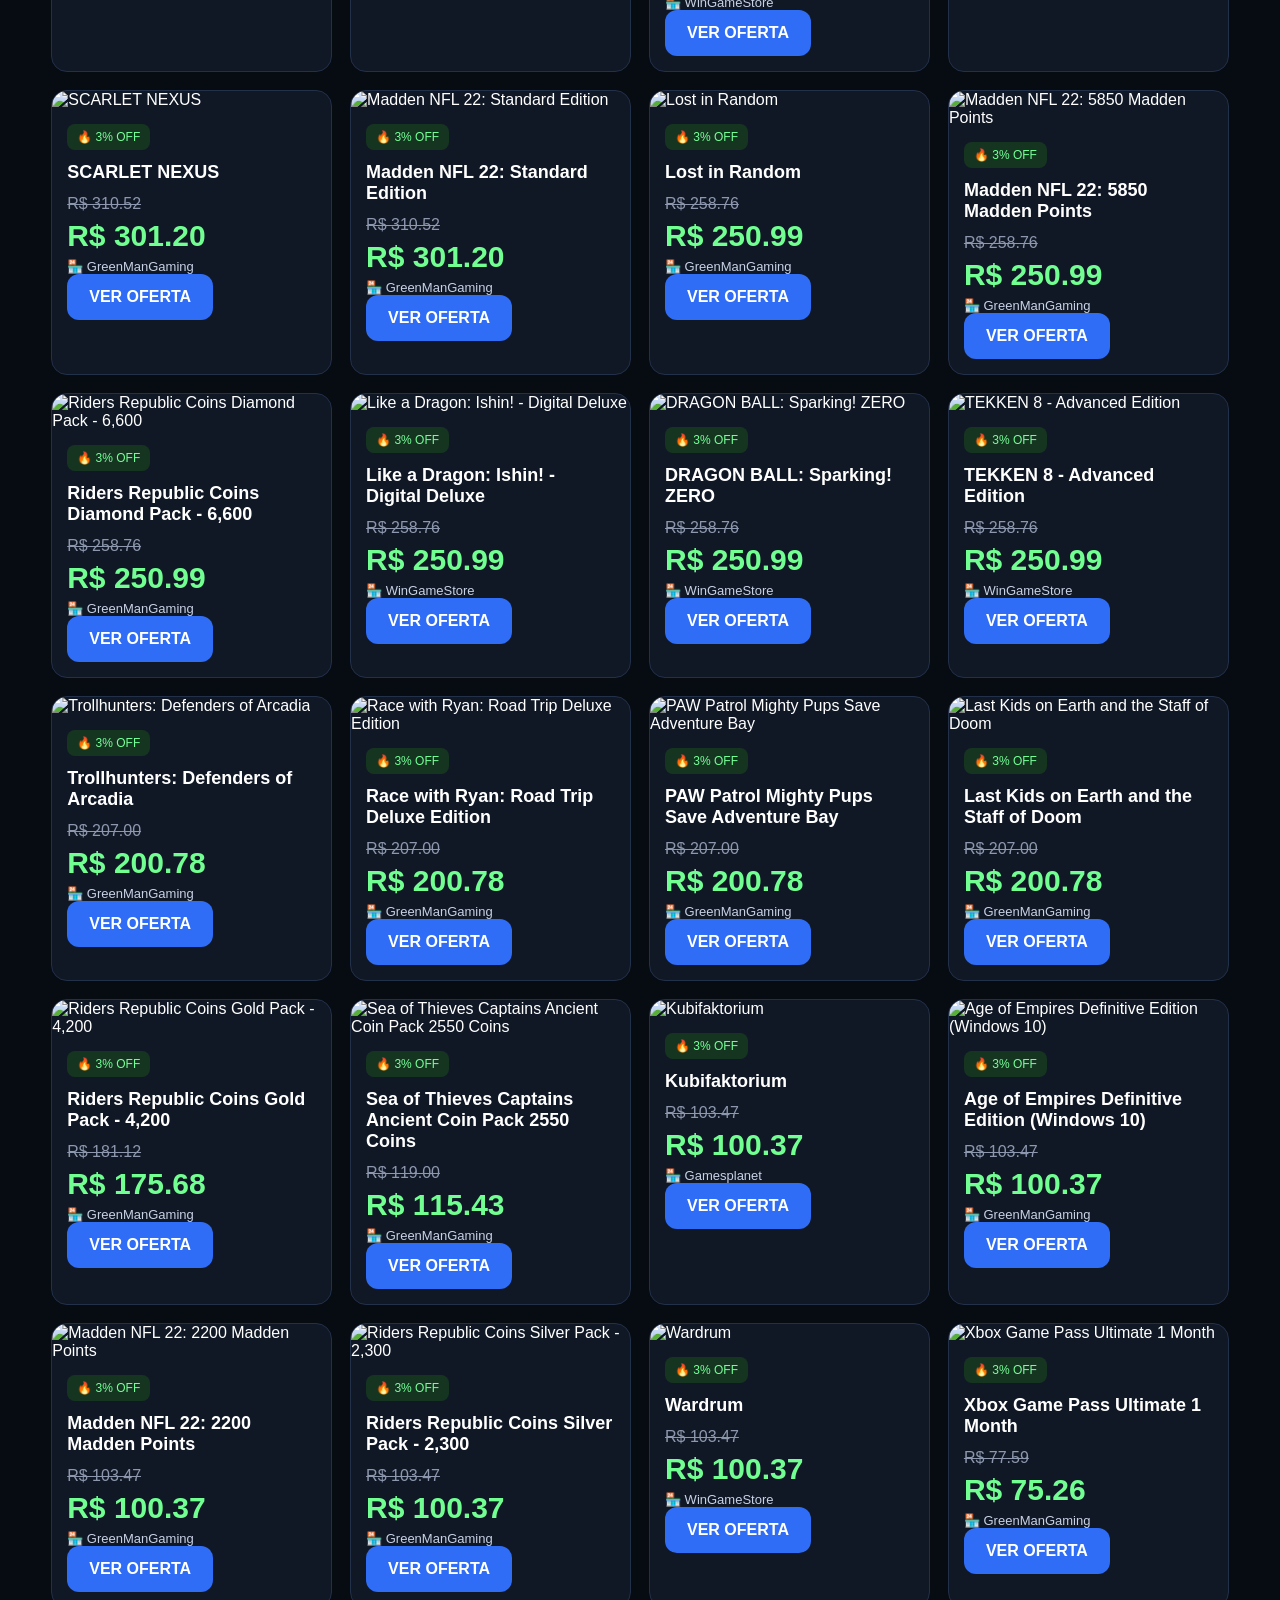
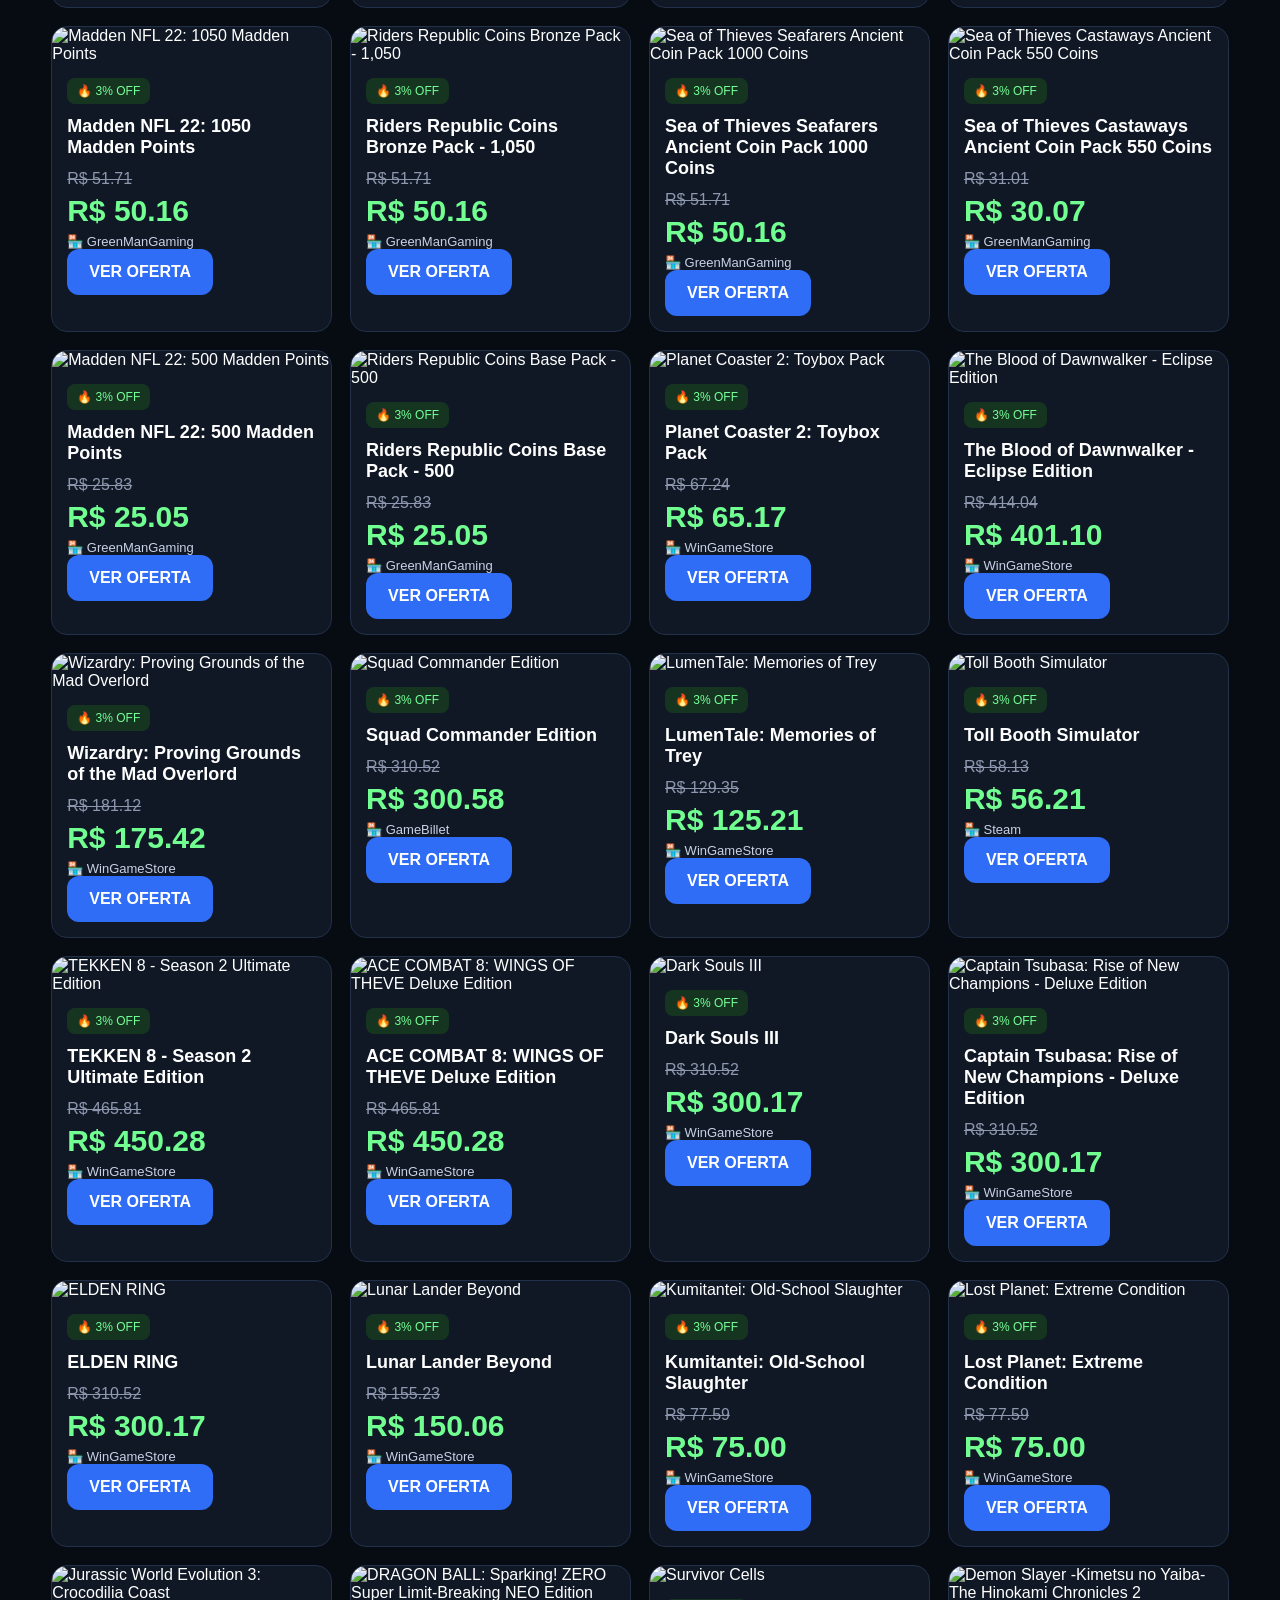
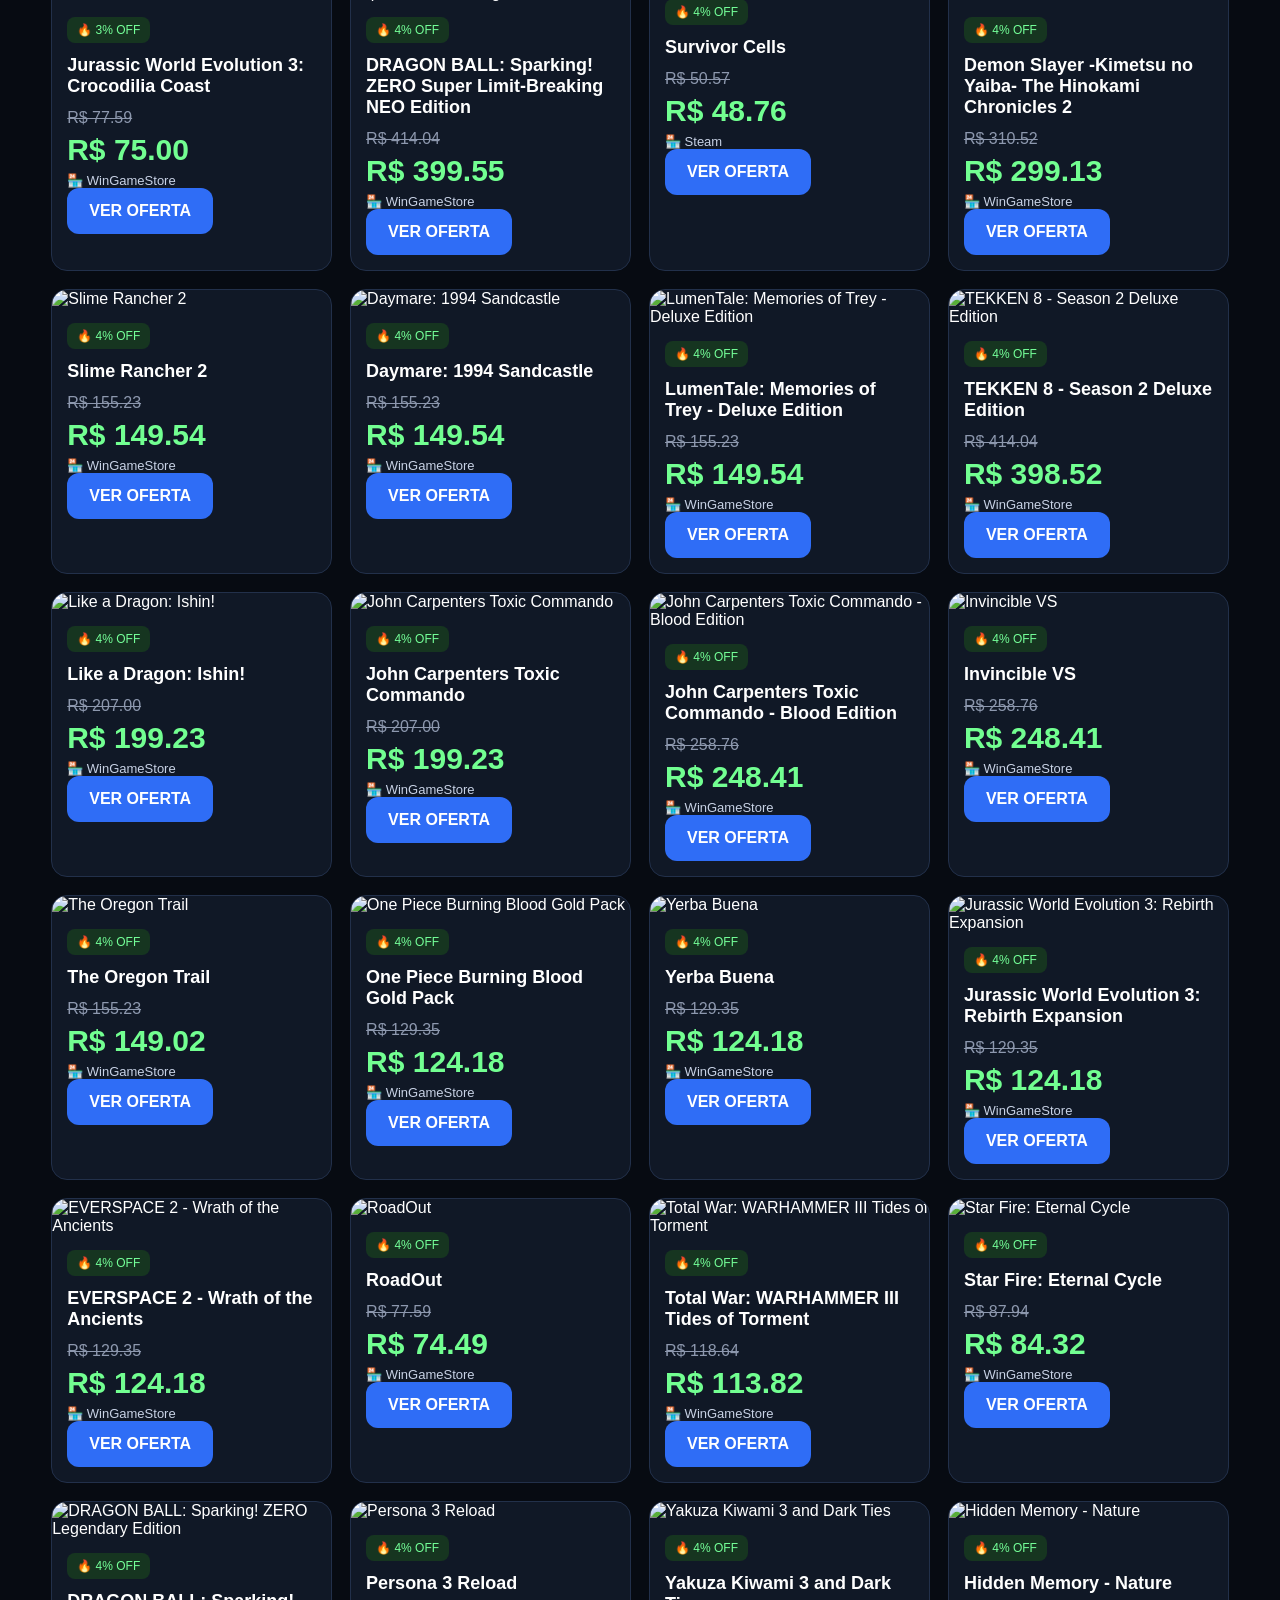
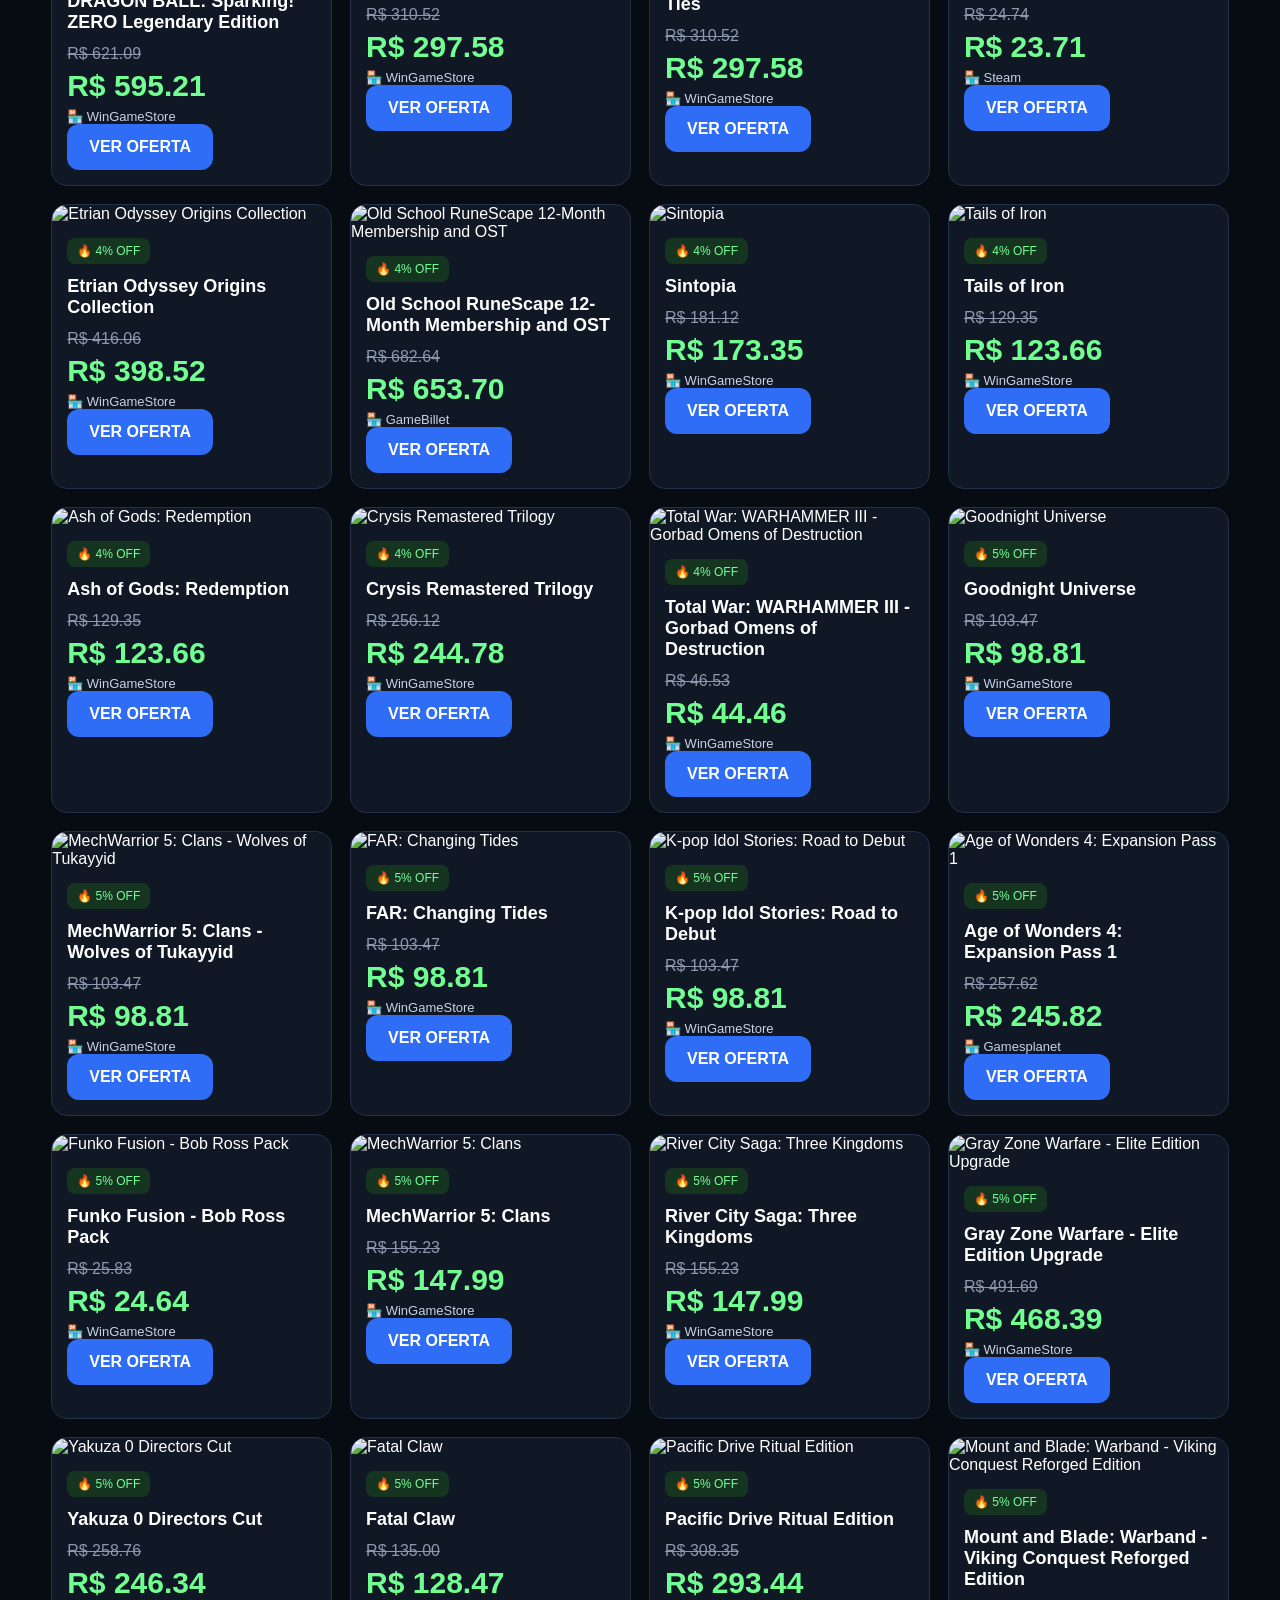
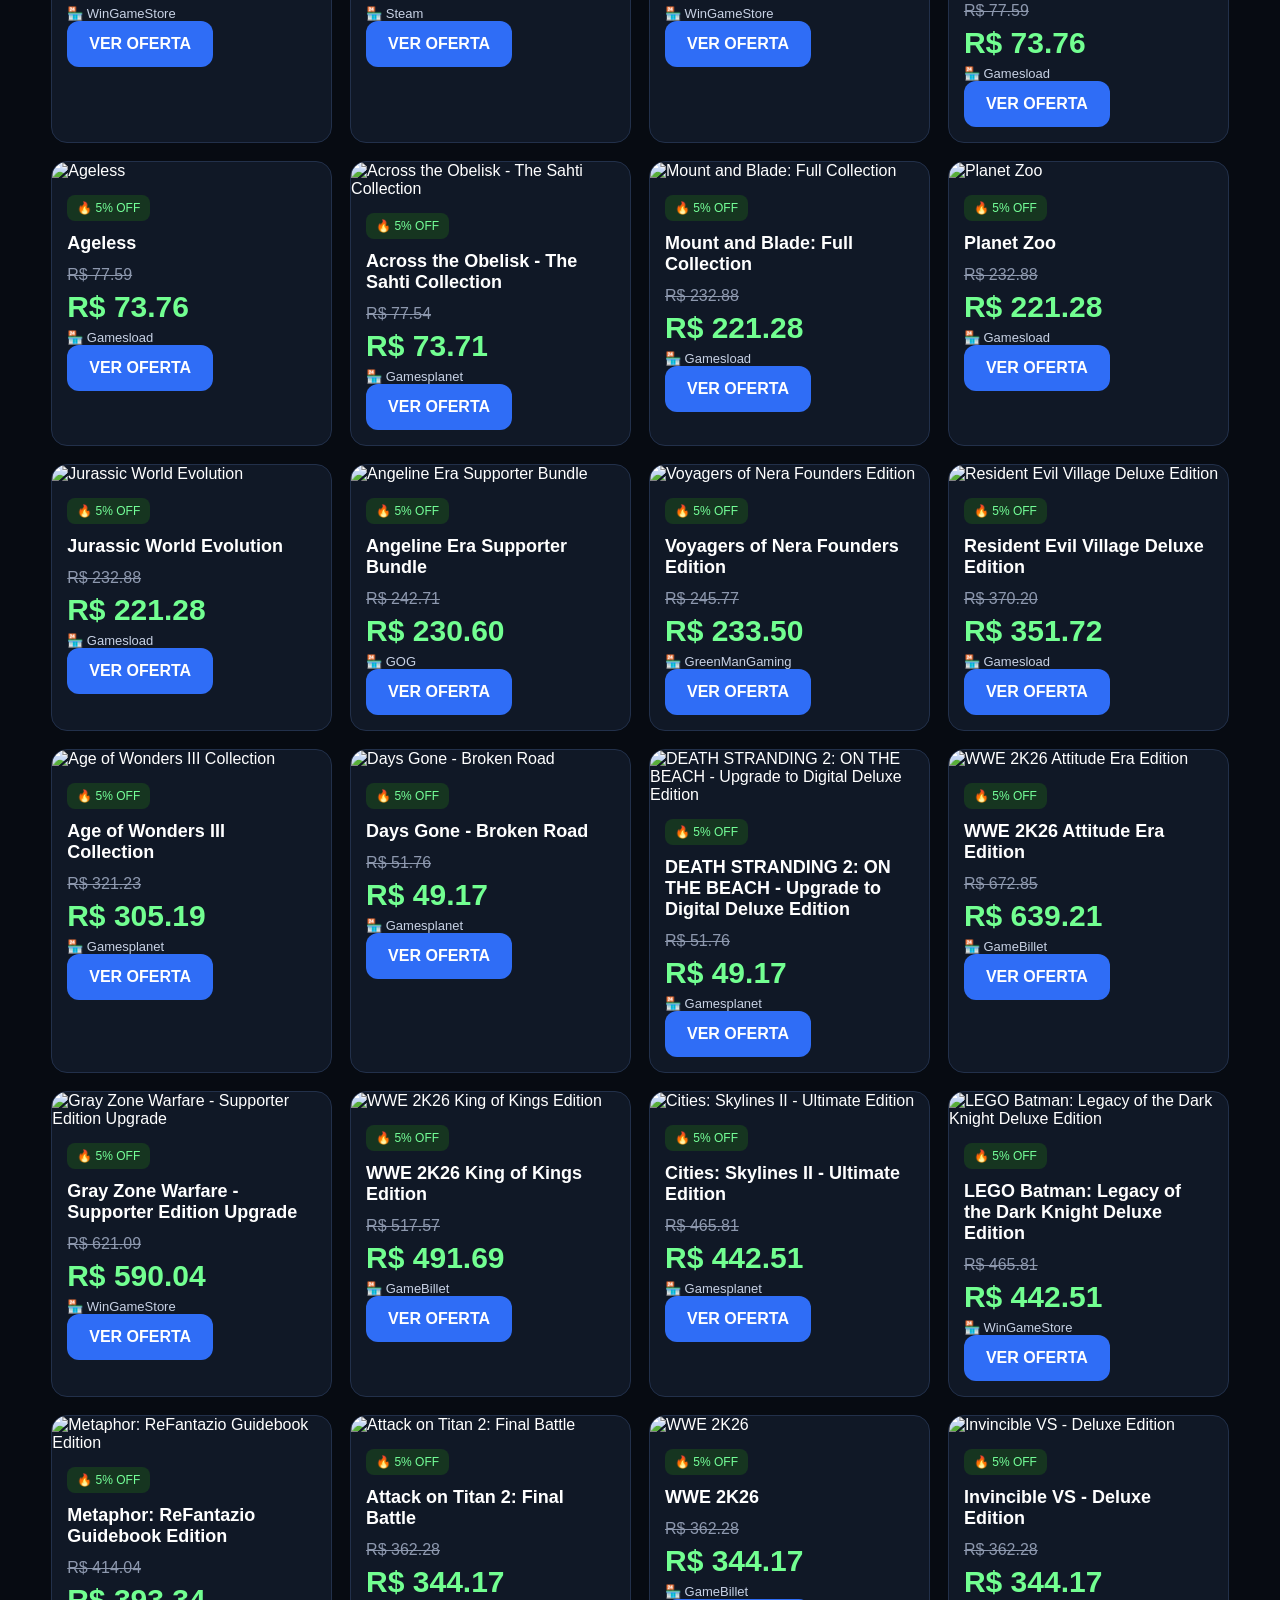
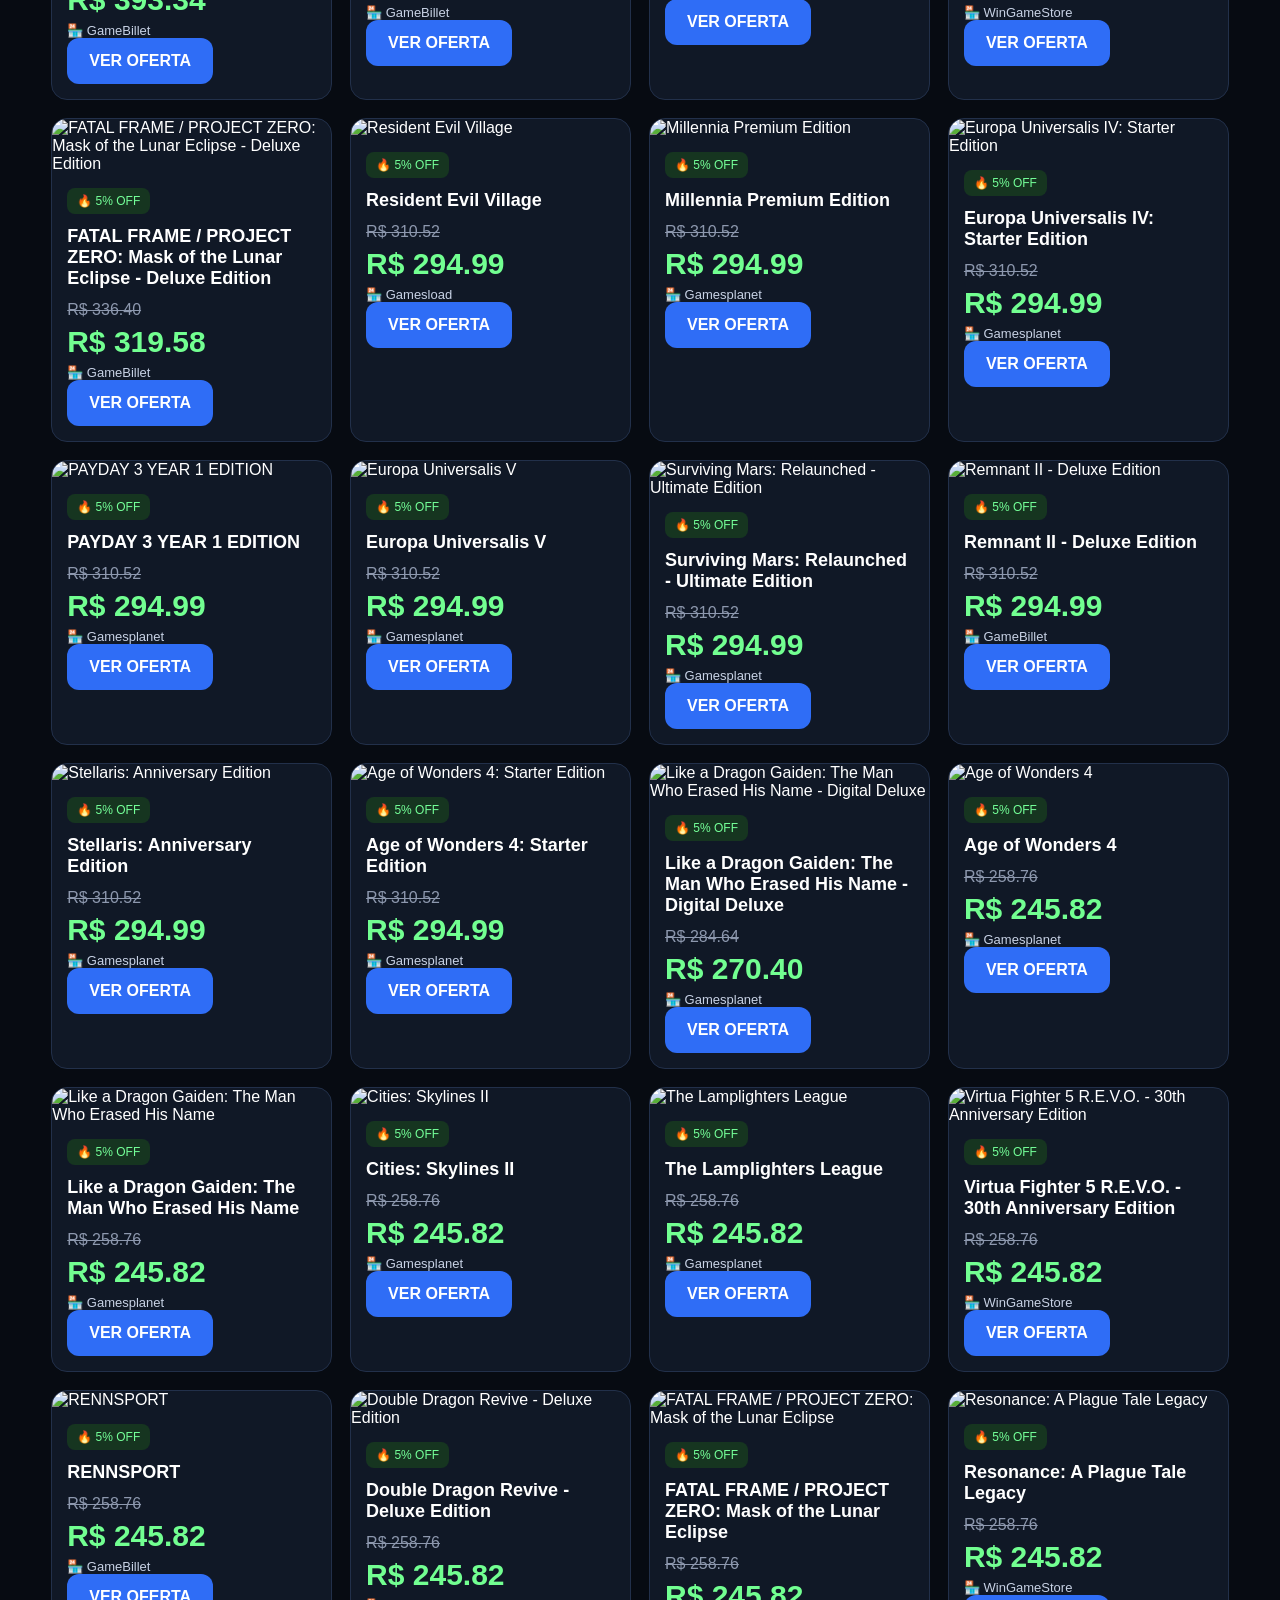
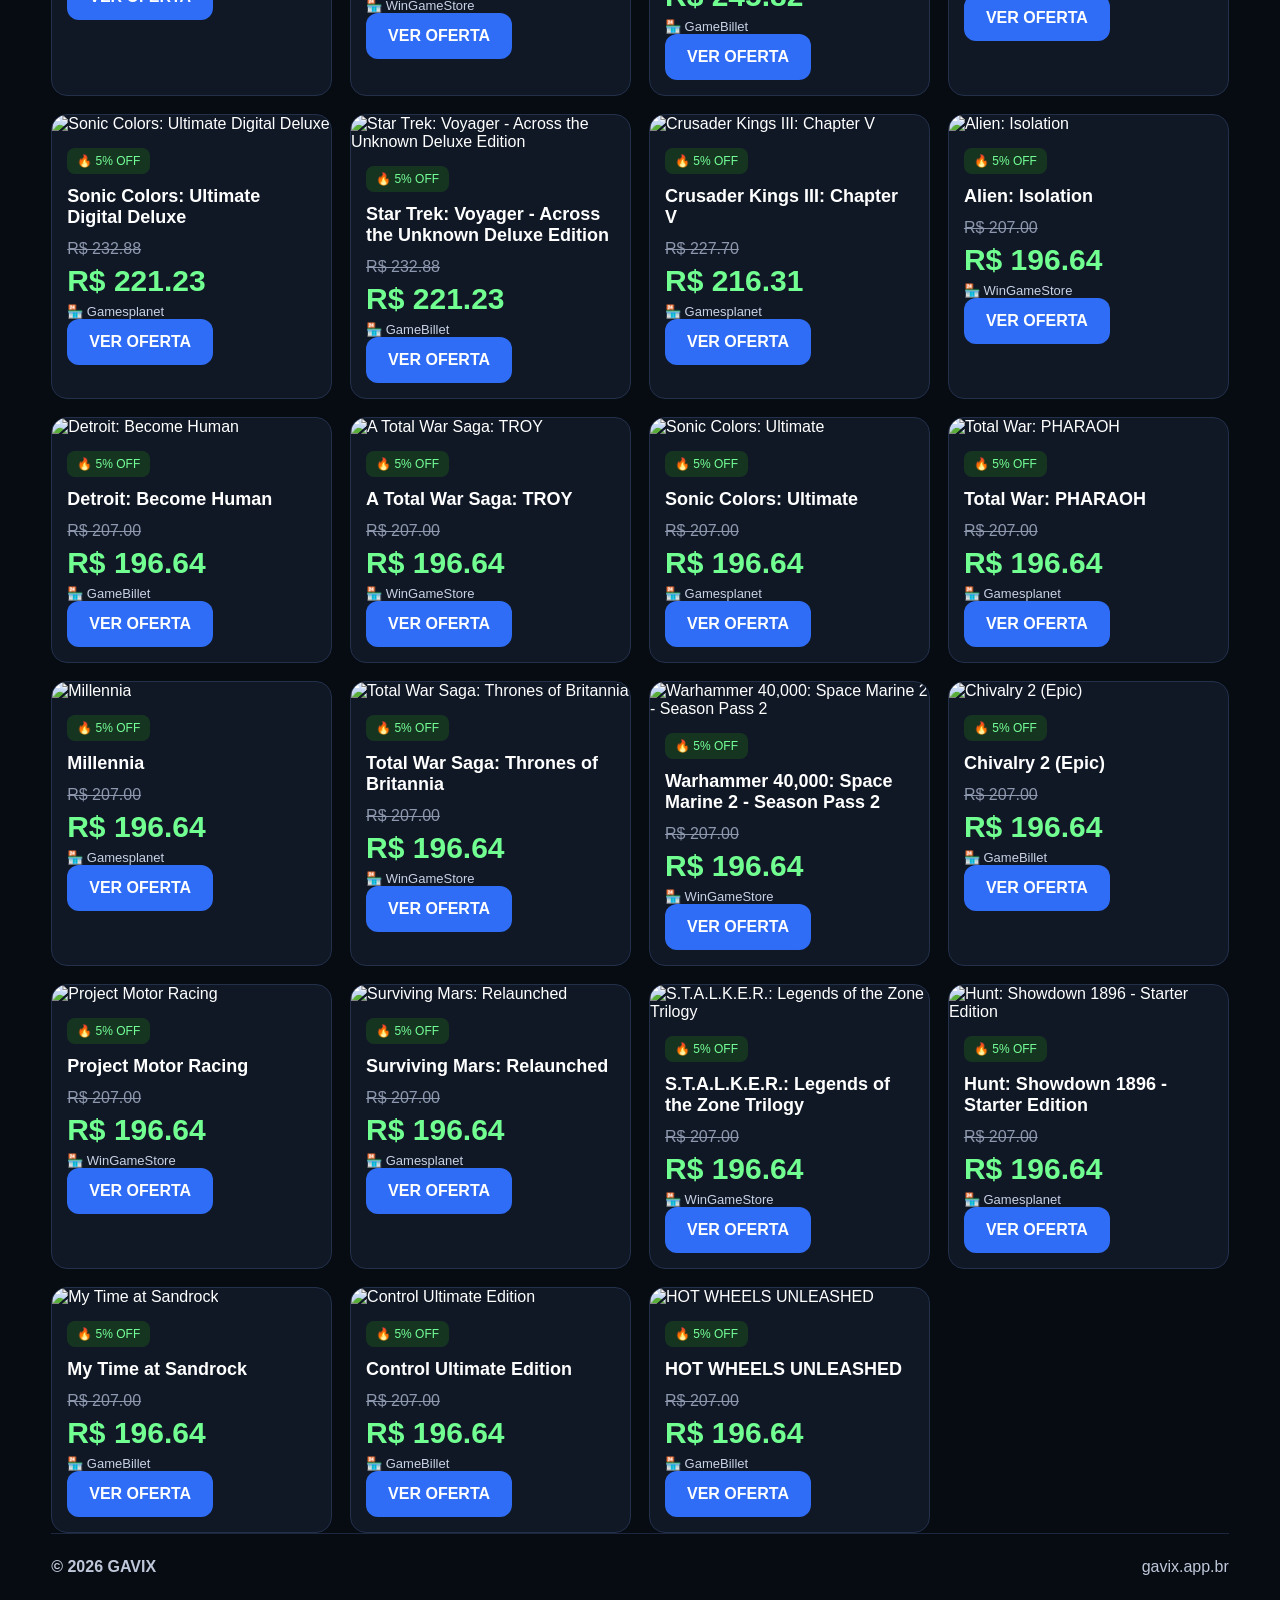
==== commit 0556605c: "V11 - SEO completo" ====
--- a/index.html
+++ b/index.html
@@ -1,159 +1,202 @@
 <!DOCTYPE html>
 <html lang="pt-BR">
 <head>
+
 <meta charset="UTF-8">
 <meta name="viewport" content="width=device-width, initial-scale=1.0">
-<title>GAVIX | Promoções de Jogos</title>
+
+<title>GAVIX | Promoções de Jogos para PC</title>
+
+<meta name="description" content="As melhores promoções de jogos para PC. Steam, Nuuvem, Epic Games e GOG atualizadas diariamente.">
+
+<meta name="keywords" content="steam, nuuvem, promoções, jogos baratos, jogos PC">
+
+<meta name="author" content="GAVIX">
+
+<meta property="og:title" content="GAVIX | Jogos em Promoção">
+
+<meta property="og:description" content="Economize com as melhores ofertas de jogos para PC.">
+
+<meta property="og:type" content="website">
+
+<meta property="og:url" content="https://gavix.app.br">
+
+<meta property="og:image" content="https://gavix.app.br/img/banner.jpg">
+
 <link rel="stylesheet" href="style.css">
+<link rel="icon" href="favicon.ico">
+
 </head>
 
 <body>
 
 <header class="header">
-  <div class="container nav">
-
-    <a href="index.html" class="logo">GAVIX</a>
-
-    <nav>
-      <a href="#ofertas">Ofertas</a>
-      <a href="#categorias">Categorias</a>
-      <a href="#top10">Top 10</a>
-    </nav>
-
-    <div class="search-top">
-      <input id="campo-pesquisa-topo" placeholder="Pesquisar jogo...">
-    </div>
-
-  </div>
+
+<div class="container nav">
+
+<a href="index.html" class="logo">GAVIX</a>
+
+<nav>
+<a href="#ofertas">Ofertas</a>
+<a href="#categorias">Categorias</a>
+<a href="#top10">Top 10</a>
+</nav>
+
+<div class="search-top">
+<input id="campo-pesquisa-topo" placeholder="Pesquisar jogo...">
+</div>
+
+</div>
+
 </header>
 
 <section class="hero">
 
-  <div class="container">
-
-    <span class="tag">🎮 GAVIX V10</span>
-
-    <h1>As melhores promoções de jogos para PC</h1>
-
-    <p>
-      Steam • Nuuvem • Epic Games • GOG
-    </p>
-
-  </div>
-
-</section>
-
-<!-- CARROSSEL -->
+<div class="container hero-grid">
+
+<div>
+
+<span class="tag">🎮 GAVIX V11</span>
+
+<h1>
+As melhores promoções de jogos para PC
+</h1>
+
+<p>
+Steam • Nuuvem • Epic Games • GOG
+</p>
+
+<a href="#ofertas" class="btn">
+VER OFERTAS
+</a>
+
+</div>
+
+<div class="status-box">
+
+<div class="status-dot"></div>
+
+<div>
+
+<strong>Atualização diária</strong>
+
+<p id="status-gavix">
+179 ofertas carregadas
+</p>
+
+</div>
+
+</div>
+
+</div>
+
+</section>
+
 <section class="container">
 
-  <div class="carousel" id="carousel">
-
-    <div class="carousel-image">
-      <img id="carousel-img" src="" alt="">
-    </div>
-
-    <div class="carousel-info">
-
-      <span class="carousel-tag">
-        JOGO EM DESTAQUE
-      </span>
-
-      <h2 id="carousel-title">
-        Carregando...
-      </h2>
-
-      <p id="carousel-desc">
-        Carregando promoção...
-      </p>
-
-      <div id="carousel-price" class="carousel-price">
-        R$ 0,00
-      </div>
-
-      <a id="carousel-btn" class="btn" href="#">
-        VER OFERTA →
-      </a>
-
-    </div>
-
-  </div>
-
-</section>
-
-<!-- CATEGORIAS -->
+<div class="carousel" id="carousel">
+
+<div class="carousel-image">
+<img id="carousel-img" src="">
+</div>
+
+<div class="carousel-info">
+
+<span class="carousel-tag">
+🔥 DESTAQUE
+</span>
+
+<h2 id="carousel-title">
+Carregando...
+</h2>
+
+<p id="carousel-desc"></p>
+
+<div id="carousel-price" class="carousel-price">
+R$ 0,00
+</div>
+
+<a id="carousel-btn" class="btn" href="#">
+VER OFERTA →
+</a>
+
+</div>
+
+</div>
+
+</section>
+
 <section id="categorias" class="container">
 
-  <div class="title-row">
-    <h2>🏷️ Categorias</h2>
-  </div>
-
-  <div class="category-grid">
-
-    <button class="cat active" data-cat="Todos">Todos</button>
-    <button class="cat" data-cat="RPG">RPG</button>
-    <button class="cat" data-cat="FPS">FPS</button>
-    <button class="cat" data-cat="Ação">Ação</button>
-    <button class="cat" data-cat="Corrida">Corrida</button>
-    <button class="cat" data-cat="Terror">Terror</button>
-
-  </div>
-
-</section>
-
-<!-- TOP 10 -->
+<div class="title-row">
+<h2>🏷️ Categorias</h2>
+</div>
+
+<div class="category-grid">
+
+<button class="cat active" data-cat="Todos">Todos</button>
+<button class="cat" data-cat="RPG">RPG</button>
+<button class="cat" data-cat="FPS">FPS</button>
+<button class="cat" data-cat="Ação">Ação</button>
+<button class="cat" data-cat="Corrida">Corrida</button>
+<button class="cat" data-cat="Terror">Terror</button>
+
+</div>
+
+</section>
+
 <section id="top10" class="container">
 
-  <div class="title-row">
-    <h2>🏆 Top 10 Descontos</h2>
-  </div>
-
-  <div id="top10-lista"></div>
-
-</section>
-
-<!-- OFERTAS -->
+<div class="title-row">
+<h2>🏆 Top 10 Descontos</h2>
+</div>
+
+<div id="top10-lista"></div>
+
+</section>
+
 <section id="ofertas" class="container">
 
-  <div class="title-row">
-
-    <h2>🔥 Todas as Ofertas</h2>
-
-    <span id="contador-ofertas">
-      179 ofertas
-    </span>
-
-  </div>
-
-  <div class="filtros">
-
-    <input id="campo-pesquisa" placeholder="Pesquisar jogo...">
-
-    <select id="filtro-loja">
-      <option value="todas">Todas as lojas</option>
-    </select>
-
-    <select id="ordenacao">
-      <option value="desconto">Maior desconto</option>
-      <option value="menor-preco">Menor preço</option>
-      <option value="maior-preco">Maior preço</option>
-      <option value="nome">A-Z</option>
-    </select>
-
-  </div>
-
-  <div id="lista-ofertas" class="grid"></div>
+<div class="title-row">
+
+<h2>🔥 Todas as Ofertas</h2>
+
+<span id="contador-ofertas">
+179 ofertas
+</span>
+
+</div>
+
+<div class="filtros">
+
+<input id="campo-pesquisa" placeholder="Pesquisar jogo...">
+
+<select id="filtro-loja">
+<option value="todas">Todas as lojas</option>
+</select>
+
+<select id="ordenacao">
+<option value="desconto">Maior desconto</option>
+<option value="menor-preco">Menor preço</option>
+<option value="maior-preco">Maior preço</option>
+<option value="nome">A-Z</option>
+</select>
+
+</div>
+
+<div id="lista-ofertas" class="grid"></div>
 
 </section>
 
 <footer>
 
-  <div class="container footer">
-
-    <strong>© 2026 GAVIX</strong>
-
-    <span>Desenvolvido por João Carlos</span>
-
-  </div>
+<div class="container footer">
+
+<strong>© 2026 GAVIX</strong>
+
+<span>gavix.app.br</span>
+
+</div>
 
 </footer>
 
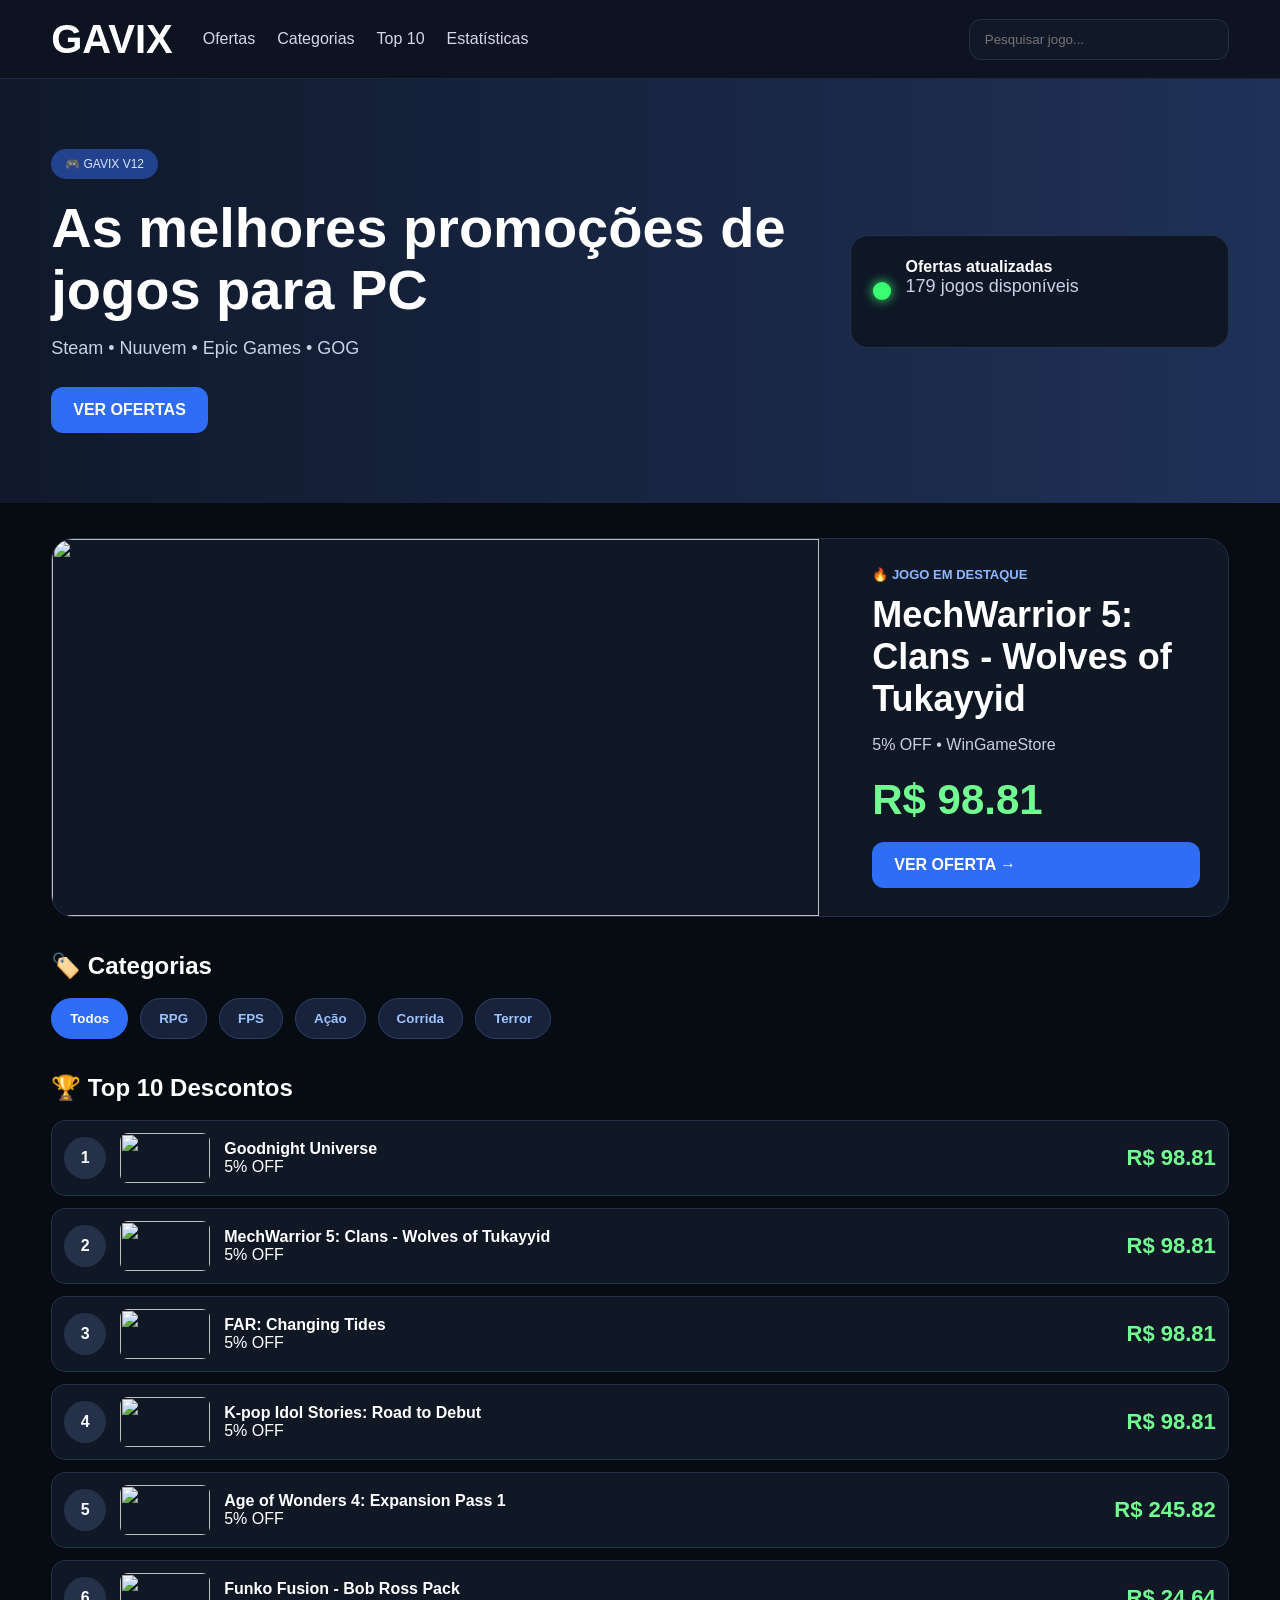
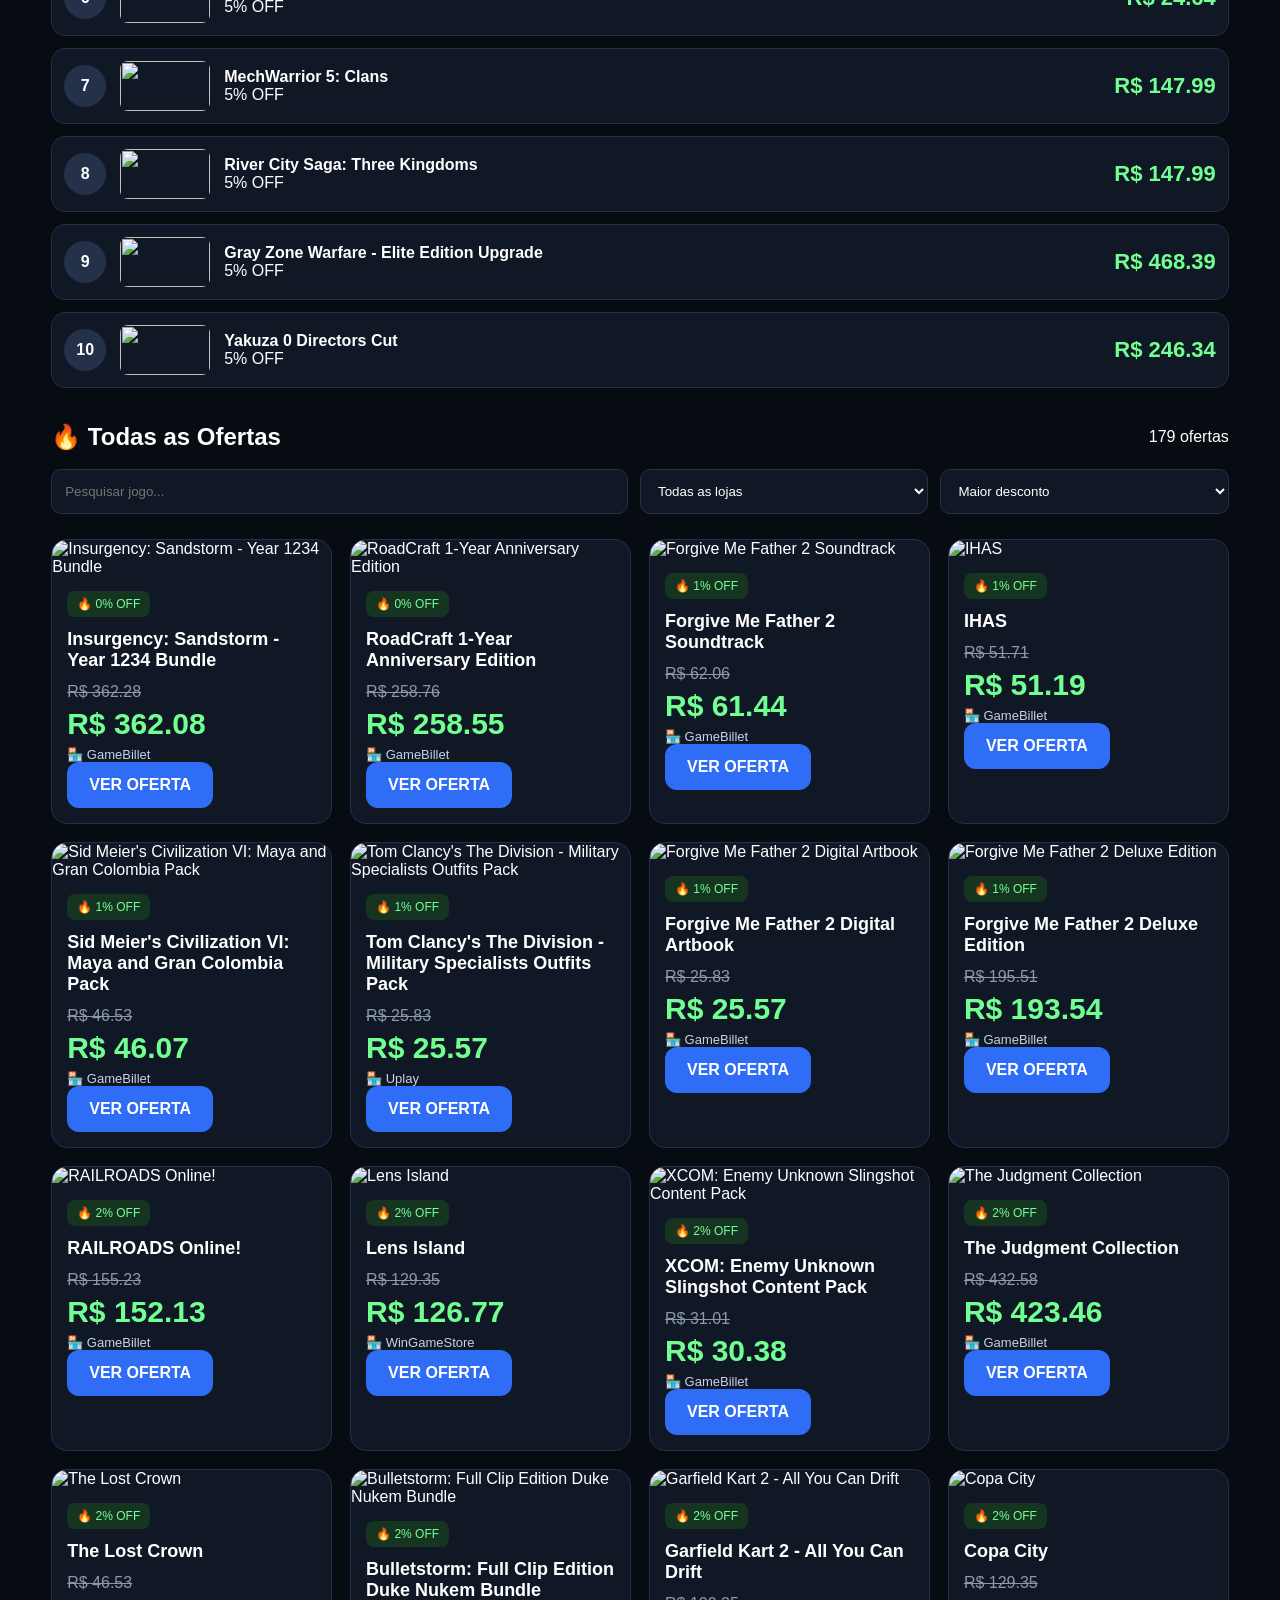
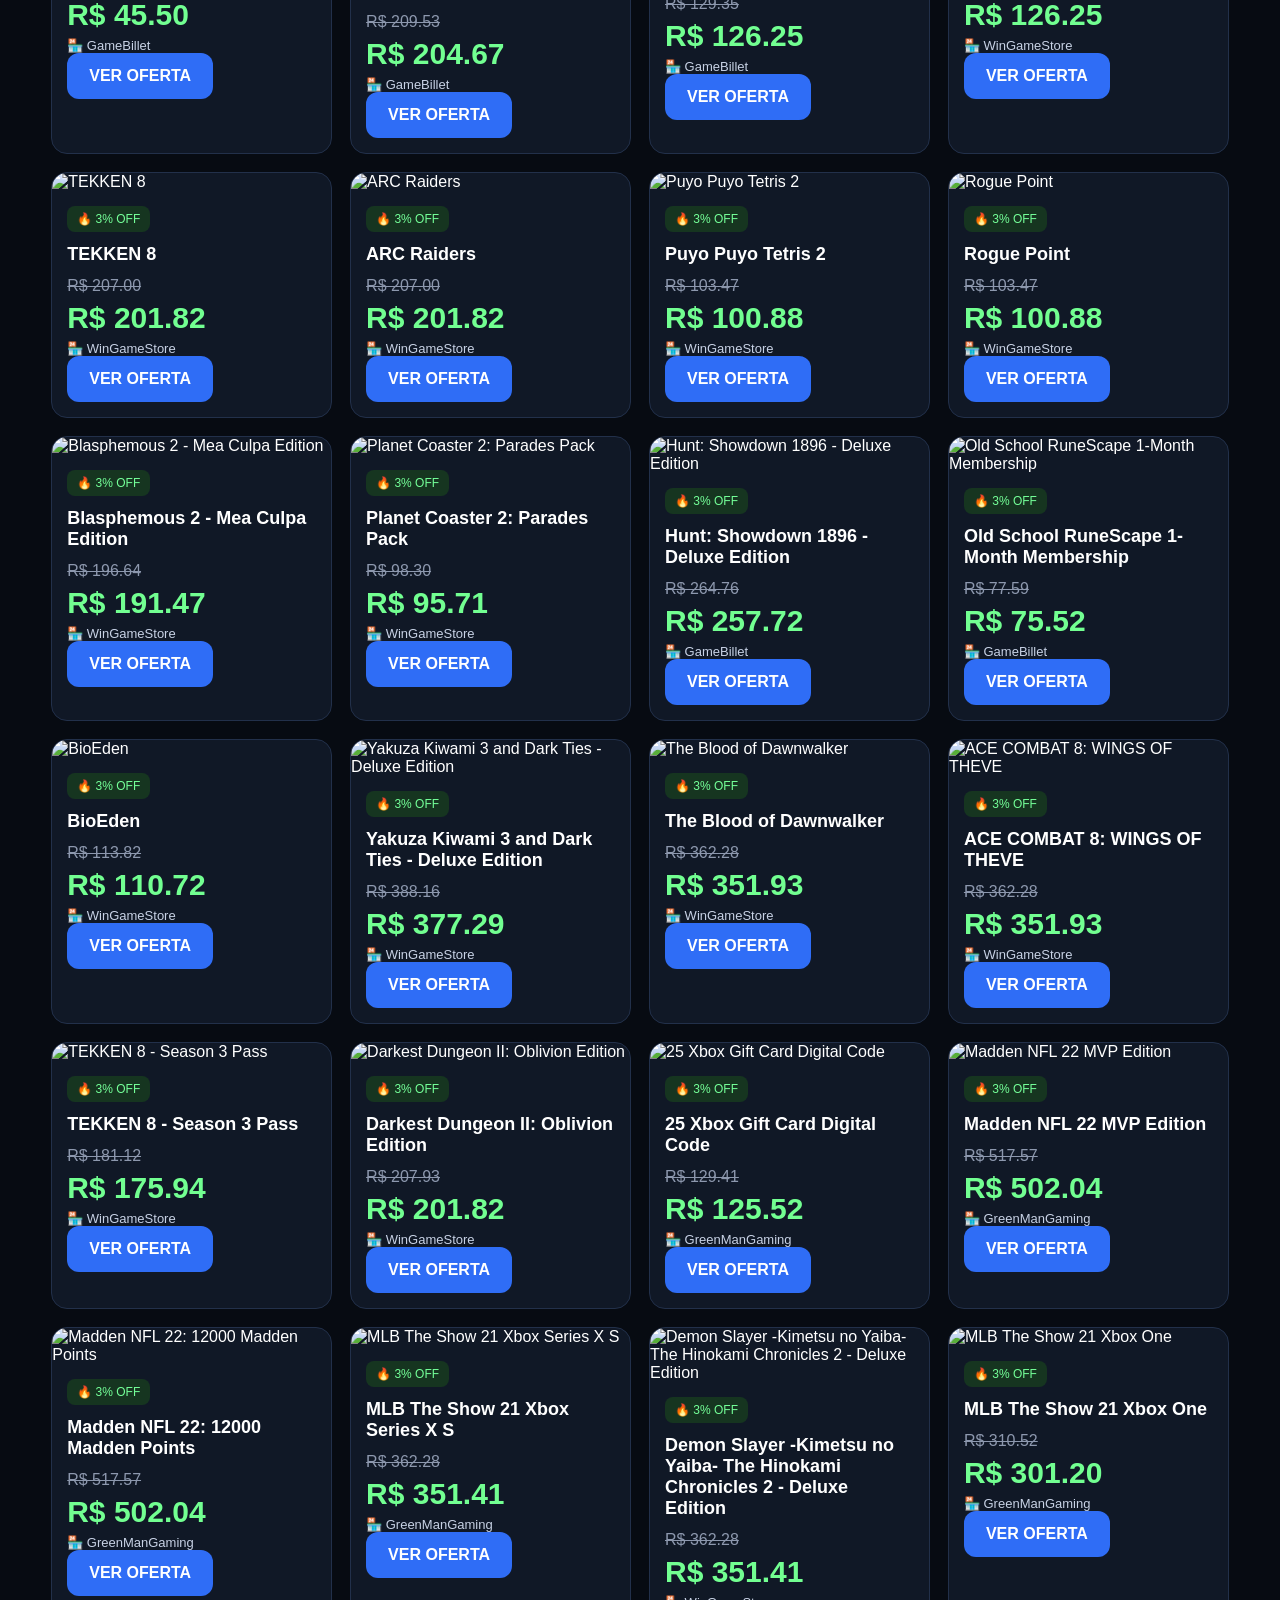
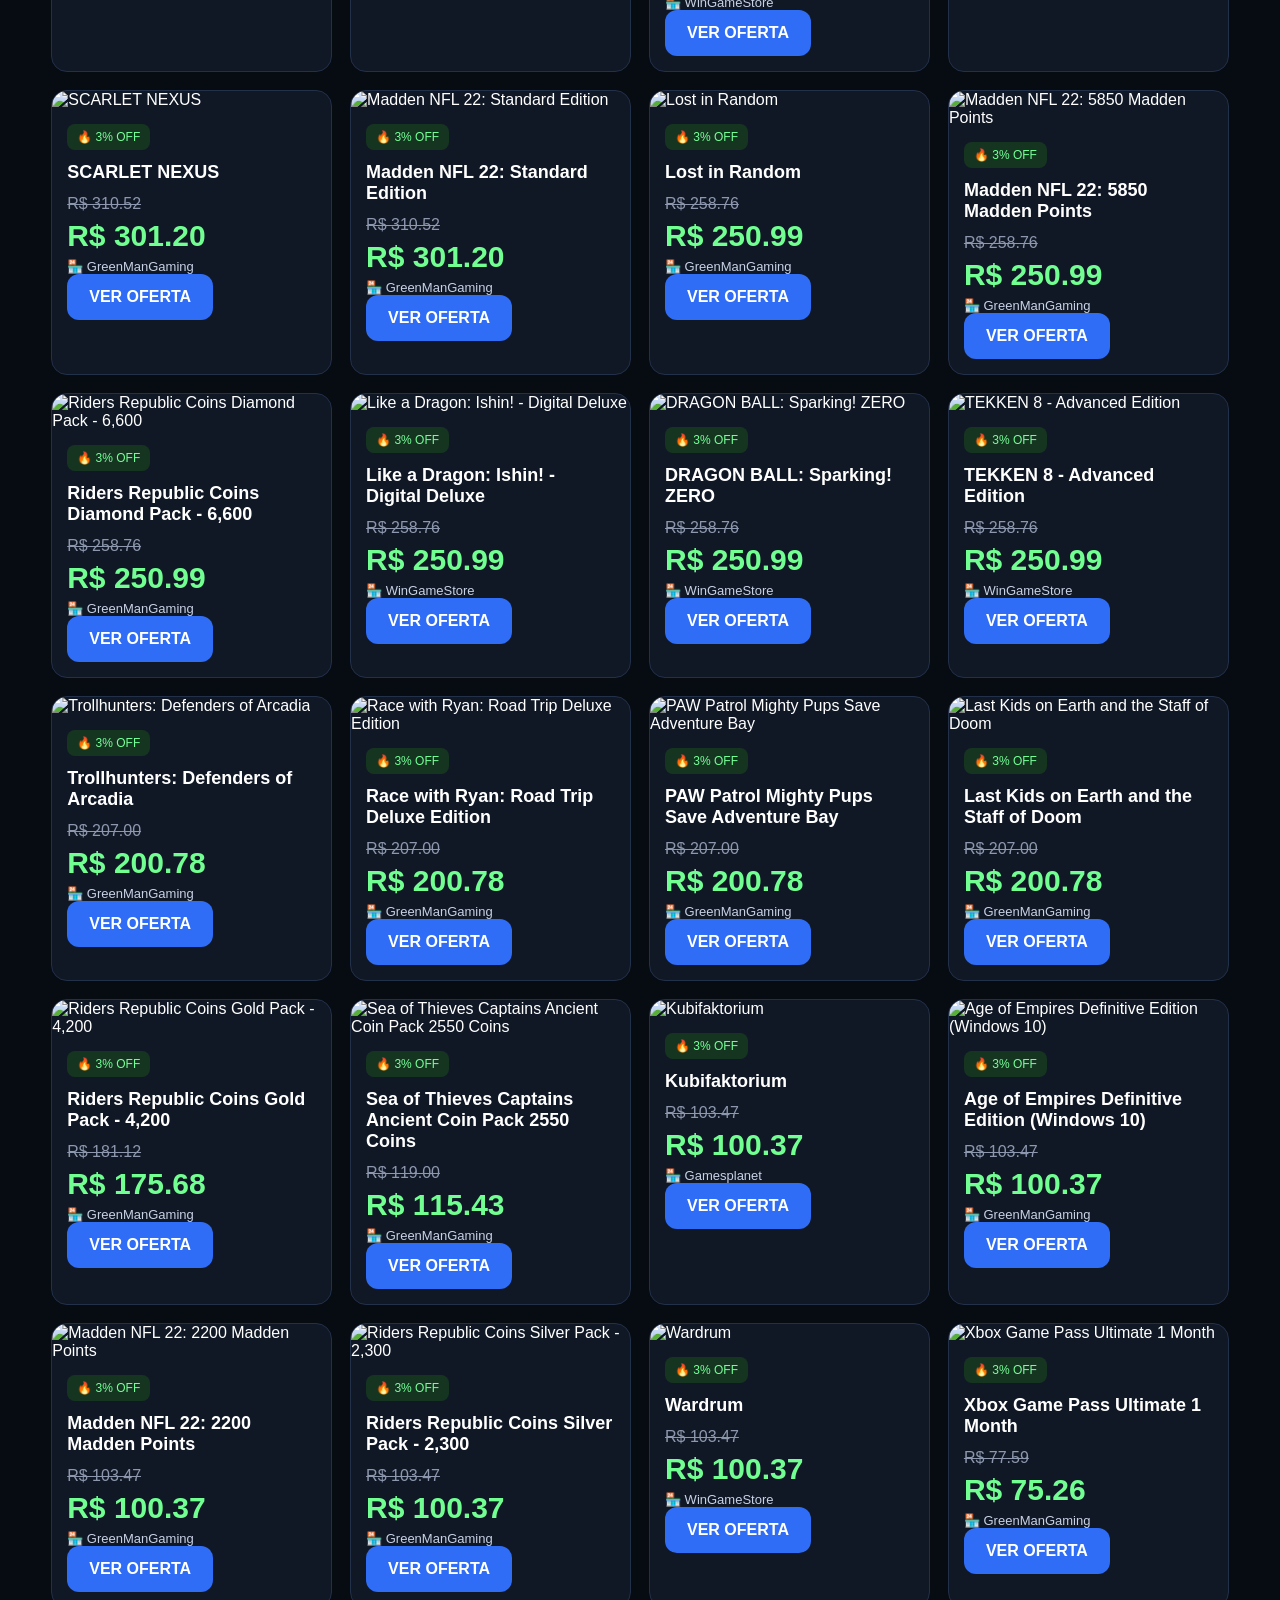
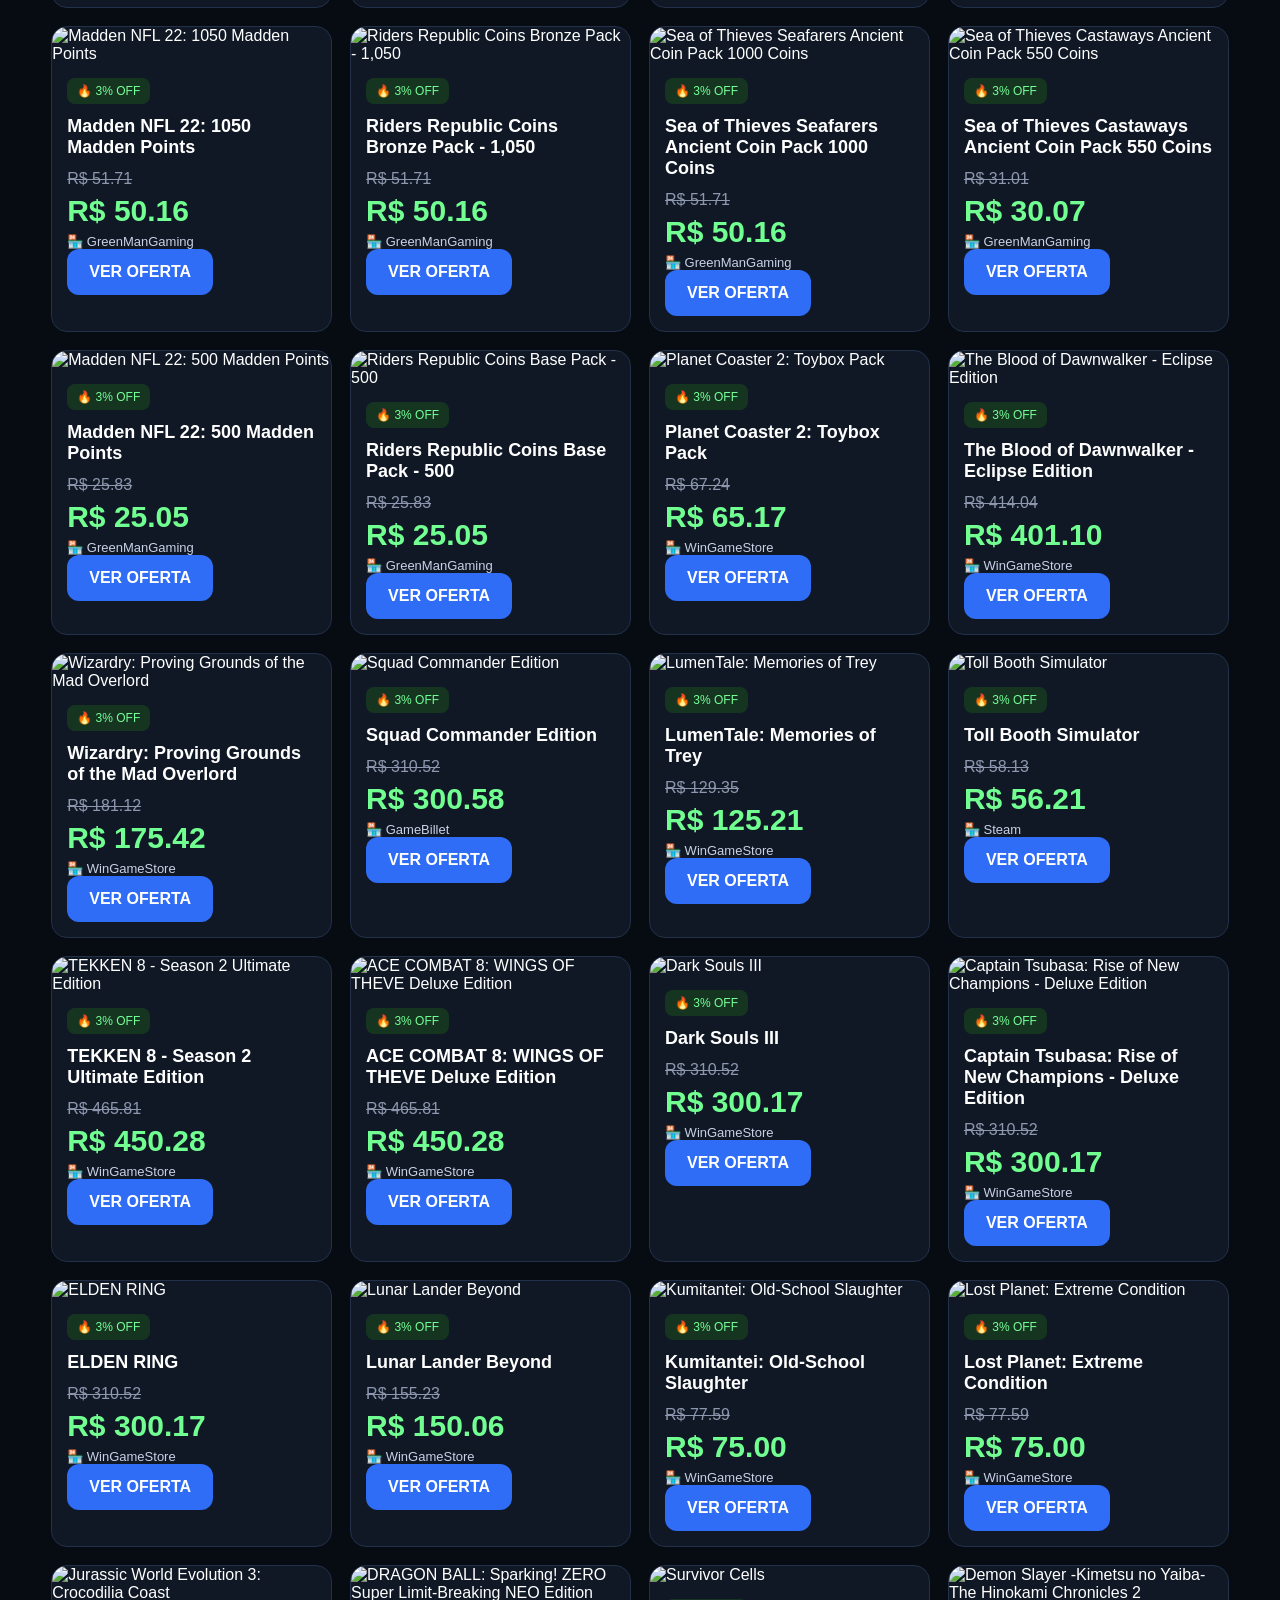
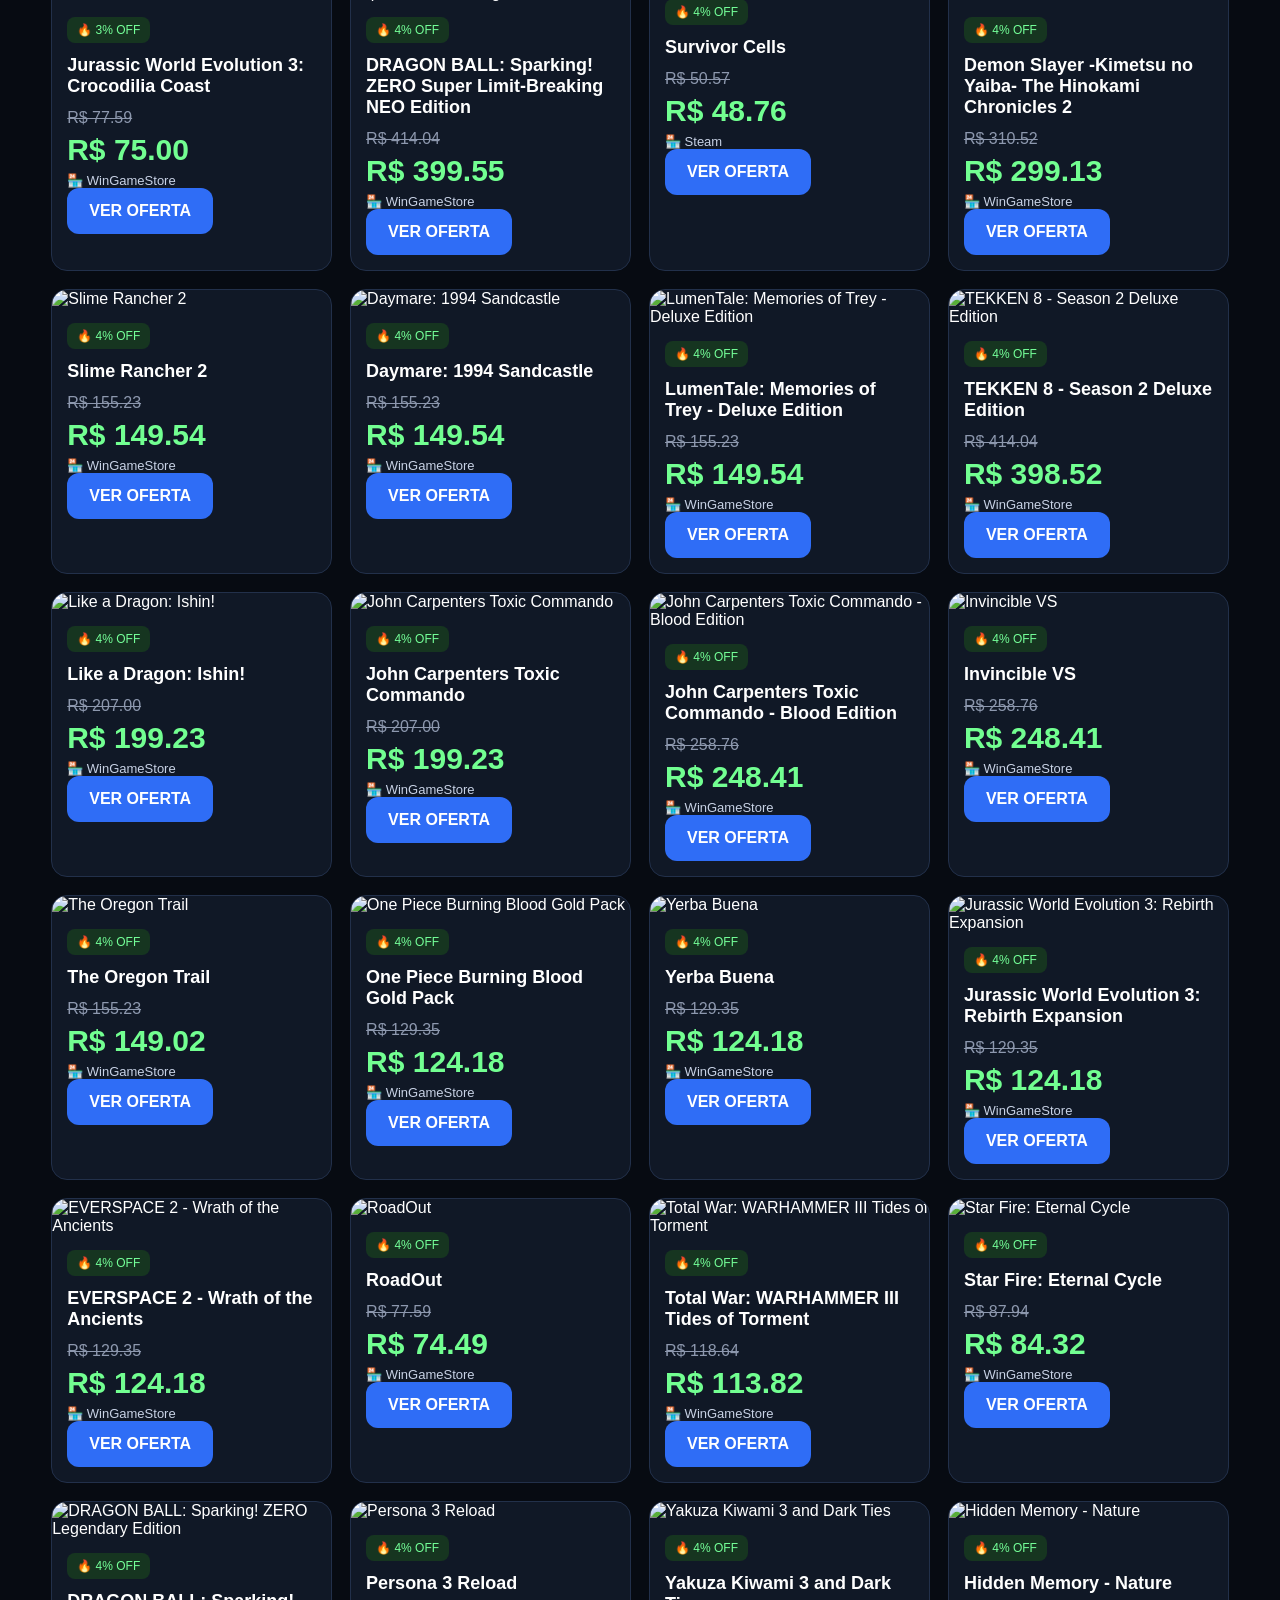
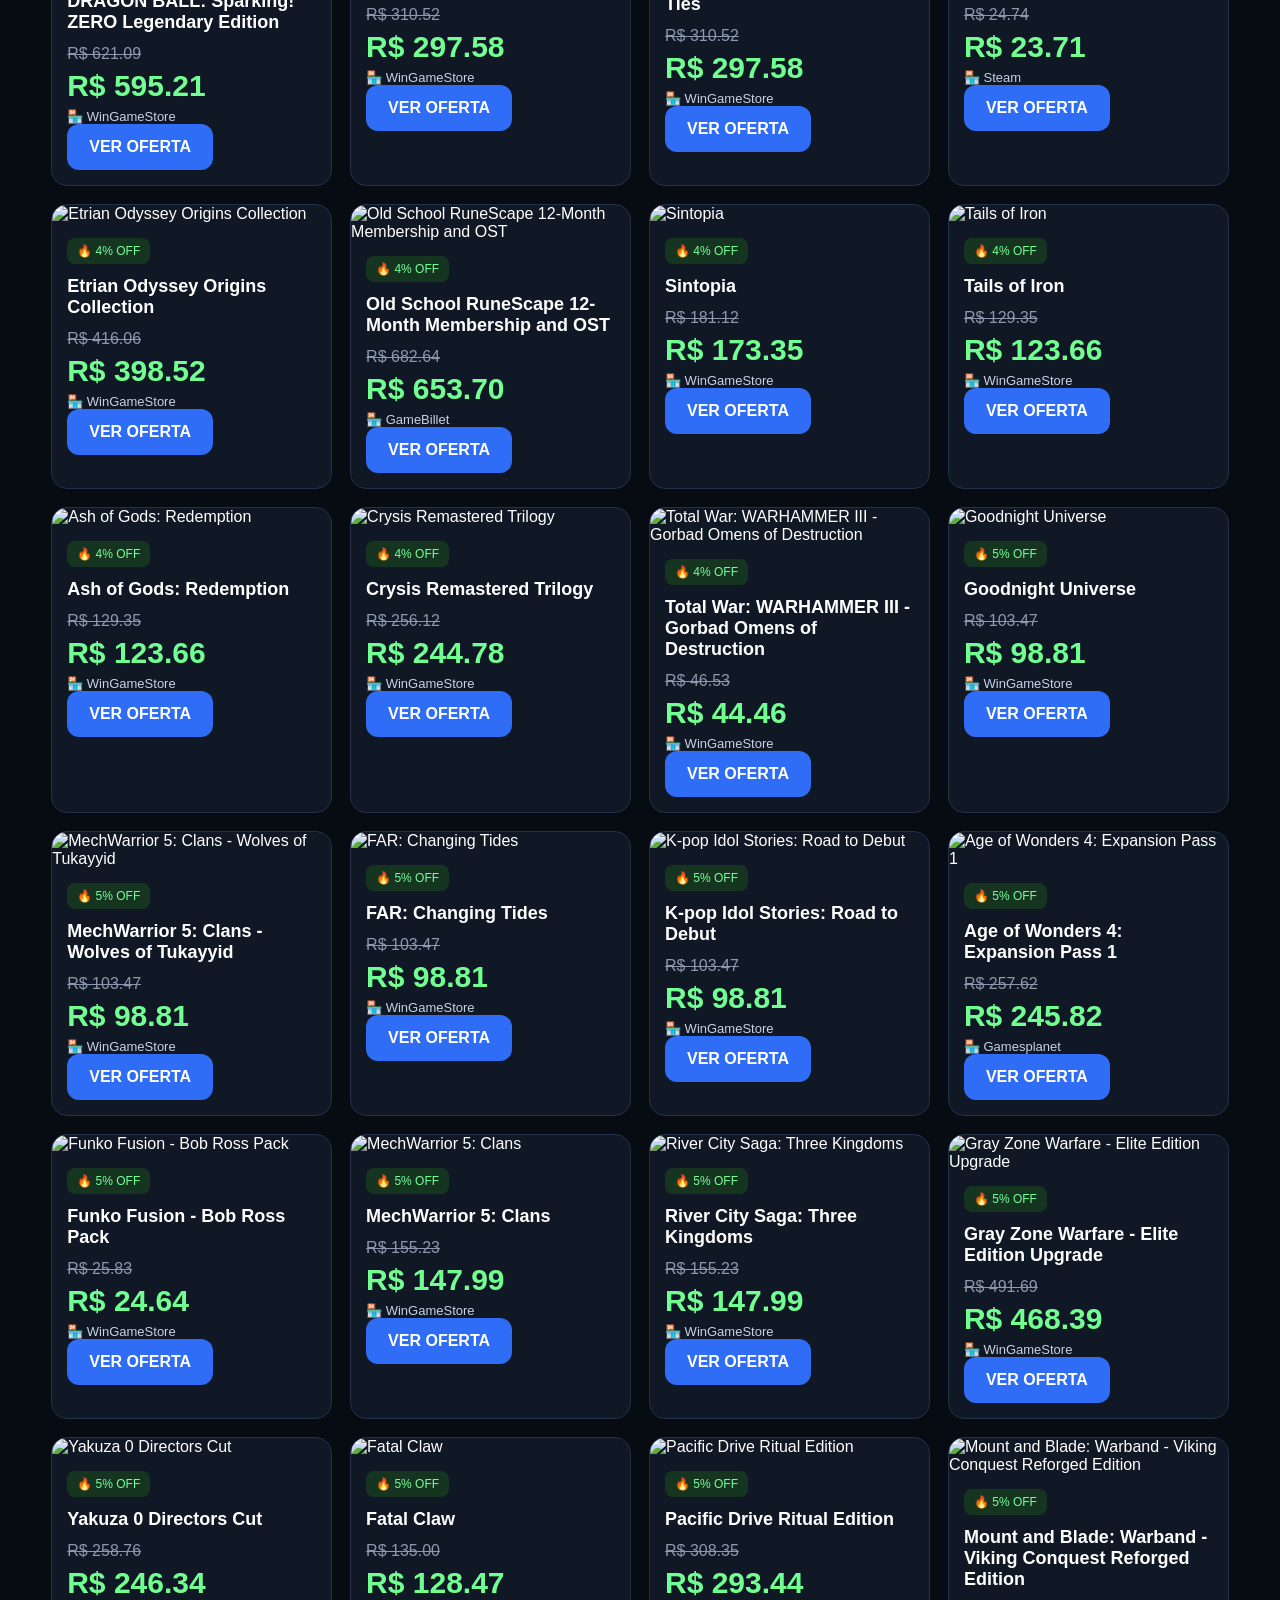
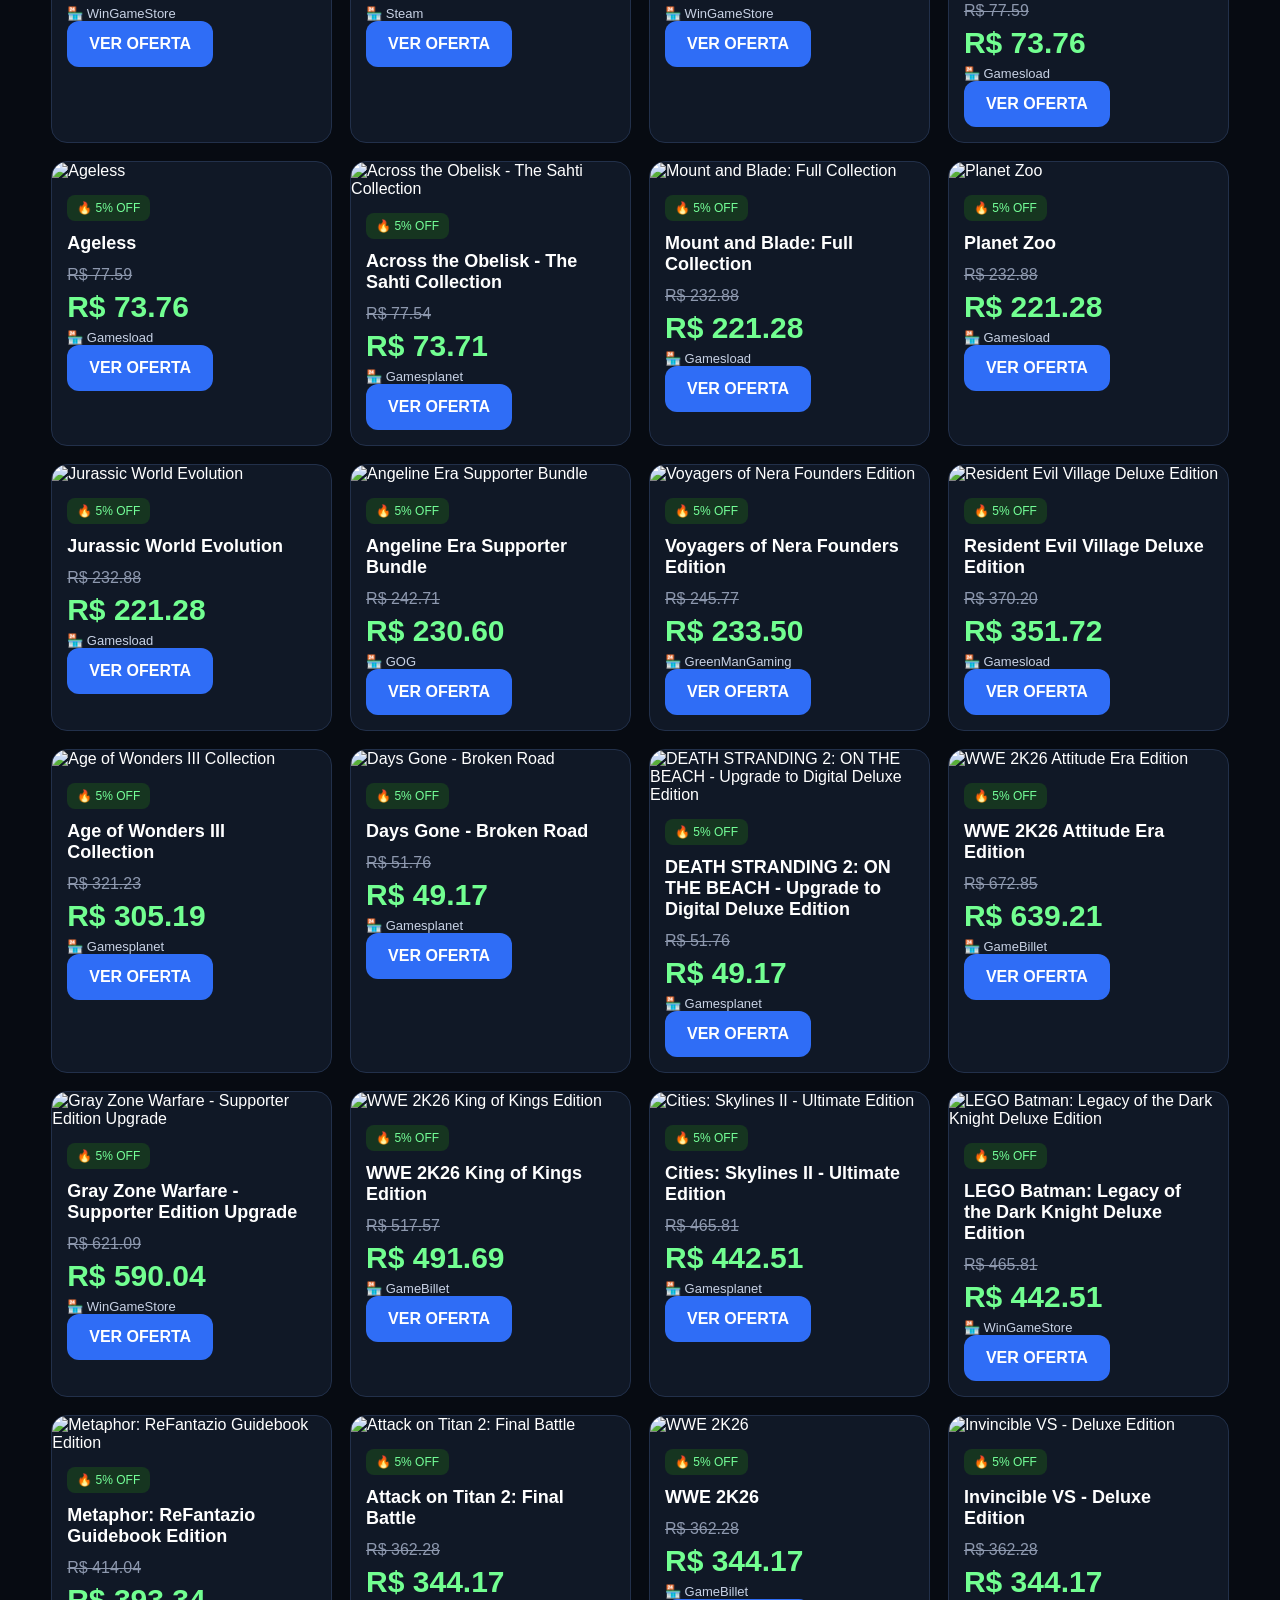
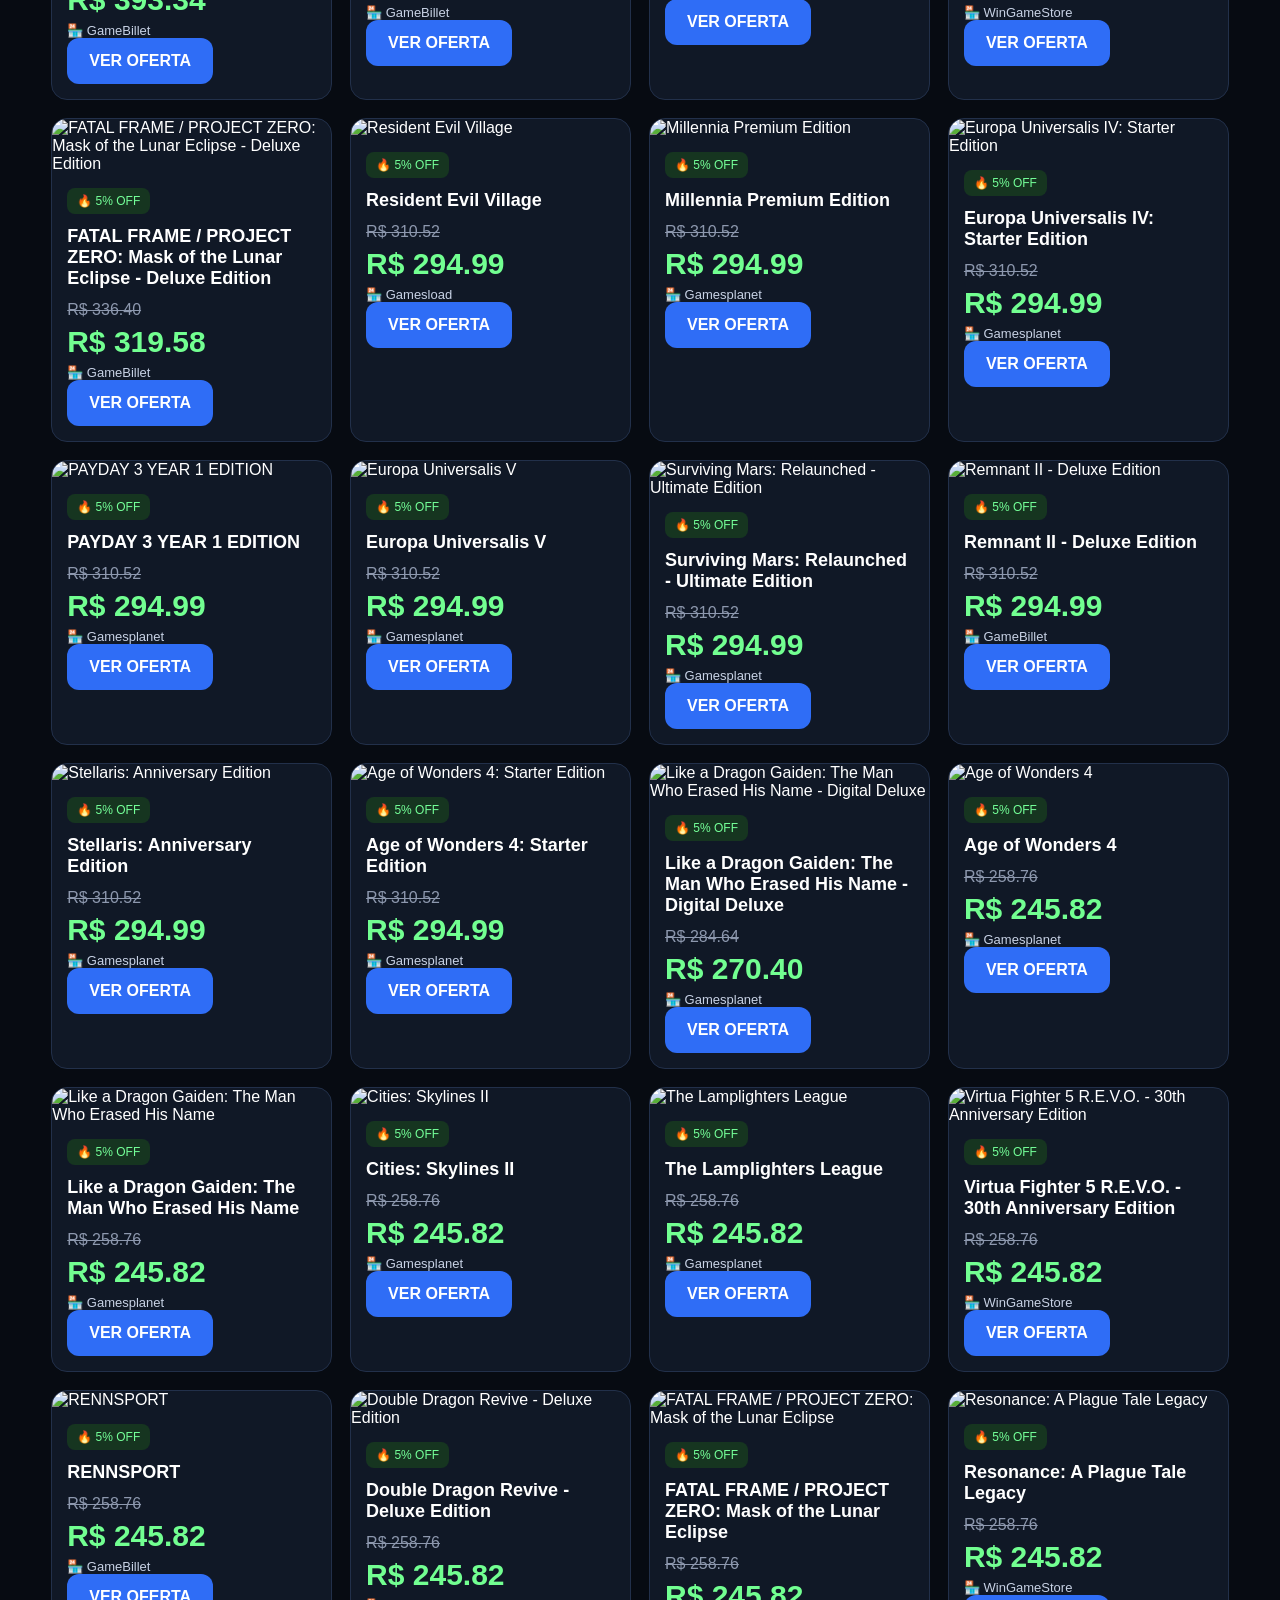
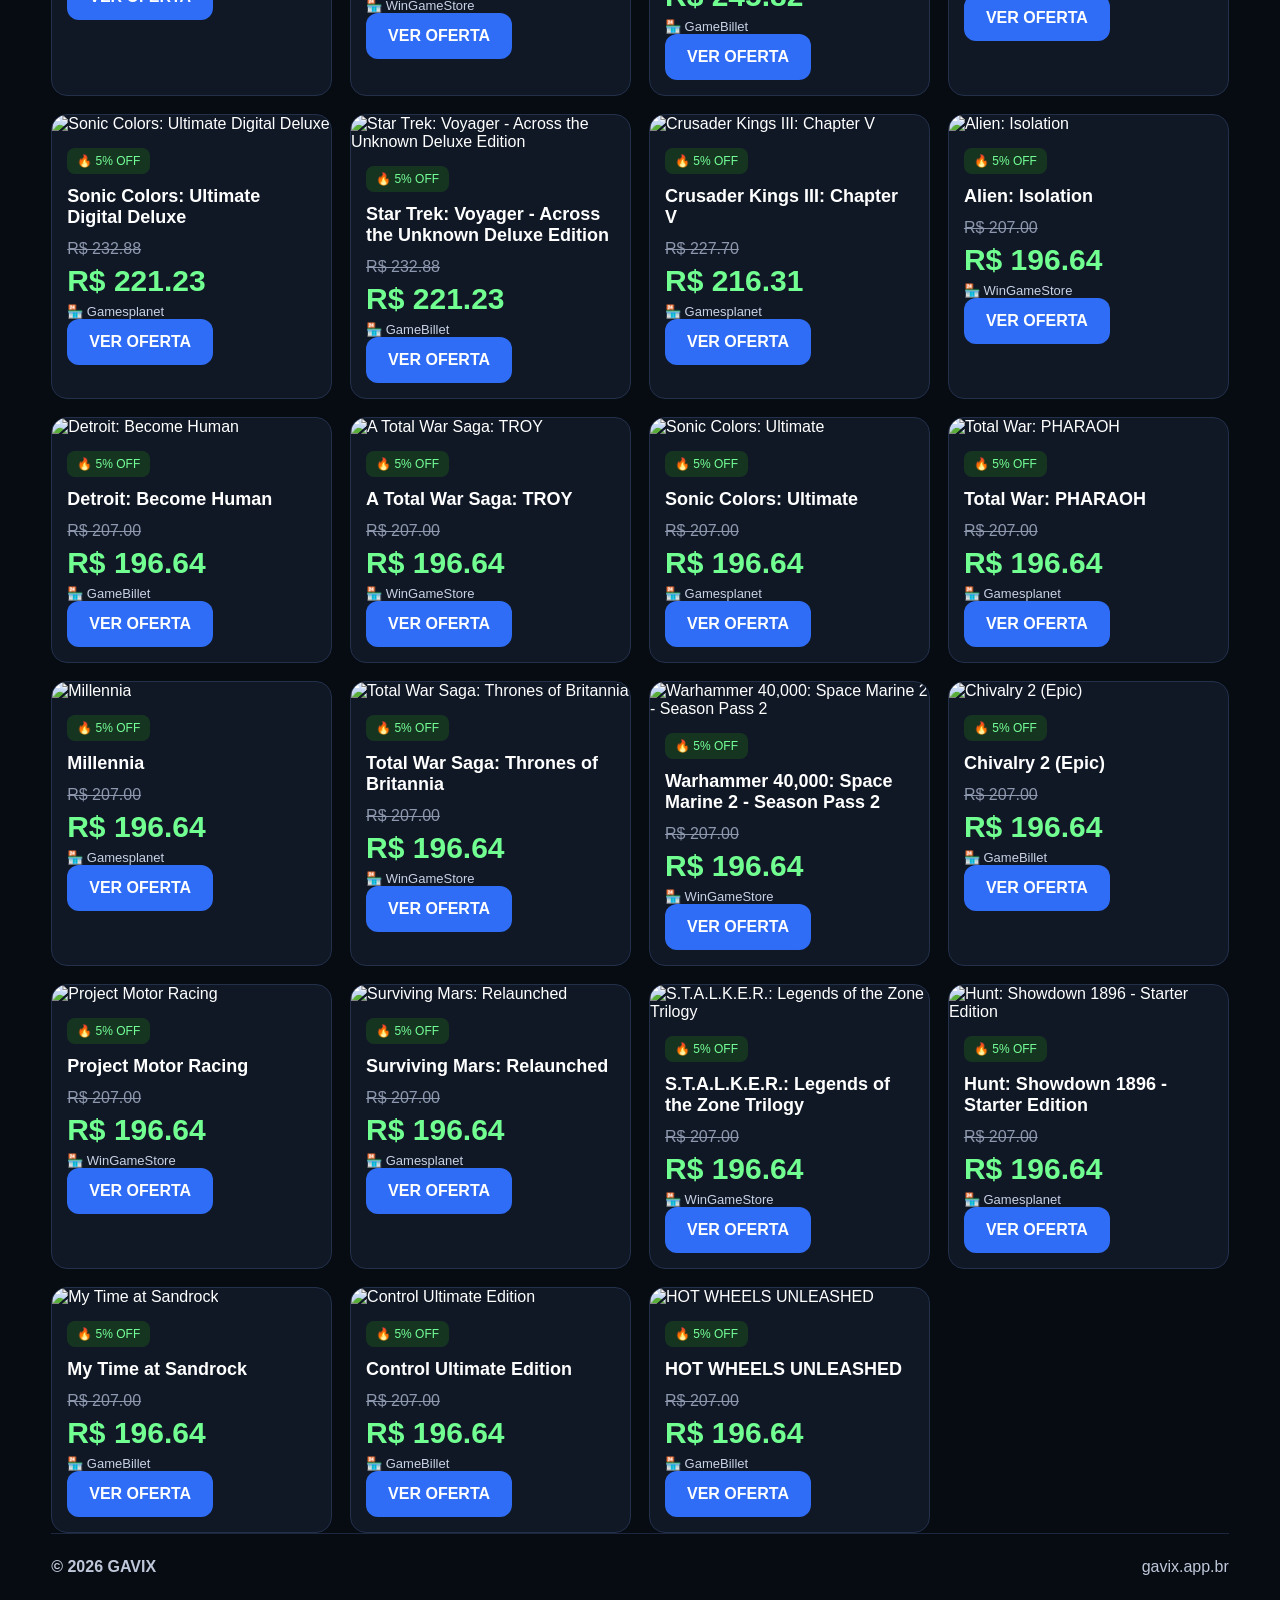
==== commit fbca79d1: "V12 - Dashboard de estatísticas" ====
--- a/index.html
+++ b/index.html
@@ -7,24 +7,19 @@
 
 <title>GAVIX | Promoções de Jogos para PC</title>
 
-<meta name="description" content="As melhores promoções de jogos para PC. Steam, Nuuvem, Epic Games e GOG atualizadas diariamente.">
-
-<meta name="keywords" content="steam, nuuvem, promoções, jogos baratos, jogos PC">
+<meta name="description" content="As melhores promoções de jogos para PC. Steam, Nuuvem, Epic Games e GOG.">
+
+<meta name="keywords" content="steam, nuuvem, jogos baratos, promoções">
 
 <meta name="author" content="GAVIX">
 
 <meta property="og:title" content="GAVIX | Jogos em Promoção">
-
-<meta property="og:description" content="Economize com as melhores ofertas de jogos para PC.">
-
+<meta property="og:description" content="Economize com as melhores ofertas de jogos.">
 <meta property="og:type" content="website">
-
 <meta property="og:url" content="https://gavix.app.br">
 
-<meta property="og:image" content="https://gavix.app.br/img/banner.jpg">
-
+<link rel="icon" href="favicon.ico">
 <link rel="stylesheet" href="style.css">
-<link rel="icon" href="favicon.ico">
 
 </head>
 
@@ -37,13 +32,20 @@
 <a href="index.html" class="logo">GAVIX</a>
 
 <nav>
+
 <a href="#ofertas">Ofertas</a>
 <a href="#categorias">Categorias</a>
 <a href="#top10">Top 10</a>
+<a href="stats.html">Estatísticas</a>
+
 </nav>
 
 <div class="search-top">
-<input id="campo-pesquisa-topo" placeholder="Pesquisar jogo...">
+
+<input
+id="campo-pesquisa-topo"
+placeholder="Pesquisar jogo...">
+
 </div>
 
 </div>
@@ -56,11 +58,9 @@
 
 <div>
 
-<span class="tag">🎮 GAVIX V11</span>
-
-<h1>
-As melhores promoções de jogos para PC
-</h1>
+<span class="tag">🎮 GAVIX V12</span>
+
+<h1>As melhores promoções de jogos para PC</h1>
 
 <p>
 Steam • Nuuvem • Epic Games • GOG
@@ -78,10 +78,10 @@
 
 <div>
 
-<strong>Atualização diária</strong>
+<strong>Ofertas atualizadas</strong>
 
 <p id="status-gavix">
-179 ofertas carregadas
+179 jogos disponíveis
 </p>
 
 </div>
@@ -97,13 +97,15 @@
 <div class="carousel" id="carousel">
 
 <div class="carousel-image">
+
 <img id="carousel-img" src="">
+
 </div>
 
 <div class="carousel-info">
 
 <span class="carousel-tag">
-🔥 DESTAQUE
+🔥 JOGO EM DESTAQUE
 </span>
 
 <h2 id="carousel-title">
@@ -129,7 +131,9 @@
 <section id="categorias" class="container">
 
 <div class="title-row">
+
 <h2>🏷️ Categorias</h2>
+
 </div>
 
 <div class="category-grid">
@@ -148,7 +152,9 @@
 <section id="top10" class="container">
 
 <div class="title-row">
+
 <h2>🏆 Top 10 Descontos</h2>
+
 </div>
 
 <div id="top10-lista"></div>
@@ -169,17 +175,36 @@
 
 <div class="filtros">
 
-<input id="campo-pesquisa" placeholder="Pesquisar jogo...">
+<input
+id="campo-pesquisa"
+placeholder="Pesquisar jogo...">
 
 <select id="filtro-loja">
-<option value="todas">Todas as lojas</option>
+
+<option value="todas">
+Todas as lojas
+</option>
+
 </select>
 
 <select id="ordenacao">
-<option value="desconto">Maior desconto</option>
-<option value="menor-preco">Menor preço</option>
-<option value="maior-preco">Maior preço</option>
-<option value="nome">A-Z</option>
+
+<option value="desconto">
+Maior desconto
+</option>
+
+<option value="menor-preco">
+Menor preço
+</option>
+
+<option value="maior-preco">
+Maior preço
+</option>
+
+<option value="nome">
+A-Z
+</option>
+
 </select>
 
 </div>
@@ -200,6 +225,7 @@
 
 </footer>
 
+<script src="analytics.js"></script>
 <script src="script.js"></script>
 
 </body>
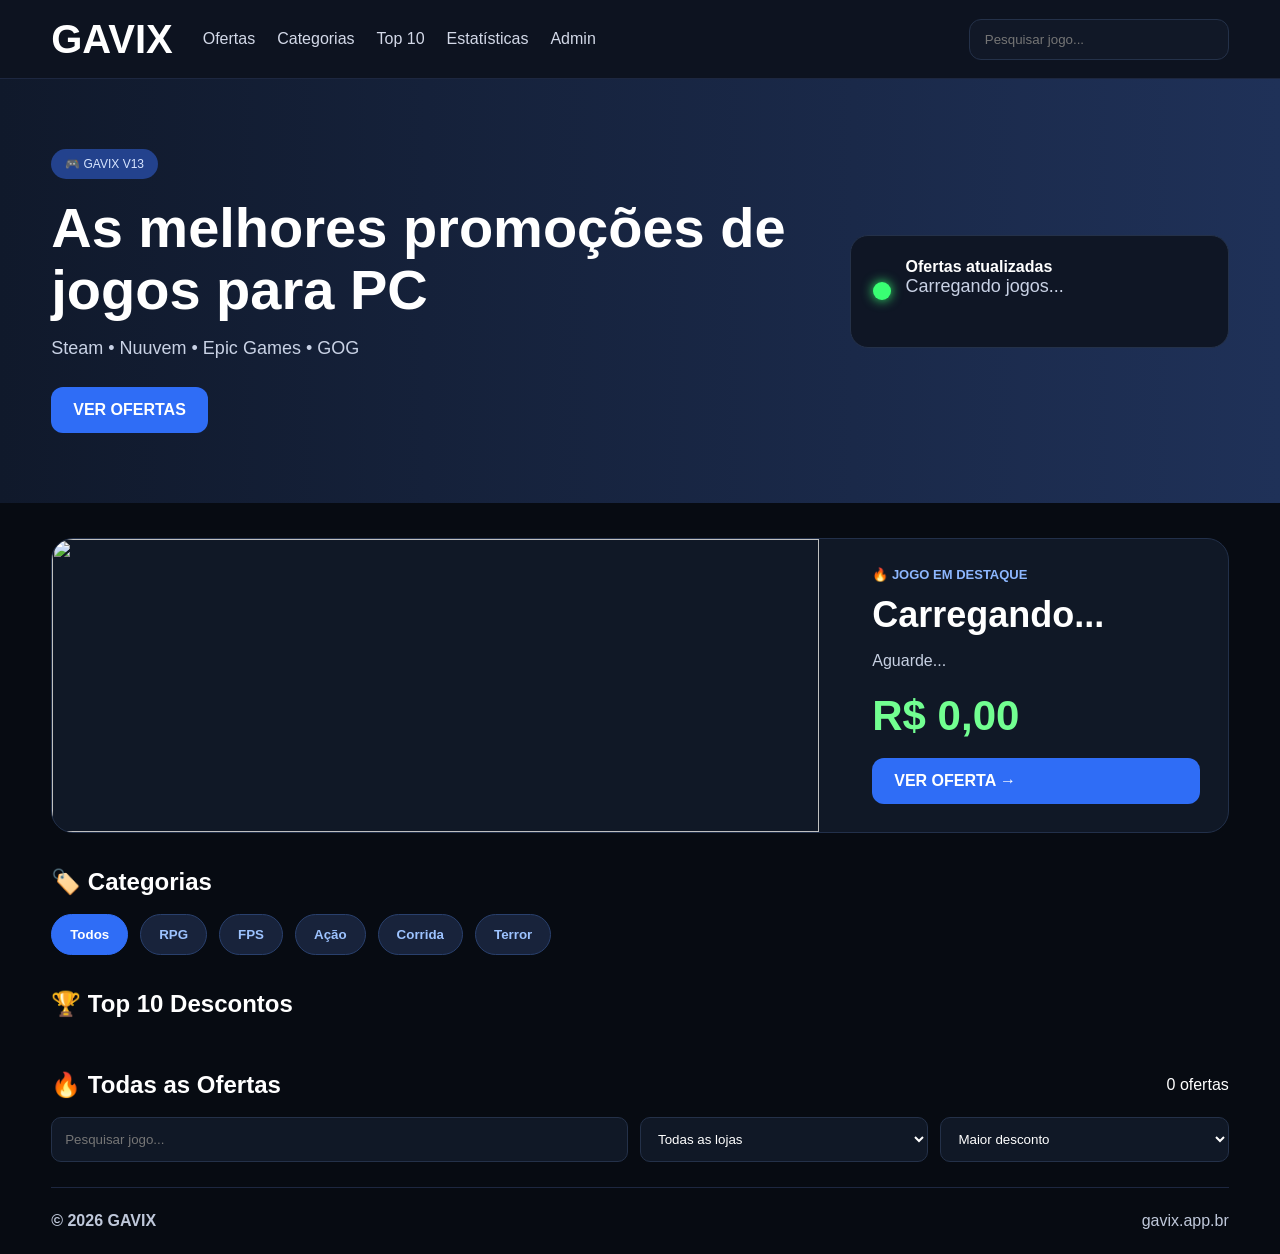
==== commit c59e1824: "V13 - Firebase completo" ====
--- a/index.html
+++ b/index.html
@@ -32,20 +32,15 @@
 <a href="index.html" class="logo">GAVIX</a>
 
 <nav>
-
 <a href="#ofertas">Ofertas</a>
 <a href="#categorias">Categorias</a>
 <a href="#top10">Top 10</a>
 <a href="stats.html">Estatísticas</a>
-
+<a href="admin.html">Admin</a>
 </nav>
 
 <div class="search-top">
-
-<input
-id="campo-pesquisa-topo"
-placeholder="Pesquisar jogo...">
-
+<input id="campo-pesquisa-topo" placeholder="Pesquisar jogo...">
 </div>
 
 </div>
@@ -58,7 +53,7 @@
 
 <div>
 
-<span class="tag">🎮 GAVIX V12</span>
+<span class="tag">🎮 GAVIX V13</span>
 
 <h1>As melhores promoções de jogos para PC</h1>
 
@@ -81,7 +76,7 @@
 <strong>Ofertas atualizadas</strong>
 
 <p id="status-gavix">
-179 jogos disponíveis
+Carregando jogos...
 </p>
 
 </div>
@@ -92,14 +87,14 @@
 
 </section>
 
+<!-- CARROSSEL -->
+
 <section class="container">
 
 <div class="carousel" id="carousel">
 
 <div class="carousel-image">
-
-<img id="carousel-img" src="">
-
+<img id="carousel-img" src="" alt="">
 </div>
 
 <div class="carousel-info">
@@ -112,7 +107,9 @@
 Carregando...
 </h2>
 
-<p id="carousel-desc"></p>
+<p id="carousel-desc">
+Aguarde...
+</p>
 
 <div id="carousel-price" class="carousel-price">
 R$ 0,00
@@ -128,12 +125,12 @@
 
 </section>
 
+<!-- CATEGORIAS -->
+
 <section id="categorias" class="container">
 
 <div class="title-row">
-
 <h2>🏷️ Categorias</h2>
-
 </div>
 
 <div class="category-grid">
@@ -149,18 +146,20 @@
 
 </section>
 
+<!-- TOP 10 -->
+
 <section id="top10" class="container">
 
 <div class="title-row">
-
 <h2>🏆 Top 10 Descontos</h2>
-
 </div>
 
 <div id="top10-lista"></div>
 
 </section>
 
+<!-- OFERTAS -->
+
 <section id="ofertas" class="container">
 
 <div class="title-row">
@@ -168,7 +167,7 @@
 <h2>🔥 Todas as Ofertas</h2>
 
 <span id="contador-ofertas">
-179 ofertas
+0 ofertas
 </span>
 
 </div>
@@ -180,30 +179,15 @@
 placeholder="Pesquisar jogo...">
 
 <select id="filtro-loja">
-
-<option value="todas">
-Todas as lojas
-</option>
-
+<option value="todas">Todas as lojas</option>
 </select>
 
 <select id="ordenacao">
 
-<option value="desconto">
-Maior desconto
-</option>
-
-<option value="menor-preco">
-Menor preço
-</option>
-
-<option value="maior-preco">
-Maior preço
-</option>
-
-<option value="nome">
-A-Z
-</option>
+<option value="desconto">Maior desconto</option>
+<option value="menor-preco">Menor preço</option>
+<option value="maior-preco">Maior preço</option>
+<option value="nome">A-Z</option>
 
 </select>
 
@@ -226,7 +210,7 @@
 </footer>
 
 <script src="analytics.js"></script>
-<script src="script.js"></script>
+<script type="module" src="script.js"></script>
 
 </body>
 </html>
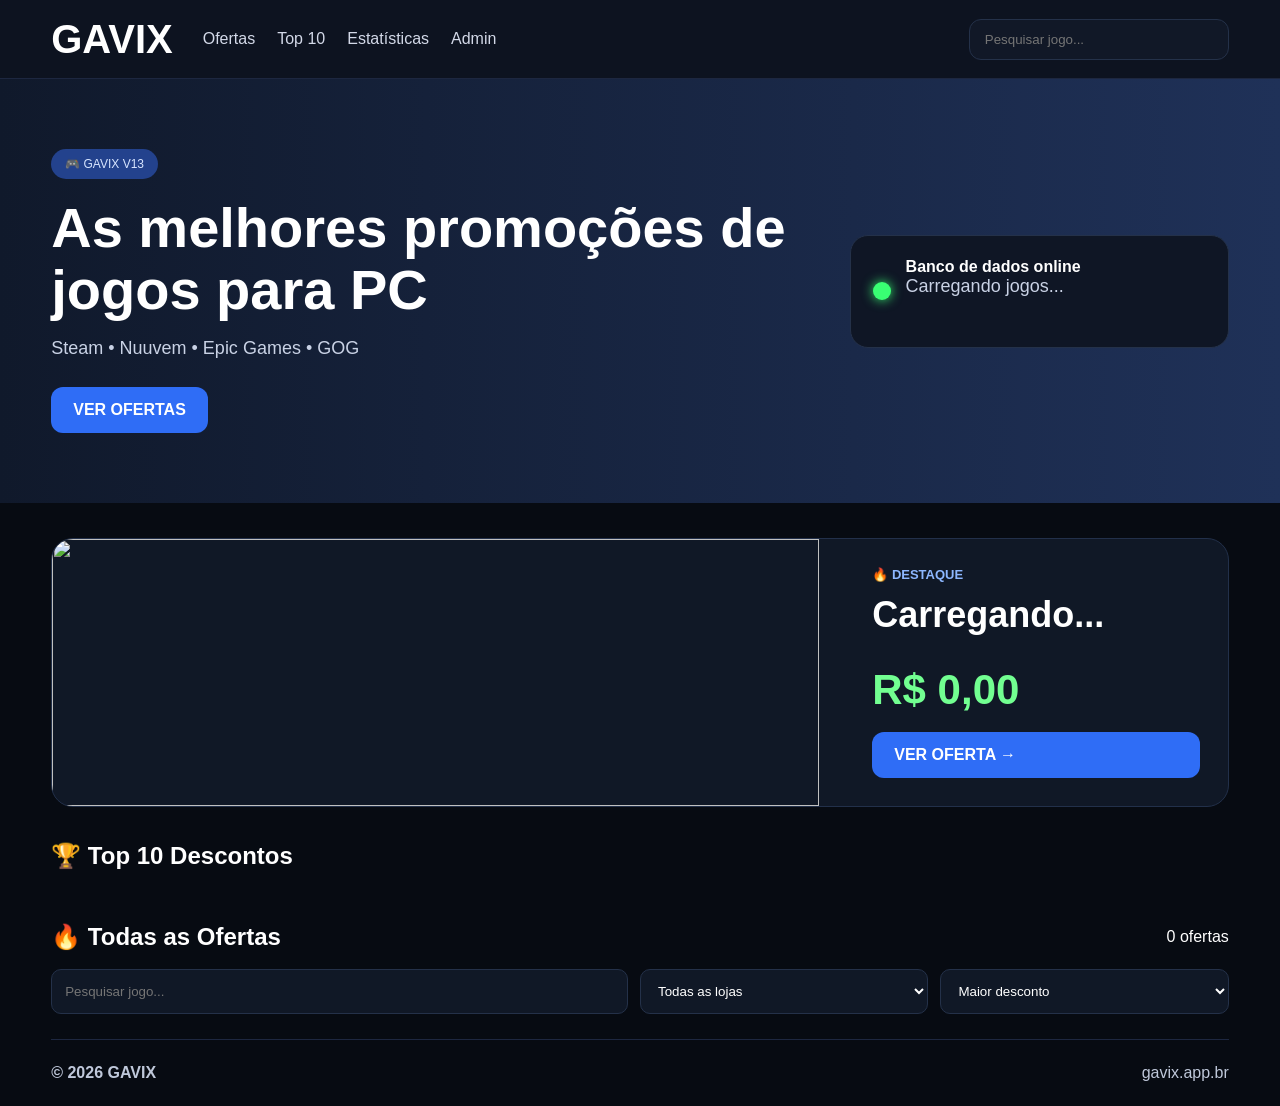
==== commit e27052ae: "V15 - Correção definitiva" ====
--- a/index.html
+++ b/index.html
@@ -1,7 +1,6 @@
 <!DOCTYPE html>
 <html lang="pt-BR">
 <head>
-
 <meta charset="UTF-8">
 <meta name="viewport" content="width=device-width, initial-scale=1.0">
 
@@ -9,81 +8,66 @@
 
 <meta name="description" content="As melhores promoções de jogos para PC. Steam, Nuuvem, Epic Games e GOG.">
 
-<meta name="keywords" content="steam, nuuvem, jogos baratos, promoções">
-
-<meta name="author" content="GAVIX">
-
-<meta property="og:title" content="GAVIX | Jogos em Promoção">
-<meta property="og:description" content="Economize com as melhores ofertas de jogos.">
-<meta property="og:type" content="website">
-<meta property="og:url" content="https://gavix.app.br">
-
+<link rel="stylesheet" href="style.css">
 <link rel="icon" href="favicon.ico">
-<link rel="stylesheet" href="style.css">
-
 </head>
 
 <body>
 
 <header class="header">
+  <div class="container nav">
 
-<div class="container nav">
+    <a href="index.html" class="logo">GAVIX</a>
 
-<a href="index.html" class="logo">GAVIX</a>
+    <nav>
+      <a href="#ofertas">Ofertas</a>
+      <a href="#top10">Top 10</a>
+      <a href="stats.html">Estatísticas</a>
+      <a href="admin.html">Admin</a>
+    </nav>
 
-<nav>
-<a href="#ofertas">Ofertas</a>
-<a href="#categorias">Categorias</a>
-<a href="#top10">Top 10</a>
-<a href="stats.html">Estatísticas</a>
-<a href="admin.html">Admin</a>
-</nav>
+    <div class="search-top">
+      <input id="campo-pesquisa-topo" placeholder="Pesquisar jogo...">
+    </div>
 
-<div class="search-top">
-<input id="campo-pesquisa-topo" placeholder="Pesquisar jogo...">
-</div>
-
-</div>
-
+  </div>
 </header>
 
 <section class="hero">
 
-<div class="container hero-grid">
+  <div class="container hero-grid">
 
-<div>
+    <div>
 
-<span class="tag">🎮 GAVIX V13</span>
+      <span class="tag">🎮 GAVIX V13</span>
 
-<h1>As melhores promoções de jogos para PC</h1>
+      <h1>As melhores promoções de jogos para PC</h1>
 
-<p>
-Steam • Nuuvem • Epic Games • GOG
-</p>
+      <p>Steam • Nuuvem • Epic Games • GOG</p>
 
-<a href="#ofertas" class="btn">
-VER OFERTAS
-</a>
+      <a href="#ofertas" class="btn">
+        VER OFERTAS
+      </a>
 
-</div>
+    </div>
 
-<div class="status-box">
+    <div class="status-box">
 
-<div class="status-dot"></div>
+      <div class="status-dot"></div>
 
-<div>
+      <div>
 
-<strong>Ofertas atualizadas</strong>
+        <strong>Banco de dados online</strong>
 
-<p id="status-gavix">
-Carregando jogos...
-</p>
+        <p id="status-gavix">
+          Carregando jogos...
+        </p>
 
-</div>
+      </div>
 
-</div>
+    </div>
 
-</div>
+  </div>
 
 </section>
 
@@ -91,58 +75,37 @@
 
 <section class="container">
 
-<div class="carousel" id="carousel">
+  <div class="carousel">
 
-<div class="carousel-image">
-<img id="carousel-img" src="" alt="">
-</div>
+    <div class="carousel-image">
 
-<div class="carousel-info">
+      <img id="carousel-img" src="" alt="">
 
-<span class="carousel-tag">
-🔥 JOGO EM DESTAQUE
-</span>
+    </div>
 
-<h2 id="carousel-title">
-Carregando...
-</h2>
+    <div class="carousel-info">
 
-<p id="carousel-desc">
-Aguarde...
-</p>
+      <span class="carousel-tag">
+        🔥 DESTAQUE
+      </span>
 
-<div id="carousel-price" class="carousel-price">
-R$ 0,00
-</div>
+      <h2 id="carousel-title">
+        Carregando...
+      </h2>
 
-<a id="carousel-btn" class="btn" href="#">
-VER OFERTA →
-</a>
+      <p id="carousel-desc"></p>
 
-</div>
+      <div id="carousel-price" class="carousel-price">
+        R$ 0,00
+      </div>
 
-</div>
+      <a id="carousel-btn" class="btn" href="#">
+        VER OFERTA →
+      </a>
 
-</section>
+    </div>
 
-<!-- CATEGORIAS -->
-
-<section id="categorias" class="container">
-
-<div class="title-row">
-<h2>🏷️ Categorias</h2>
-</div>
-
-<div class="category-grid">
-
-<button class="cat active" data-cat="Todos">Todos</button>
-<button class="cat" data-cat="RPG">RPG</button>
-<button class="cat" data-cat="FPS">FPS</button>
-<button class="cat" data-cat="Ação">Ação</button>
-<button class="cat" data-cat="Corrida">Corrida</button>
-<button class="cat" data-cat="Terror">Terror</button>
-
-</div>
+  </div>
 
 </section>
 
@@ -150,11 +113,13 @@
 
 <section id="top10" class="container">
 
-<div class="title-row">
-<h2>🏆 Top 10 Descontos</h2>
-</div>
+  <div class="title-row">
 
-<div id="top10-lista"></div>
+    <h2>🏆 Top 10 Descontos</h2>
+
+  </div>
+
+  <div id="top10-lista"></div>
 
 </section>
 
@@ -162,55 +127,69 @@
 
 <section id="ofertas" class="container">
 
-<div class="title-row">
+  <div class="title-row">
 
-<h2>🔥 Todas as Ofertas</h2>
+    <h2>🔥 Todas as Ofertas</h2>
 
-<span id="contador-ofertas">
-0 ofertas
-</span>
+    <span id="contador-ofertas">
+      0 ofertas
+    </span>
 
-</div>
+  </div>
 
-<div class="filtros">
+  <div class="filtros">
 
-<input
-id="campo-pesquisa"
-placeholder="Pesquisar jogo...">
+    <input
+      id="campo-pesquisa"
+      placeholder="Pesquisar jogo...">
 
-<select id="filtro-loja">
-<option value="todas">Todas as lojas</option>
-</select>
+    <select id="filtro-loja">
 
-<select id="ordenacao">
+      <option value="todas">
+        Todas as lojas
+      </option>
 
-<option value="desconto">Maior desconto</option>
-<option value="menor-preco">Menor preço</option>
-<option value="maior-preco">Maior preço</option>
-<option value="nome">A-Z</option>
+    </select>
 
-</select>
+    <select id="ordenacao">
 
-</div>
+      <option value="desconto">
+        Maior desconto
+      </option>
 
-<div id="lista-ofertas" class="grid"></div>
+      <option value="menor-preco">
+        Menor preço
+      </option>
+
+      <option value="maior-preco">
+        Maior preço
+      </option>
+
+      <option value="nome">
+        A-Z
+      </option>
+
+    </select>
+
+  </div>
+
+  <div id="lista-ofertas" class="grid"></div>
 
 </section>
 
 <footer>
 
-<div class="container footer">
+  <div class="container footer">
 
-<strong>© 2026 GAVIX</strong>
+    <strong>© 2026 GAVIX</strong>
 
-<span>gavix.app.br</span>
+    <span>gavix.app.br</span>
 
-</div>
+  </div>
 
 </footer>
 
 <script src="analytics.js"></script>
 <script type="module" src="script.js"></script>
-
 </body>
 </html>
